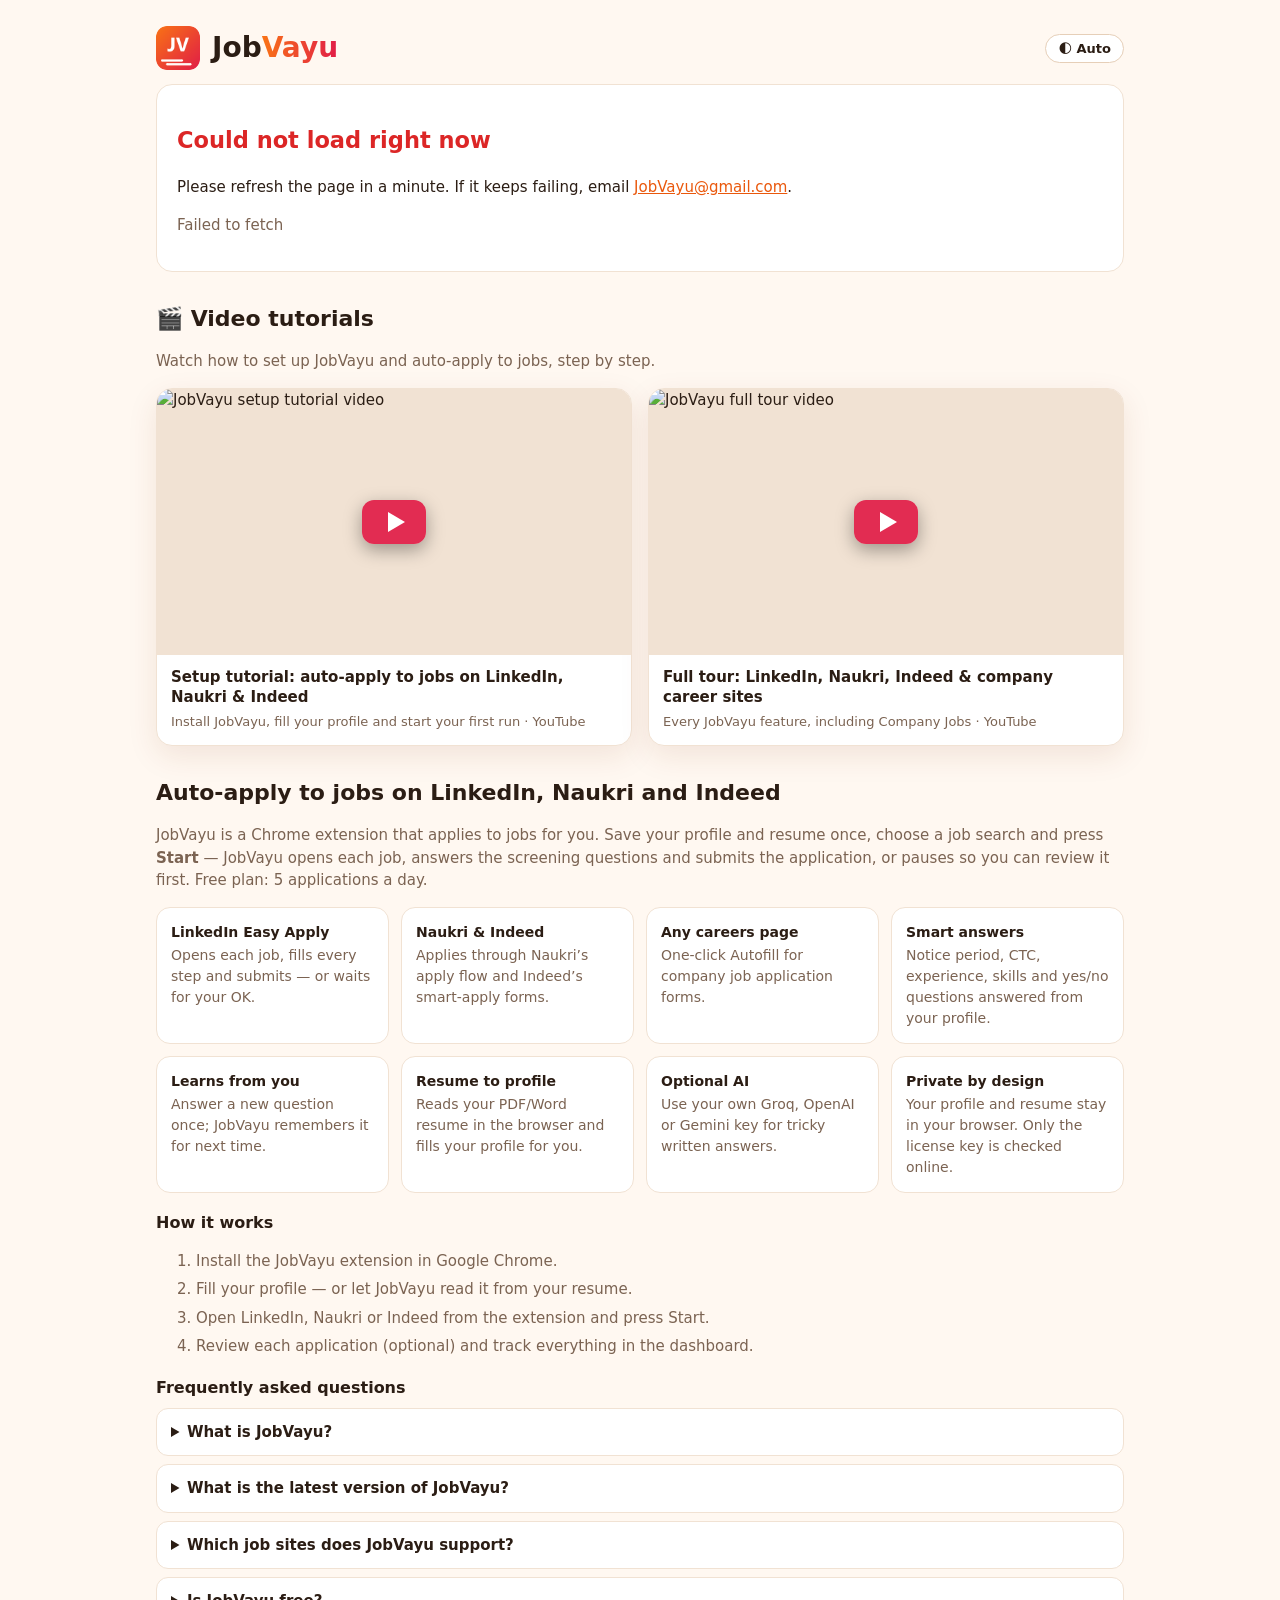
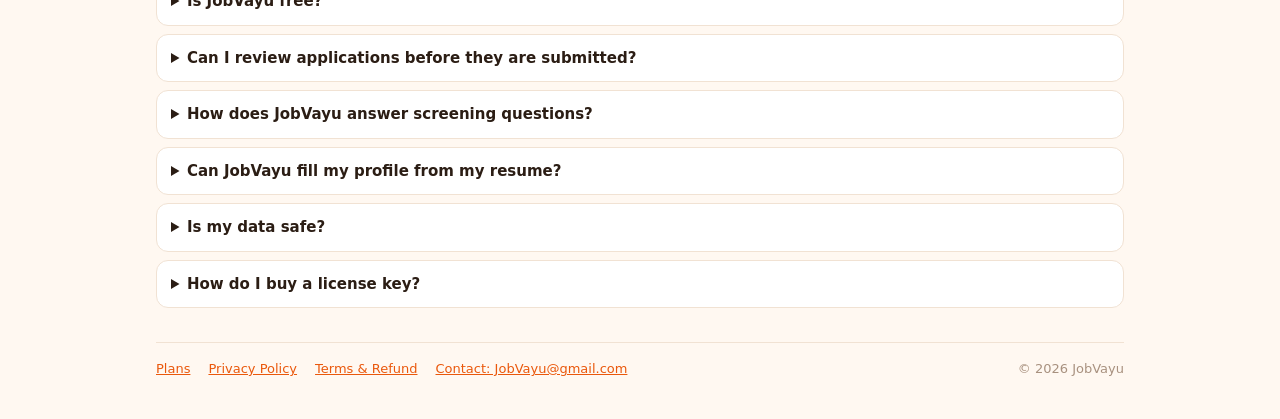
==== index.html @ 9dc6f890 "Pay box note: just 'Shown only when you ask' Co-Authored-By: Claude Opus 5.5 <noreply@anthropic.com>" ====
<!DOCTYPE html>
<html lang="en-IN">
<head>
<meta charset="utf-8">
<meta name="viewport" content="width=device-width,initial-scale=1">
<title>JobVayu — Auto Apply to Jobs on LinkedIn, Naukri &amp; Indeed | Chrome Extension</title>
<meta name="description" content="JobVayu is a Chrome extension that auto-applies to jobs on LinkedIn Easy Apply, Naukri, Indeed and any careers page using your profile and resume. Smart answers, review before submit. Free 5 applications/day; plans from ₹49.">
<meta name="keywords" content="JobVayu, auto apply jobs, job auto apply extension, LinkedIn Easy Apply automation, Naukri auto apply, Indeed auto apply, job application autofill, AI job apply, Chrome extension for job search, apply to jobs automatically India">
<meta name="author" content="JobVayu">
<meta name="application-name" content="JobVayu">
<meta name="robots" content="index,follow,max-image-preview:large,max-snippet:-1">
<link rel="canonical" href="https://jobvayu.cfer.in/">
<!-- address-bar / home-screen icons -->
<link rel="icon" href="favicon.ico" sizes="any">
<link rel="icon" type="image/png" sizes="32x32" href="favicon-32.png">
<link rel="icon" type="image/png" sizes="16x16" href="favicon-16.png">
<link rel="icon" type="image/png" sizes="192x192" href="icon-192.png">
<link rel="apple-touch-icon" sizes="180x180" href="apple-touch-icon.png">
<link rel="manifest" href="site.webmanifest">
<meta name="theme-color" content="#ea580c">
<!-- link previews: WhatsApp, Facebook, LinkedIn, Telegram, Slack -->
<meta property="og:type" content="website">
<meta property="og:site_name" content="JobVayu">
<meta property="og:locale" content="en_IN">
<meta property="og:url" content="https://jobvayu.cfer.in/">
<meta property="og:title" content="JobVayu — Auto Apply to Jobs on LinkedIn, Naukri &amp; Indeed">
<meta property="og:description" content="Chrome extension that fills and submits job applications from your profile. Review before submit. Free 5/day, plans from ₹49.">
<meta property="og:image" content="https://jobvayu.cfer.in/og-image.jpg">
<meta property="og:image:type" content="image/jpeg">
<meta property="og:image:width" content="1200">
<meta property="og:image:height" content="630">
<meta property="og:image:alt" content="JobVayu logo — auto-apply to jobs on LinkedIn, Naukri, Indeed and any careers page">
<!-- X / Twitter -->
<meta name="twitter:card" content="summary_large_image">
<meta name="twitter:title" content="JobVayu — Auto Apply to Jobs on LinkedIn, Naukri &amp; Indeed">
<meta name="twitter:description" content="Chrome extension that fills and submits job applications from your profile. Review before submit. Free 5/day, plans from ₹49.">
<meta name="twitter:image" content="https://jobvayu.cfer.in/og-image.jpg">
<!-- plain-text summary for AI assistants -->
<link rel="alternate" type="text/plain" href="llms.txt" title="JobVayu summary for AI tools">
<script type="application/ld+json">
[
 {
  "@context": "https://schema.org",
  "@type": "SoftwareApplication",
  "name": "JobVayu",
  "alternateName": "JobVayu Auto Job Apply",
  "applicationCategory": "BusinessApplication",
  "applicationSubCategory": "Job application automation",
  "operatingSystem": "Windows, macOS, Linux, ChromeOS (Google Chrome)",
  "browserRequirements": "Requires Google Chrome",
  "url": "https://jobvayu.cfer.in/",
  "image": "https://jobvayu.cfer.in/og-image.jpg",
  "description": "JobVayu is a Chrome extension that auto-applies to jobs on LinkedIn Easy Apply, Naukri, Indeed and any careers page using your profile and resume. Smart answers, review before submit. Free 5 applications/day; plans from ₹49.",
  "featureList": [
   "Auto apply on LinkedIn Easy Apply",
   "Auto apply on Naukri",
   "Auto apply on Indeed",
   "Autofill any careers page",
   "Review before submit",
   "Smart answers to screening questions",
   "Optional AI answers (Groq, OpenAI, Gemini)",
   "Fill profile from resume (PDF/DOCX)",
   "Application tracker with CSV export"
  ],
  "offers": [
   {
    "@type": "Offer",
    "name": "Free",
    "price": "0",
    "priceCurrency": "INR",
    "description": "5 applications per day"
   },
   {
    "@type": "Offer",
    "name": "1 Day",
    "price": "49",
    "priceCurrency": "INR",
    "description": "1 day, up to 100 applications/day"
   },
   {
    "@type": "Offer",
    "name": "Monthly",
    "price": "299",
    "priceCurrency": "INR",
    "description": "30 days, up to 150 applications/day"
   },
   {
    "@type": "Offer",
    "name": "Quarterly",
    "price": "799",
    "priceCurrency": "INR",
    "description": "90 days, up to 300 applications/day, 2 devices"
   },
   {
    "@type": "Offer",
    "name": "Yearly",
    "price": "2499",
    "priceCurrency": "INR",
    "description": "365 days, up to 300 applications/day, 3 devices"
   }
  ],
  "publisher": {
   "@type": "Organization",
   "name": "JobVayu",
   "email": "JobVayu@gmail.com",
   "url": "https://jobvayu.cfer.in/",
   "logo": "https://jobvayu.cfer.in/icon-512.png"
  }
 },
 {
  "@context": "https://schema.org",
  "@type": "FAQPage",
  "mainEntity": [
   {
    "@type": "Question",
    "name": "What is JobVayu?",
    "acceptedAnswer": {
     "@type": "Answer",
     "text": "JobVayu is a Chrome extension that fills and submits job applications for you on LinkedIn Easy Apply, Naukri and Indeed, and auto-fills forms on any company careers page, using the profile and resume you save once."
    }
   },
   {
    "@type": "Question",
    "name": "Which job sites does JobVayu support?",
    "acceptedAnswer": {
     "@type": "Answer",
     "text": "LinkedIn (Easy Apply), Naukri and Indeed are fully supported for auto-apply. The Autofill button also fills application forms on most other careers pages."
    }
   },
   {
    "@type": "Question",
    "name": "Is JobVayu free?",
    "acceptedAnswer": {
     "@type": "Answer",
     "text": "Yes. The Free plan allows 5 applications per day. Paid plans: 1 Day ₹49 (100/day), Monthly ₹299 (150/day), Quarterly ₹799 (300/day, 2 devices) and Yearly ₹2499 (300/day, 3 devices)."
    }
   },
   {
    "@type": "Question",
    "name": "Can I review applications before they are submitted?",
    "acceptedAnswer": {
     "@type": "Answer",
     "text": "Yes. With “Review before submit” switched on, JobVayu pauses on every application so you can submit or skip it yourself."
    }
   },
   {
    "@type": "Question",
    "name": "How does JobVayu answer screening questions?",
    "acceptedAnswer": {
     "@type": "Answer",
     "text": "It uses your profile (experience, notice period, CTC, location, skills), a personal answer bank that learns from you, and optionally an AI model (Groq, OpenAI or Gemini) with your own API key."
    }
   },
   {
    "@type": "Question",
    "name": "Can JobVayu fill my profile from my resume?",
    "acceptedAnswer": {
     "@type": "Answer",
     "text": "Yes. Upload your PDF or Word resume and JobVayu reads it inside your browser and suggests your name, contact details, experience, current job, skills and education for you to confirm."
    }
   },
   {
    "@type": "Question",
    "name": "Is my data safe?",
    "acceptedAnswer": {
     "@type": "Answer",
     "text": "Your profile, resume and answers are stored only in your own browser. JobVayu does not upload your resume to its servers; only the license key is checked online."
    }
   },
   {
    "@type": "Question",
    "name": "How do I buy a license key?",
    "acceptedAnswer": {
     "@type": "Answer",
     "text": "Choose a plan on this page, pay by UPI and submit the UTR/transaction ID. After the payment is verified you receive your license key and installation steps by email. Digital purchases are non-refundable."
    }
   }
  ]
 },
 {
  "@context": "https://schema.org",
  "@type": "WebSite",
  "name": "JobVayu",
  "url": "https://jobvayu.cfer.in/",
  "inLanguage": "en-IN",
  "publisher": {
   "@type": "Organization",
   "name": "JobVayu"
  }
 }
]
</script>
<script>
  /* order pages show license keys: keep them out of search. The product summary shows on the home page only. */
  (function () { var q = new URLSearchParams(location.search);
    if (q.get('order')) { var r = document.querySelector('meta[name=robots]'); if (r) r.content = 'noindex,nofollow'; }
    if (q.get('order') || q.get('page')) document.documentElement.classList.add('sub'); })();
</script>
<script>
  /* theme: 'auto' | 'light' | 'dark' — applied before paint so there is no flash */
  (function () { var t; try { t = localStorage.getItem('jvTheme'); } catch (e) {}
    if (t === 'light' || t === 'dark') document.documentElement.setAttribute('data-theme', t); })();
</script>
<style>
  /* JobVayu "saffron sunrise" theme (matches the extension) */
  :root { --bg:#fff8f1; --card:#ffffff; --line:#f1e2d3; --line2:#e6cfb8; --tx:#2b1d14; --mut:#7b6352; --dim:#a8917f;
          --brand:#ea580c; --accent:#e11d48; --grad:linear-gradient(90deg,#f97316,#e11d48); --shadow:0 10px 30px rgba(124,45,18,.10);
          --input:#ffffff; --key:#fff7ed; --warn-bg:#fffbeb; --warn-line:#fcd34d; --warn-tx:#78350f; --ok:#15803d; --bad:#dc2626; color-scheme:light; }
  /* Dark theme ("saffron night") — picked with the header switch, or automatic when the computer is in dark mode */
  :root[data-theme="dark"] { --bg:#15100c; --card:#1c1510; --line:#33261c; --line2:#4a3727; --tx:#f6ebe1; --mut:#c4ab96; --dim:#8f7765;
          --brand:#fb923c; --accent:#fb7185; --shadow:0 10px 30px rgba(0,0,0,.45);
          --input:#120d0a; --key:#2a1a10; --warn-bg:#2b2210; --warn-line:#6b5216; --warn-tx:#fcd34d; --ok:#4ade80; --bad:#f87171; color-scheme:dark; }
  @media (prefers-color-scheme: dark) { :root:not([data-theme="light"]) { --bg:#15100c; --card:#1c1510; --line:#33261c; --line2:#4a3727; --tx:#f6ebe1; --mut:#c4ab96; --dim:#8f7765;
          --brand:#fb923c; --accent:#fb7185; --shadow:0 10px 30px rgba(0,0,0,.45);
          --input:#120d0a; --key:#2a1a10; --warn-bg:#2b2210; --warn-line:#6b5216; --warn-tx:#fcd34d; --ok:#4ade80; --bad:#f87171; color-scheme:dark; } }
  .thm { margin-left:auto; border:1px solid var(--line2); background:var(--card); color:var(--tx); border-radius:999px; padding:6px 12px; font:600 13px 'Segoe UI',system-ui,sans-serif; cursor:pointer; }
  .thm:hover { border-color:var(--brand); color:var(--brand); }
  * { box-sizing: border-box; }
  body { margin:0; background:var(--bg); color:var(--tx); font:15px/1.5 'Segoe UI',system-ui,-apple-system,Roboto,sans-serif; }
  a { color:var(--brand); }
  .w { max-width:1000px; margin:0 auto; padding:26px 16px 40px; }
  header { display:flex; align-items:center; gap:12px; margin-bottom:6px; }
  header img { width:44px; height:44px; border-radius:11px; }
  h1 { font-size:28px; margin:0; }
  .g { background:var(--grad); -webkit-background-clip:text; background-clip:text; color:transparent; }
  .m { color:var(--mut); }
  .cards { display:grid; grid-template-columns:repeat(auto-fit,minmax(210px,1fr)); gap:14px; margin:22px 0; }
  .c { background:var(--card); border:1px solid var(--line); border-radius:16px; padding:18px; cursor:pointer; box-shadow:var(--shadow); }
  .c.on { border-color:var(--brand); box-shadow:0 0 0 2px var(--brand), var(--shadow); }
  .p { font-size:30px; font-weight:800; }
  ul { padding-left:18px; color:var(--mut); margin:8px 0 0; }
  .box { background:var(--card); border:1px solid var(--line); border-radius:16px; padding:20px; margin-top:14px; }
  .warn { border-color:var(--warn-line); background:var(--warn-bg); color:var(--warn-tx); }
  .pay { display:flex; gap:22px; flex-wrap:wrap; align-items:center; }
  .qr { width:220px; height:auto; background:#fff; border-radius:12px; padding:8px; border:1px solid var(--line); }
  .qrlock { position:relative; width:220px; height:220px; border-radius:12px; overflow:hidden; border:1px solid var(--line); background:#fff; flex:none; }
  .qrfake { position:absolute; inset:-10px; filter:blur(7px); opacity:.6;
    background: radial-gradient(circle at 18% 18%, #111 0 13%, transparent 14%), radial-gradient(circle at 82% 18%, #111 0 13%, transparent 14%), radial-gradient(circle at 18% 82%, #111 0 13%, transparent 14%),
      repeating-conic-gradient(#222 0 25%, #fff 0 50%) 0 0/24px 24px; }
  .qrlock .btn { position:absolute; left:50%; top:50%; transform:translate(-50%,-50%); white-space:nowrap; padding:10px 12px; font-size:14px; }
  .upiid { font:700 20px Consolas,monospace; margin:6px 0; word-break:break-all; }
  .upiid.locked { color:var(--dim); letter-spacing:1px; filter:blur(1.5px); user-select:none; }
  .cpy { margin-left:8px; font:600 12px 'Segoe UI',system-ui,sans-serif; padding:4px 10px; border-radius:8px; border:1px solid var(--line2); background:var(--card); color:var(--tx); cursor:pointer; vertical-align:middle; filter:none; }
  .paynote { font-size:12.5px; color:var(--dim); margin:6px 0 0; }
  #upi[hidden] { display:none; }
  input, select { width:100%; padding:11px; border-radius:10px; border:1px solid var(--line2); background:var(--input); color:var(--tx); font:inherit; margin:4px 0 10px; }
  input:focus, select:focus { outline:none; border-color:var(--brand); box-shadow:0 0 0 3px rgba(234,88,12,.15); }
  .grid2 { display:grid; grid-template-columns:1fr 1fr; gap:0 12px; }
  @media (max-width:600px) { .grid2 { grid-template-columns:1fr; } }
  .btn { display:inline-block; border:0; padding:12px 20px; border-radius:11px; color:#fff; text-decoration:none; font:inherit; font-weight:800; background:var(--grad); cursor:pointer; box-shadow:0 6px 16px rgba(225,29,72,.25); }
  .btn[disabled] { opacity:.6; cursor:wait; }
  .key { font:700 24px Consolas,monospace; background:var(--key); color:var(--tx); border:1px dashed var(--brand); border-radius:12px; padding:14px 18px; display:inline-block; letter-spacing:1px; word-break:break-all; }
  .ok { color:var(--ok); } .err { color:var(--bad); }
  .agree { display:flex; gap:10px; align-items:flex-start; margin:4px 0 14px; color:var(--mut); font-size:14px; cursor:pointer; }
  .agree input { width:18px; height:18px; margin:2px 0 0; flex:none; accent-color:var(--brand); }
  footer { margin-top:34px; padding-top:16px; border-top:1px solid var(--line); display:flex; flex-wrap:wrap; gap:18px; font-size:13px; color:var(--dim); }
  footer span { margin-left:auto; }
  ol li { margin-bottom:6px; }
  .loading { color:var(--mut); padding:40px 0; }
  .about { margin-top:30px; } .sub .about { display:none; }
  .about h2 { font-size:22px; margin:0 0 6px; } .about h3 { font-size:16px; margin:18px 0 4px; }
  .feat { display:grid; grid-template-columns:repeat(auto-fit,minmax(230px,1fr)); gap:12px; margin:14px 0 6px; padding:0; list-style:none; color:inherit; }
  .feat li { background:var(--card); border:1px solid var(--line); border-radius:14px; padding:14px; color:var(--mut); font-size:14px; margin:0; }
  .feat li b { display:block; color:var(--tx); margin-bottom:2px; }
  .faq details { background:var(--card); border:1px solid var(--line); border-radius:12px; padding:12px 14px; margin:8px 0; }
  .faq summary { cursor:pointer; font-weight:700; color:var(--tx); }
  .faq details p { color:var(--mut); margin:8px 0 0; font-size:14px; }
  .vids { display:grid; grid-template-columns:repeat(auto-fit,minmax(280px,1fr)); gap:16px; margin:14px 0 6px; }
  .vid { display:block; background:var(--card); border:1px solid var(--line); border-radius:16px; overflow:hidden; text-decoration:none; color:inherit; box-shadow:var(--shadow); transition:transform .15s, border-color .15s; }
  .vid:hover, .vid:focus-visible { transform:translateY(-2px); border-color:var(--brand); outline:none; }
  .vid .th { position:relative; aspect-ratio:16/9; background:var(--line); }
  .vid .th img { display:block; width:100%; height:100%; object-fit:cover; }
  .vid .play { position:absolute; inset:0; margin:auto; width:64px; height:44px; border-radius:12px; background:rgba(225,29,72,.92); display:flex; align-items:center; justify-content:center; box-shadow:0 6px 18px rgba(0,0,0,.35); }
  .vid .play::after { content:""; border-style:solid; border-width:10px 0 10px 17px; border-color:transparent transparent transparent #fff; margin-left:4px; }
  .vid:hover .play { background:#e11d48; }
  .vid .tx { padding:12px 14px 14px; }
  .vid .tx b { display:block; color:var(--tx); font-size:15px; line-height:1.35; }
  .vid .tx span { display:block; color:var(--mut); font-size:13px; margin-top:4px; }
  @media (prefers-reduced-motion: reduce) { .vid { transition:none; } .vid:hover { transform:none; } }
</style>
</head>
<body>
<div class="w">
  <header><img src="icon-128.png" alt="JobVayu logo" width="44" height="44"><h1>Job<span class="g">Vayu</span></h1><button class="thm" id="thm" type="button" title="Switch light / dark">🌓 Auto</button></header>
  <div id="buy" aria-hidden="true"></div>
  <main id="app"><p class="loading">Loading…</p></main>
  <section class="about" id="tutorials" aria-labelledby="tut-h">
    <h2 id="tut-h">🎬 Video tutorials</h2>
    <p class="m">Watch how to set up JobVayu and auto-apply to jobs, step by step.</p>
    <div class="vids">
      <a class="vid" href="https://youtu.be/3soFBQoLBN4" target="_blank" rel="noopener">
        <div class="th"><img src="https://i.ytimg.com/vi/3soFBQoLBN4/maxresdefault.jpg" alt="JobVayu setup tutorial video" width="1280" height="720" loading="lazy" onerror="this.onerror=null;this.src='https://i.ytimg.com/vi/3soFBQoLBN4/hqdefault.jpg'"><span class="play" aria-hidden="true"></span></div>
        <div class="tx"><b>Setup tutorial: auto-apply to jobs on LinkedIn, Naukri &amp; Indeed</b><span>Install JobVayu, fill your profile and start your first run · YouTube</span></div>
      </a>
      <a class="vid" href="https://youtu.be/yLO38GfVU28" target="_blank" rel="noopener">
        <div class="th"><img src="https://i.ytimg.com/vi/yLO38GfVU28/maxresdefault.jpg" alt="JobVayu full tour video" width="1280" height="720" loading="lazy" onerror="this.onerror=null;this.src='https://i.ytimg.com/vi/yLO38GfVU28/hqdefault.jpg'"><span class="play" aria-hidden="true"></span></div>
        <div class="tx"><b>Full tour: LinkedIn, Naukri, Indeed &amp; company career sites</b><span>Every JobVayu feature, including Company Jobs · YouTube</span></div>
      </a>
    </div>
  </section>
  <section class="about" id="about" aria-labelledby="about-h">
    <h2 id="about-h">Auto-apply to jobs on LinkedIn, Naukri and Indeed</h2>
    <p class="m">JobVayu is a Chrome extension that applies to jobs for you. Save your profile and resume once, choose a job search and press <b>Start</b> — JobVayu opens each job, answers the screening questions and submits the application, or pauses so you can review it first. Free plan: 5 applications a day.</p>
    <ul class="feat">
      <li><b>LinkedIn Easy Apply</b>Opens each job, fills every step and submits — or waits for your OK.</li>
      <li><b>Naukri &amp; Indeed</b>Applies through Naukri’s apply flow and Indeed’s smart-apply forms.</li>
      <li><b>Any careers page</b>One-click Autofill for company job application forms.</li>
      <li><b>Smart answers</b>Notice period, CTC, experience, skills and yes/no questions answered from your profile.</li>
      <li><b>Learns from you</b>Answer a new question once; JobVayu remembers it for next time.</li>
      <li><b>Resume to profile</b>Reads your PDF/Word resume in the browser and fills your profile for you.</li>
      <li><b>Optional AI</b>Use your own Groq, OpenAI or Gemini key for tricky written answers.</li>
      <li><b>Private by design</b>Your profile and resume stay in your browser. Only the license key is checked online.</li>
    </ul>
    <h3>How it works</h3>
    <ol class="m"><li>Install the JobVayu extension in Google Chrome.</li><li>Fill your profile — or let JobVayu read it from your resume.</li><li>Open LinkedIn, Naukri or Indeed from the extension and press Start.</li><li>Review each application (optional) and track everything in the dashboard.</li></ol>
    <div class="faq">
      <h3>Frequently asked questions</h3>
      <details><summary>What is JobVayu?</summary><p>JobVayu is a Chrome extension that fills and submits job applications for you on LinkedIn Easy Apply, Naukri and Indeed, and auto-fills forms on any company careers page, using the profile and resume you save once.</p></details>
      <details id="faqVer"><summary>What is the latest version of JobVayu?</summary><p>The latest version is <b id="latestVer">…</b></p></details>
      <details><summary>Which job sites does JobVayu support?</summary><p>LinkedIn (Easy Apply), Naukri and Indeed are fully supported for auto-apply. The Autofill button also fills application forms on most other careers pages.</p></details>
      <details><summary>Is JobVayu free?</summary><p>Yes. The Free plan allows 5 applications per day. Paid plans: 1 Day ₹49 (100/day), Monthly ₹299 (150/day), Quarterly ₹799 (300/day, 2 devices) and Yearly ₹2499 (300/day, 3 devices).</p></details>
      <details><summary>Can I review applications before they are submitted?</summary><p>Yes. With “Review before submit” switched on, JobVayu pauses on every application so you can submit or skip it yourself.</p></details>
      <details><summary>How does JobVayu answer screening questions?</summary><p>It uses your profile (experience, notice period, CTC, location, skills), a personal answer bank that learns from you, and optionally an AI model (Groq, OpenAI or Gemini) with your own API key.</p></details>
      <details><summary>Can JobVayu fill my profile from my resume?</summary><p>Yes. Upload your PDF or Word resume and JobVayu reads it inside your browser and suggests your name, contact details, experience, current job, skills and education for you to confirm.</p></details>
      <details><summary>Is my data safe?</summary><p>Your profile, resume and answers are stored only in your own browser. JobVayu does not upload your resume to its servers; only the license key is checked online.</p></details>
      <details><summary>How do I buy a license key?</summary><p>Choose a plan on this page, pay by UPI and submit the UTR/transaction ID. After the payment is verified you receive your license key and installation steps by email. Digital purchases are non-refundable.</p></details>
    </div>
  </section>
  <footer>
    <a href="./">Plans</a><a href="?page=privacy">Privacy Policy</a><a href="?page=terms">Terms &amp; Refund</a>
    <a href="mailto:JobVayu@gmail.com">Contact: JobVayu@gmail.com</a><span>© <span id="yr"></span> JobVayu</span>
  </footer>
</div>

<script>
/* JobVayu website. All data comes from the license server (Google Apps Script) in the background,
 * so visitors never open a script.google.com page (avoids Google's multi-account "unable to open the file" bug). */
const LIVE_API = 'https://script.google.com/macros/s/AKfycbz0fB73mKcsiauUlKhnZiRSPY-MBeXCAKc0fylL8daTnZ7jRwQ03zPBnPfR5a_6c7bm5Q/exec';
// Local testing only: ?testapi=http://127.0.0.1:PORT/exec (ignored unless it points at this computer)
const TEST_API = new URLSearchParams(location.search).get('testapi');
const API = TEST_API && /^http:\/\/127\.0\.0\.1:\d+\//.test(TEST_API) ? TEST_API : LIVE_API;
const keep = () => (API === LIVE_API ? '' : '&testapi=' + encodeURIComponent(API));   // keep the test switch on own links
const SUPPORT = 'JobVayu@gmail.com';
const app = document.getElementById('app');
document.getElementById('yr').textContent = new Date().getFullYear();
const esc = (s) => String(s == null ? '' : s).replace(/[&<>"']/g, (c) => ({ '&': '&amp;', '<': '&lt;', '>': '&gt;', '"': '&quot;', "'": '&#39;' }[c]));
const q = new URLSearchParams(location.search);

// credentials:'omit' → Google cookies are never sent, so signed-in users can't hit the multi-account bug.
const apiGet = (params) => fetch(API + '?' + new URLSearchParams(params), { credentials: 'omit' }).then((r) => r.json());
const apiPost = (body) => fetch(API, { method: 'POST', credentials: 'omit', headers: { 'Content-Type': 'text/plain;charset=utf-8' }, body: JSON.stringify(body) }).then((r) => r.json());

function fail(e) { app.innerHTML = '<div class="box"><h2 class="err">Could not load right now</h2><p>Please refresh the page in a minute. If it keeps failing, email <a href="mailto:' + SUPPORT + '">' + SUPPORT + '</a>.</p><p class="m">' + esc(e && e.message || e) + '</p></div>'; }

function installSteps(cfg) {
  const dl = esc(cfg.download);
  const s = cfg.installMode === 'store'
    ? ['Open <a href="' + dl + '" target="_blank">the Chrome Web Store page</a> and click <b>Add to Chrome → Add extension</b>.', 'Click the puzzle icon 🧩 in Chrome and <b>pin JobVayu</b>.']
    : ['<b>Download</b>: <a href="' + dl + '" target="_blank"><b>Download JobVayu (Google Drive)</b></a>, then click the download ⬇ button.',
       'Right-click the zip → <b>Extract All</b>. Keep the <b>JobVayu</b> folder in a safe place (for example Documents).',
       'In Chrome open <b>chrome://extensions</b> and turn on <b>Developer mode</b> (top right).',
       'Click <b>Load unpacked</b> and select the extracted <b>JobVayu</b> folder (it contains <i>manifest.json</i>).',
       'Click the puzzle icon 🧩 and <b>pin JobVayu</b>.'];
  s.push('Click the <b>JobVayu</b> icon, paste your key and press <b>✓</b> — it shows <b>ACTIVE</b>.',
         'Open the <b>Dashboard</b>, fill <b>Profile</b> and <b>Skills &amp; Resume</b>, then start auto-apply on LinkedIn, Naukri or Indeed.');
  return '<ol>' + s.map((x) => '<li>' + x + '</li>').join('') + '</ol>' +
    (cfg.installMode === 'store' ? '' : '<p class="m">Tip: if Chrome shows "Disable developer mode extensions", click <b>Cancel</b>.</p>') +
    (cfg.tutorial ? '<p>🎬 <a href="' + esc(cfg.tutorial) + '" target="_blank"><b>Watch the step-by-step video tutorial</b></a></p>' : '');
}

/* ---------------- pricing + order form ---------------- */
function renderBuy(cfg) {
  const def = cfg.plans.find((p) => p.id === 'quarterly') || cfg.plans[0];
  const card = (p) => '<div class="c' + (p.id === def.id ? ' on' : '') + '" data-id="' + p.id + '"><div class="m">' + esc(p.label) + (p.id === 'quarterly' ? ' · Most popular' : '') + '</div>' +
    '<div class="p">₹' + p.price + '</div><div class="m">' + p.days + (p.days === 1 ? ' day' : ' days') + '</div><ul>' +
    '<li>Up to ' + p.dailyLimit + ' applications/day</li><li>LinkedIn, Naukri, Indeed + any careers page</li><li>Smart answers + review before submit</li><li>' + p.maxDevices + ' device(s)</li></ul></div>';
  app.innerHTML =
    '<h2 style="margin:6px 0 4px">🔑 Get your JobVayu license key</h2><p class="m">Auto-apply to jobs on LinkedIn, Naukri and Indeed from your profile. Free plan: 5 applications/day, no key needed. For more: pick a plan, pay by UPI and send the transaction ID — your key is emailed to you (usually within a few hours). Then paste it in JobVayu → License.</p>' +
    '<div class="cards">' + cfg.plans.map(card).join('') + '</div>' +
    '<div class="box warn"><b style="color:var(--warn-tx)">⚠️ No refunds.</b> JobVayu is a digital product and your license key is delivered online, so <b>all payments are final and non-refundable</b>. Please try the Free plan (5 applications/day) first. <a href="?page=terms">Terms &amp; Refund Policy</a></div>' +
    // Payment details are NOT in the page: they are fetched (?api=pay) only when the visitor presses "Show payment details",
    // so search engines, scrapers and bots never see the UPI ID or the QR code. The blurred QR is a fake pattern.
    '<div class="box" id="paybox"><h3 style="margin-top:0">1. Pay <span id="amt"></span> by UPI</h3><div class="pay">' +
      '<div class="qrlock" id="qrlock"><div class="qrfake" aria-hidden="true"></div><button class="btn" id="reveal" type="button">🔒 Show payment details</button></div>' +
      '<div><div class="m">Scan with GPay / PhonePe / Paytm / any UPI app, or pay to:</div><div class="upiid locked" id="upiId">•••••••••••••@•••••••••</div>' +
      '<div class="m">Name: <span id="payee">•••••••••••</span></div><p><a class="btn" id="upi" href="#" hidden>Pay with UPI app (mobile)</a></p>' +
      '<p class="paynote" id="paynote">🔒 Shown only when you ask.</p></div></div></div>' +
    '<div class="box"><h3 style="margin-top:0">2. Send your payment details</h3><p class="m">After paying, copy the <b>UPI transaction ID / UTR</b> (12 digits) from your payment app.</p>' +
      '<form id="f"><div class="grid2"><div>Plan<select id="plan">' + cfg.plans.map((p) => '<option value="' + p.id + '">' + esc(p.label) + ' — ₹' + p.price + '</option>').join('') + '</select></div>' +
      '<div>UPI transaction ID / UTR<input id="utr" required placeholder="e.g. 412345678901" inputmode="numeric"></div>' +
      '<div>Your name<input id="name" required></div><div>Email (key is sent here)<input id="email" type="email" required></div>' +
      '<div>Mobile (optional)<input id="phone" inputmode="tel"></div></div>' +
      '<label class="agree"><input type="checkbox" id="agree" required><span>I agree to the <a href="?page=terms">Terms &amp; Refund Policy</a> and understand that <b>payments are non-refundable</b> because JobVayu is a digital product.</span></label>' +
      '<button class="btn" id="sb" type="submit">Submit payment details</button> <span id="msg"></span></form></div>' +
    '<p class="m">We confirm payments manually, usually within a few hours. Your key is emailed and shown on your order page.</p>';

  const sel = document.getElementById('plan');
  const sync = () => {
    const p = cfg.plans.find((x) => x.id === sel.value);
    document.querySelectorAll('.c').forEach((c) => c.classList.toggle('on', c.dataset.id === p.id));
    document.getElementById('amt').textContent = '₹' + p.price;
    if (pay) document.getElementById('upi').href = 'upi://pay?pa=' + encodeURIComponent(pay.upiId) + '&pn=' + encodeURIComponent(pay.payee) + '&cu=INR&am=' + p.price + '&tn=' + encodeURIComponent(pay.product || cfg.product);
  };
  let pay = null;
  document.getElementById('reveal').addEventListener('click', async () => {
    const b = document.getElementById('reveal'), note = document.getElementById('paynote');
    b.disabled = true; b.textContent = 'Loading…';
    let r = null;
    try { r = await apiGet({ api: 'pay' }); } catch (e) { r = null; }
    if (!(r && r.ok && r.upiId) && cfg.upiId) r = { ok: true, upiId: cfg.upiId, payee: cfg.payee, qr: cfg.qr, product: cfg.product };   // older license server
    if (!(r && r.ok && r.upiId)) {
      b.disabled = false; b.textContent = '🔒 Show payment details';
      note.className = 'paynote err'; note.textContent = (r && r.error) || 'Could not load the payment details — please try again.';
      return;
    }
    pay = r;
    const lock = document.getElementById('qrlock');
    if (pay.qr) {
      const img = document.createElement('img');
      img.className = 'qr'; img.alt = 'UPI QR code'; img.width = 220;
      img.onerror = () => { const m = document.createElement('p'); m.className = 'paynote'; m.textContent = 'The QR code did not load — pay to the UPI ID instead.'; img.replaceWith(m); };
      img.src = pay.qr;
      lock.replaceWith(img);
    } else lock.remove();
    const id = document.getElementById('upiId');
    id.classList.remove('locked'); id.textContent = pay.upiId;
    const cp = document.createElement('button'); cp.type = 'button'; cp.className = 'cpy'; cp.textContent = '📋 Copy';
    cp.addEventListener('click', () => { navigator.clipboard.writeText(pay.upiId).then(() => { cp.textContent = '✓ Copied'; setTimeout(() => { cp.textContent = '📋 Copy'; }, 1500); }).catch(() => {}); });
    id.appendChild(cp);
    document.getElementById('payee').textContent = pay.payee || '';
    document.getElementById('upi').hidden = false;
    note.className = 'paynote'; note.textContent = 'After paying, send the transaction ID below.';
    sync();
  });
  sel.value = def.id; sync();
  sel.addEventListener('change', sync);
  document.querySelectorAll('.c').forEach((c) => c.addEventListener('click', () => { sel.value = c.dataset.id; sync(); document.querySelector('.pay').scrollIntoView({ behavior: 'smooth' }); }));
  document.getElementById('f').addEventListener('submit', async (e) => {
    e.preventDefault();
    const b = document.getElementById('sb'), m = document.getElementById('msg');
    b.disabled = true; m.className = 'm'; m.textContent = 'Submitting…';
    try {
      const r = await apiPost({ action: 'order', plan: sel.value, utr: document.getElementById('utr').value, name: document.getElementById('name').value,
                                email: document.getElementById('email').value, phone: document.getElementById('phone').value, agree: document.getElementById('agree').checked });
      if (!r.ok) throw new Error(r.error || 'Could not submit');
      location.href = '?order=' + encodeURIComponent(r.orderId) + keep();
    } catch (err) { b.disabled = false; m.className = 'err'; m.textContent = err.message; }
  });
}

/* ---------------- order status / key ---------------- */
async function renderOrder(id) {
  const [o, cfg] = await Promise.all([apiGet({ api: 'order', id }), apiGet({ api: 'config' })]);
  if (!o.found) { app.innerHTML = '<div class="box"><h2>Order not found</h2><p class="m">Check the link in your email, or contact <a href="mailto:' + SUPPORT + '">' + SUPPORT + '</a>.</p></div>'; return; }
  const head = '<h2 style="margin:8px 0 2px">Order ' + esc(o.orderId) + '</h2><p class="m">' + (o.trial ? '1-month free trial' : esc(o.plan) + ' plan · ₹' + esc(o.amount)) + ' · UTR ' + esc(o.utr) + '</p>';
  if (o.status === 'approved' && o.key) {
    app.innerHTML = head + '<h2 class="ok">✅ ' + (o.trial ? 'Your 1-month free trial is approved' : 'Payment confirmed') + ' — here is your license key</h2>' +
      '<p><span class="key" id="k">' + esc(o.key) + '</span> <button class="btn" id="cp" style="padding:9px 14px">Copy</button></p>' +
      '<p><a class="btn" href="' + esc(cfg.download) + '" target="_blank">⬇ Download JobVayu</a></p>' +
      '<div class="box"><h3 style="margin-top:0">Install in a few simple steps</h3>' + installSteps(cfg) + '</div>' +
      '<p class="m">The key was also emailed to ' + esc(o.email) + '.</p>';
    document.getElementById('cp').onclick = function () { navigator.clipboard.writeText(o.key); this.textContent = 'Copied ✓'; };
  } else if (o.status === 'rejected') {
    app.innerHTML = head + '<h2 class="err">⚠️ We could not confirm this payment</h2><p>' + esc(o.reason || '') + '</p><p class="m">Reply to our email or write to <a href="mailto:' + SUPPORT + '">' + SUPPORT + '</a> with a payment screenshot.</p>';
  } else {
    app.innerHTML = head + '<h2>⏳ Waiting for payment confirmation</h2><p class="m">We check UPI payments manually, usually within a few hours. Refresh this page later — your key will appear here and in your email (' + esc(o.email) + ').</p>' +
      '<p><a class="btn" href="?order=' + encodeURIComponent(o.orderId) + keep() + '">Refresh status</a></p>';
  }
}

/* ---------------- privacy / terms ---------------- */
const PRIVACY = '<h2>Privacy Policy</h2><p class="m">Effective 13 November 2026 · Contact: ' + SUPPORT + '</p><div class="box">' +
  '<h3 style="margin-top:0">What JobVayu stores</h3><p>Your profile, skills, resume file, saved answers, settings and application history are stored <b>only in your own browser</b> (Chrome extension storage). We do not upload them to our servers.</p>' +
  '<h3>What is sent, and to whom</h3><ul><li><b>License check:</b> your license key, a random device ID created at install, and the extension version go to our license server (Google Apps Script) to confirm your plan. With your key we keep the name, email, phone and UPI transaction ID you gave when buying.</li>' +
  '<li><b>Job sites:</b> when you start auto-apply or autofill, JobVayu enters your answers into application forms on the job site you are using; that site receives your application as if you typed it.</li>' +
  '<li><b>Optional AI:</b> only if you add your own API key, the question and your profile/resume text go to the AI provider you chose (Groq, OpenAI or Google Gemini).</li>' +
  '<li><b>Feedback:</b> Send feedback opens your email or Gmail with a message to us; nothing is sent until you press Send.</li></ul>' +
  '<h3>What we never do</h3><ul><li>We do not sell or share your data.</li><li>We do not track your browsing.</li><li>We do not use your data for advertising or credit decisions.</li></ul>' +
  '<h3>Your choices</h3><p>Edit or delete your data any time in the JobVayu dashboard (Backup → Reset everything) or by removing the extension. To delete your license and order record, email ' + SUPPORT + '.</p>' +
  '<h3>Changes</h3><p>We will update this page and its date if the policy changes.</p></div>';
const TERMS = '<h2>Terms &amp; Refund Policy</h2><p class="m">Effective 13 November 2026 · Contact: ' + SUPPORT + '</p><div class="box">' +
  '<h3 style="margin-top:0">The service</h3><p>JobVayu is a Chrome extension that helps you fill and submit job applications from your saved profile. A license key unlocks a higher daily limit for the plan period you buy. Keys are personal and work on the number of browsers listed for your plan.</p>' +
  '<h3>Your responsibilities</h3><ul><li>Check the answers JobVayu fills in. Keep "Review before submit" on until you trust them.</li><li>Job sites (for example LinkedIn, Naukri, Indeed) have their own terms, which may limit automation. You use JobVayu on your accounts at your own responsibility; use Safe speed.</li><li>Do not share, resell or publish your key. We may revoke keys that are misused.</li></ul>' +
  '<h3>Payments</h3><p>Payments are made by UPI. Your key is issued after we confirm your UPI transaction ID, usually within a few hours. Prices include applicable taxes unless stated otherwise.</p>' +
  '<h3>No refunds</h3><p>JobVayu is a <b>digital product</b> and the license key is delivered online, so <b>all payments are final and non-refundable</b>, including partly used or unused plan periods. Please try the Free plan (5 applications a day) before you buy. If you face a technical problem, email ' + SUPPORT + ' with your order number and we will help you get JobVayu working.</p>' +
  '<h3>No guarantee of jobs</h3><p>JobVayu helps you apply faster; it does not guarantee interviews or job offers. The service is provided "as is".</p>' +
  '<h3>Changes</h3><p>We may update these terms; the date above will change when we do.</p></div>';

/* ---------------- router ---------------- */
(async function () {
  try {
    if (q.get('page') === 'privacy') { app.innerHTML = PRIVACY; document.title = 'Privacy Policy — JobVayu'; return; }
    if (q.get('page') === 'terms') { app.innerHTML = TERMS; document.title = 'Terms & Refund — JobVayu'; return; }
    if (q.get('order')) { document.title = 'Your order — JobVayu'; await renderOrder(q.get('order').trim().toUpperCase()); return; }
    renderBuy(await apiGet({ api: 'config' }));
  } catch (e) { fail(e); }
})();
</script>
<script>
  (function () {
    var b = document.getElementById('thm'); if (!b) return;
    var order = ['auto', 'dark', 'light'], label = { auto: '🌓 Auto', dark: '🌙 Dark', light: '☀️ Light' };
    var cur; try { cur = localStorage.getItem('jvTheme') || 'auto'; } catch (e) { cur = 'auto'; }
    b.textContent = label[cur] || label.auto;
    b.onclick = function () {
      cur = order[(order.indexOf(cur) + 1) % order.length];
      if (cur === 'auto') document.documentElement.removeAttribute('data-theme'); else document.documentElement.setAttribute('data-theme', cur);
      try { localStorage.setItem('jvTheme', cur); } catch (e) {}
      b.textContent = label[cur];
    };
  })();
</script>
<script>
  /* FAQ "What is the latest version?" — the version NAME only, read from version.json "latest" (the same file the extension
   * checks). Nothing is written in the page: publishing a new version.json changes this answer automatically. */
  (function () {
    var el = document.getElementById('latestVer');
    fetch('version.json?t=' + Date.now(), { cache: 'no-store' }).then(function (r) { return r.ok ? r.json() : null; }).then(function (v) {
      var ver = v && String(v.latest || '');
      el.textContent = /^\d+(\.\d+)*$/.test(ver) ? 'JobVayu v' + ver : 'not available right now — please try again later';
    }).catch(function () { el.textContent = 'not available right now — please try again later'; });
  })();
</script>
</body>
</html>
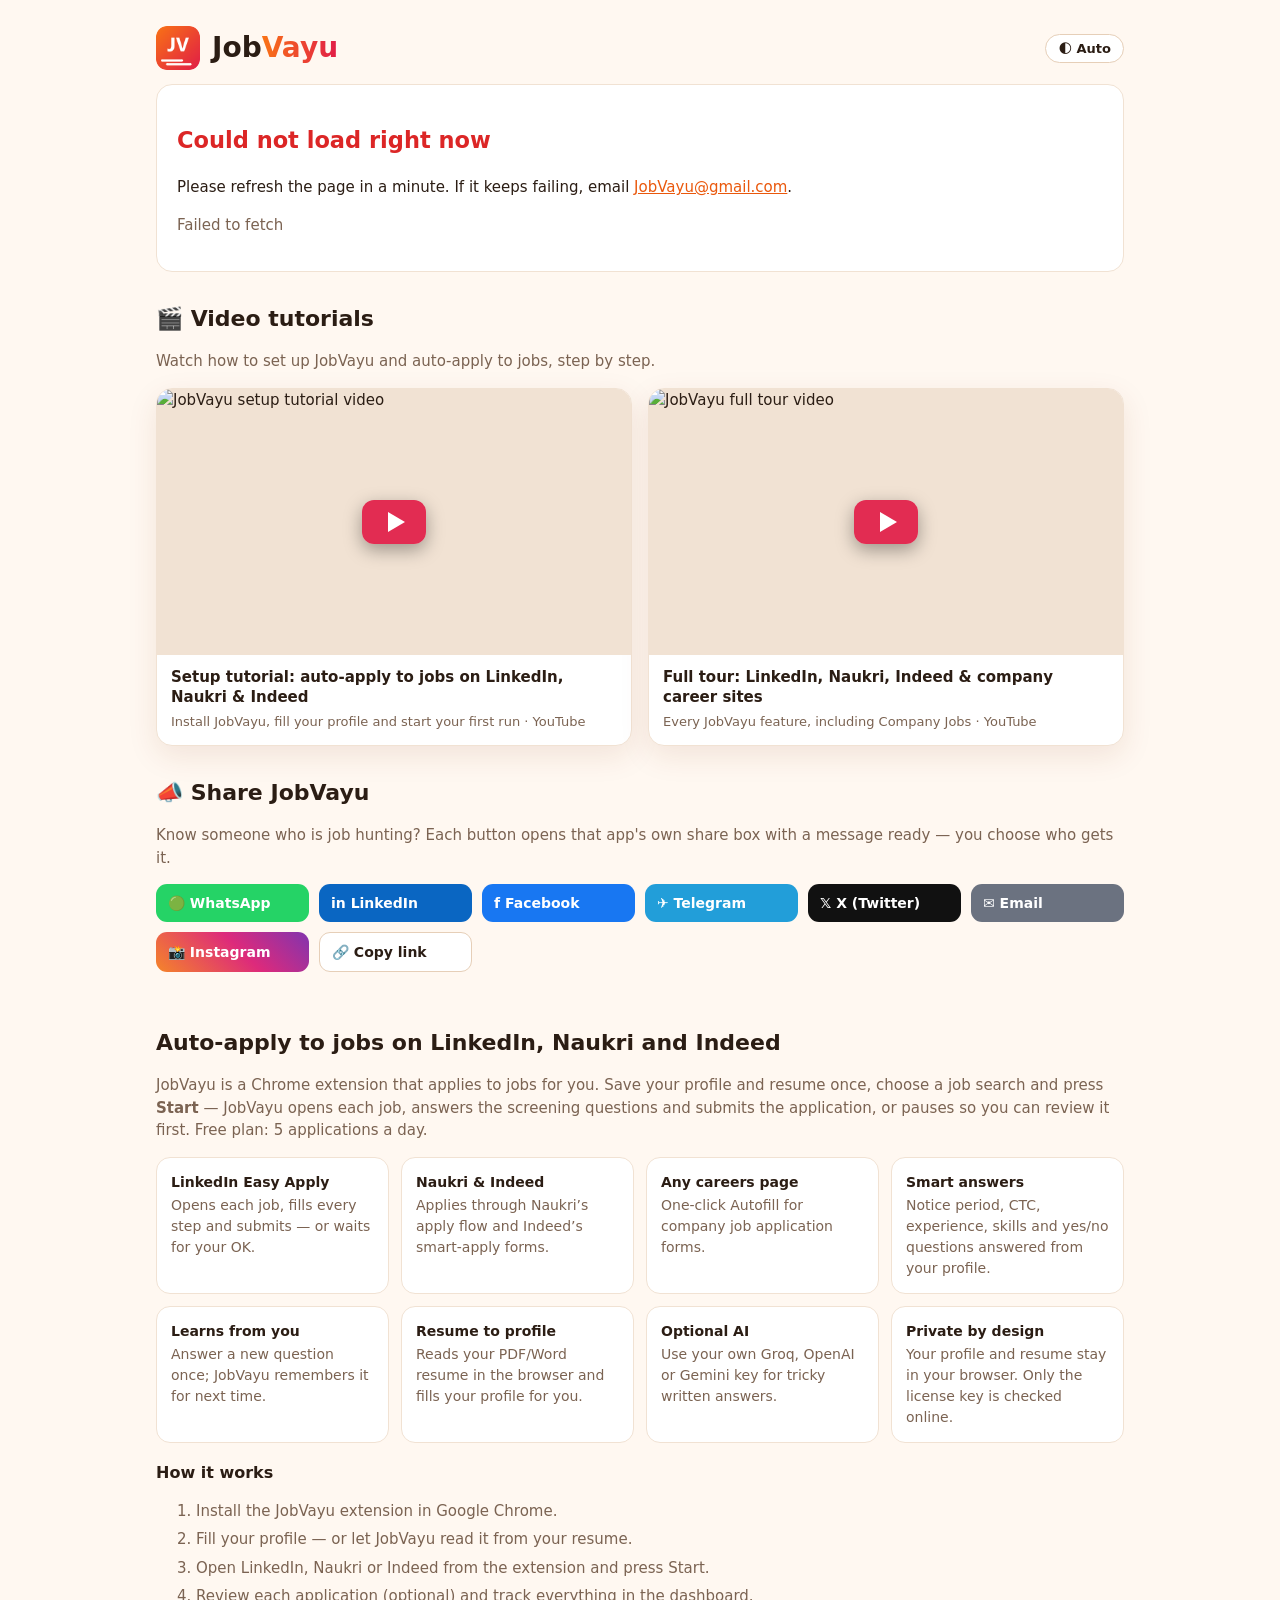
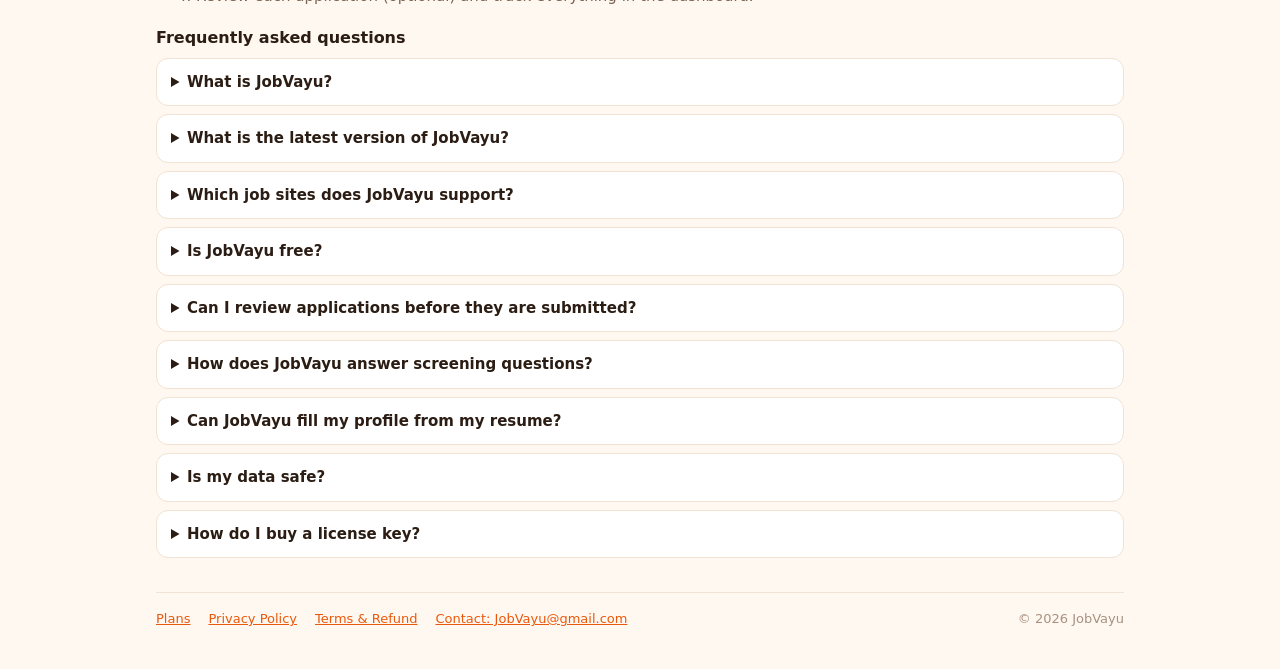
==== commit b63b0266: "Home: 📣 Share JobVayu row (WhatsApp, LinkedIn, Facebook, Telegram, X, Email, Instagram copy, Copy li" ====
--- a/index.html
+++ b/index.html
@@ -266,6 +266,14 @@
   .faq summary { cursor:pointer; font-weight:700; color:var(--tx); }
   .faq details p { color:var(--mut); margin:8px 0 0; font-size:14px; }
   .vids { display:grid; grid-template-columns:repeat(auto-fit,minmax(280px,1fr)); gap:16px; margin:14px 0 6px; }
+  .shares { display:grid; grid-template-columns:repeat(auto-fill,minmax(150px,1fr)); gap:10px; margin:14px 0 6px; }
+  .sh-btn { display:block; border:0; border-radius:11px; padding:11px 12px; font:700 14px 'Segoe UI',system-ui,sans-serif; color:#fff; cursor:pointer; text-align:left; text-decoration:none; transition:transform .1s, filter .1s; }
+  .sh-btn:hover { transform:translateY(-1px); filter:brightness(1.06); }
+  .sh-btn[hidden] { display:none; }
+  .sh-wa { background:#25d366; } .sh-li { background:#0a66c2; } .sh-fb { background:#1877f2; } .sh-tg { background:#229ed9; } .sh-x { background:#111; } .sh-em { background:#6b7280; }
+  .sh-ig { background:linear-gradient(45deg,#f58529,#dd2a7b 55%,#8134af); } .sh-cp { background:var(--card); color:var(--tx); border:1px solid var(--line2); } .sh-nat { background:var(--grad); }
+  .sh-note { min-height:18px; font-size:13px; font-weight:600; color:var(--ok); }
+  @media (prefers-reduced-motion: reduce) { .sh-btn { transition:none; } .sh-btn:hover { transform:none; } }
   .vid { display:block; background:var(--card); border:1px solid var(--line); border-radius:16px; overflow:hidden; text-decoration:none; color:inherit; box-shadow:var(--shadow); transition:transform .15s, border-color .15s; }
   .vid:hover, .vid:focus-visible { transform:translateY(-2px); border-color:var(--brand); outline:none; }
   .vid .th { position:relative; aspect-ratio:16/9; background:var(--line); }
@@ -297,6 +305,22 @@
         <div class="tx"><b>Full tour: LinkedIn, Naukri, Indeed &amp; company career sites</b><span>Every JobVayu feature, including Company Jobs · YouTube</span></div>
       </a>
     </div>
+  </section>
+  <section class="about" id="share" aria-labelledby="share-h">
+    <h2 id="share-h">📣 Share JobVayu</h2>
+    <p class="m">Know someone who is job hunting? Each button opens that app's own share box with a message ready — you choose who gets it.</p>
+    <div class="shares">
+      <a class="sh-btn sh-wa" data-sh="wa" href="https://wa.me/?text=I%27m%20using%20JobVayu%20to%20auto-apply%20to%20jobs%20on%20LinkedIn%2C%20Naukri%20and%20Indeed%20%E2%80%94%20it%20fills%20the%20application%20forms%20for%20you%2C%20and%20you%20check%20each%20one%20before%20it%20is%20sent.%20Free%20to%20try%20%285%20applications%20a%20day%29%3A%20https%3A%2F%2Fjobvayu.cfer.in%2F" target="_blank" rel="noopener">🟢 WhatsApp</a>
+      <a class="sh-btn sh-li" data-sh="li" href="https://www.linkedin.com/sharing/share-offsite/?url=https%3A%2F%2Fjobvayu.cfer.in%2F" target="_blank" rel="noopener">in LinkedIn</a>
+      <a class="sh-btn sh-fb" data-sh="fb" href="https://www.facebook.com/sharer/sharer.php?u=https%3A%2F%2Fjobvayu.cfer.in%2F" target="_blank" rel="noopener">f Facebook</a>
+      <a class="sh-btn sh-tg" data-sh="tg" href="https://t.me/share/url?url=https%3A%2F%2Fjobvayu.cfer.in%2F&amp;text=I%27m%20using%20JobVayu%20to%20auto-apply%20to%20jobs%20on%20LinkedIn%2C%20Naukri%20and%20Indeed%20%E2%80%94%20it%20fills%20the%20application%20forms%20for%20you%2C%20and%20you%20check%20each%20one%20before%20it%20is%20sent.%20Free%20to%20try%20%285%20applications%20a%20day%29" target="_blank" rel="noopener">✈️ Telegram</a>
+      <a class="sh-btn sh-x" data-sh="x" href="https://twitter.com/intent/tweet?text=I%27m%20using%20JobVayu%20to%20auto-apply%20to%20jobs%20on%20LinkedIn%2C%20Naukri%20and%20Indeed%20%E2%80%94%20it%20fills%20the%20application%20forms%20for%20you%2C%20and%20you%20check%20each%20one%20before%20it%20is%20sent.%20Free%20to%20try%20%285%20applications%20a%20day%29&amp;url=https%3A%2F%2Fjobvayu.cfer.in%2F" target="_blank" rel="noopener">𝕏 X (Twitter)</a>
+      <a class="sh-btn sh-em" data-sh="em" href="mailto:?subject=JobVayu%20%E2%80%94%20auto-apply%20to%20jobs%20on%20LinkedIn%2C%20Naukri%20and%20Indeed&amp;body=I%27m%20using%20JobVayu%20to%20auto-apply%20to%20jobs%20on%20LinkedIn%2C%20Naukri%20and%20Indeed%20%E2%80%94%20it%20fills%20the%20application%20forms%20for%20you%2C%20and%20you%20check%20each%20one%20before%20it%20is%20sent.%20Free%20to%20try%20%285%20applications%20a%20day%29%3A%20https%3A%2F%2Fjobvayu.cfer.in%2F" target="_blank" rel="noopener">✉️ Email</a>
+      <button class="sh-btn sh-ig" type="button" data-sh="instagram">📸 Instagram</button>
+      <button class="sh-btn sh-cp" type="button" data-sh="copy">🔗 Copy link</button>
+      <button class="sh-btn sh-nat" type="button" data-sh="native" hidden>📤 More apps…</button>
+    </div>
+    <div class="sh-note" id="shNote" role="status" aria-live="polite"></div>
   </section>
   <section class="about" id="about" aria-labelledby="about-h">
     <h2 id="about-h">Auto-apply to jobs on LinkedIn, Naukri and Indeed</h2>
@@ -341,6 +365,23 @@
 const API = TEST_API && /^http:\/\/127\.0\.0\.1:\d+\//.test(TEST_API) ? TEST_API : LIVE_API;
 const keep = () => (API === LIVE_API ? '' : '&testapi=' + encodeURIComponent(API));   // keep the test switch on own links
 const SUPPORT = 'JobVayu@gmail.com';
+/* 📣 Share row: plain links for WhatsApp / LinkedIn / Facebook / Telegram / X / Email; Instagram has no web share link,
+ * so it copies the message; "More apps…" appears where the browser has its own share sheet (phones). */
+(function () {
+  const SHARE_URL = 'https://jobvayu.cfer.in/', SHARE_MSG = "I'm using JobVayu to auto-apply to jobs on LinkedIn, Naukri and Indeed — it fills the application forms for you, and you check each one before it is sent. Free to try (5 applications a day): https://jobvayu.cfer.in/";
+  const note = (t) => { const n = document.getElementById('shNote'); if (!n) return; n.textContent = t; clearTimeout(note.t); note.t = setTimeout(() => { n.textContent = ''; }, 4000); };
+  const copy = (t) => (navigator.clipboard ? navigator.clipboard.writeText(t) : Promise.reject()).then(() => true).catch(() => {
+    const a = document.createElement('textarea'); a.value = t; document.body.appendChild(a); a.select(); const ok = document.execCommand('copy'); a.remove(); return ok; });
+  const nat = document.querySelector('[data-sh="native"]');
+  if (nat && navigator.share) nat.hidden = false;
+  document.querySelectorAll('#share [data-sh]').forEach((b) => b.addEventListener('click', async (e) => {
+    const k = b.dataset.sh;
+    if (k === 'copy') { e.preventDefault(); if (await copy(SHARE_URL)) note('✓ Link copied — paste it anywhere.'); }
+    else if (k === 'instagram') { e.preventDefault(); if (await copy(SHARE_MSG)) note('✓ Message copied — paste it in an Instagram story, post or DM.'); window.open('https://www.instagram.com/', '_blank', 'noopener'); }
+    else if (k === 'native') { e.preventDefault(); try { await navigator.share({ title: 'JobVayu', text: SHARE_MSG, url: SHARE_URL }); } catch (err) { /* closed */ } }
+    else if (k === 'li' || k === 'fb') { copy(SHARE_MSG).then((ok) => ok && note('✓ Message copied too — paste it into the post if you like.')); }
+  }));
+})();
 const app = document.getElementById('app');
 document.getElementById('yr').textContent = new Date().getFullYear();
 const esc = (s) => String(s == null ? '' : s).replace(/[&<>"']/g, (c) => ({ '&': '&amp;', '<': '&lt;', '>': '&gt;', '"': '&quot;', "'": '&#39;' }[c]));
@@ -415,11 +456,21 @@
     }
     pay = r;
     const lock = document.getElementById('qrlock');
-    if (pay.qr) {
+    if (pay.qrData || pay.qr) {
       const img = document.createElement('img');
       img.className = 'qr'; img.alt = 'UPI QR code'; img.width = 220;
-      img.onerror = () => { const m = document.createElement('p'); m.className = 'paynote'; m.textContent = 'The QR code did not load — pay to the UPI ID instead.'; img.replaceWith(m); };
-      img.src = pay.qr;
+      // The license server sends the QR picture itself (qrData) — no Google Drive needed. Older servers send only a Drive
+      // address, which Drive sometimes refuses for a moment: retry, then try Drive's other image address, then fall back to text.
+      const q = pay.qr || '';
+      const did = (q.match(/[?&]id=([\w-]+)/) || [])[1];
+      const tries = q ? [q + (q.includes('?') ? '&' : '?') + 'r=' + Date.now()].concat(did ? ['https://drive.google.com/uc?export=view&id=' + did] : []) : [];
+      if (pay.qrData && q) tries.unshift(q);
+      img.onerror = () => {
+        const next = tries.shift();
+        if (next) { setTimeout(() => { img.src = next; }, 1200); return; }
+        const m = document.createElement('p'); m.className = 'paynote'; m.textContent = 'The QR code did not load — pay to the UPI ID instead.'; img.replaceWith(m);
+      };
+      img.src = pay.qrData || q;
       lock.replaceWith(img);
     } else lock.remove();
     const id = document.getElementById('upiId');
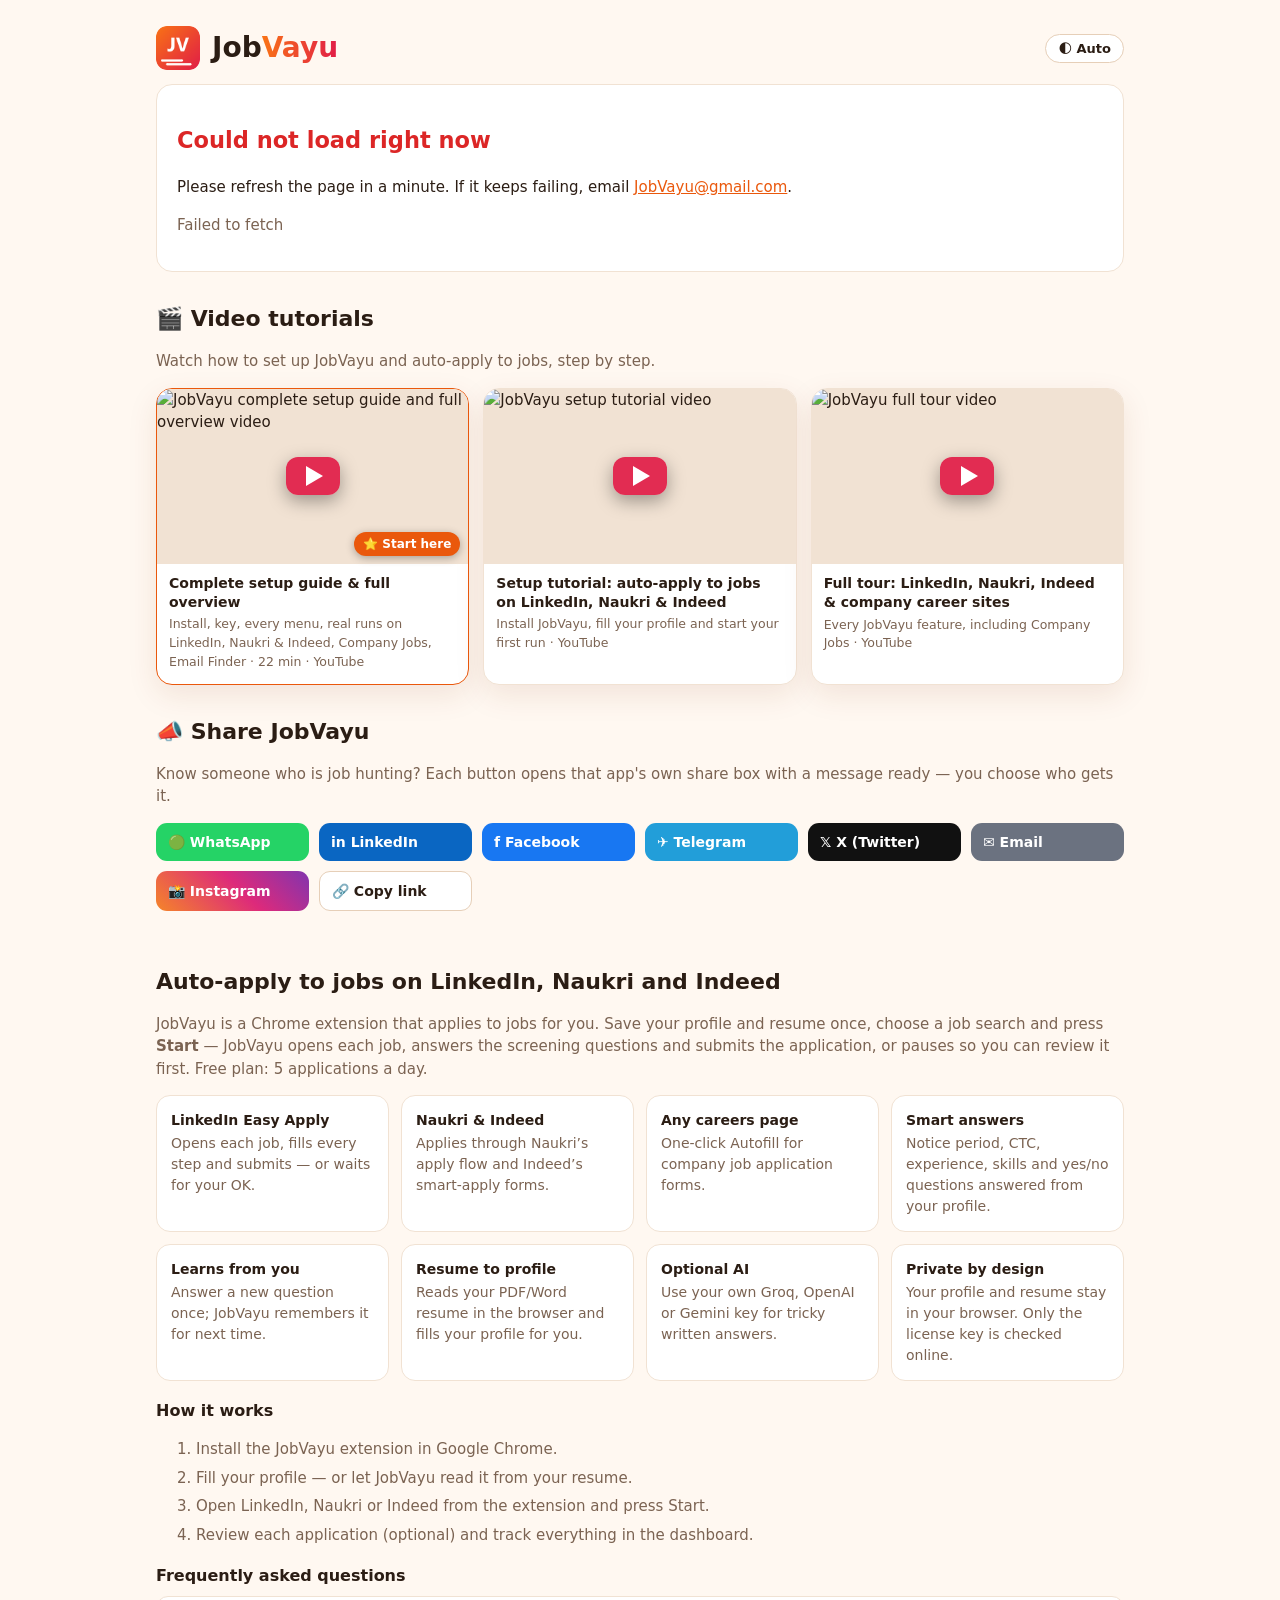
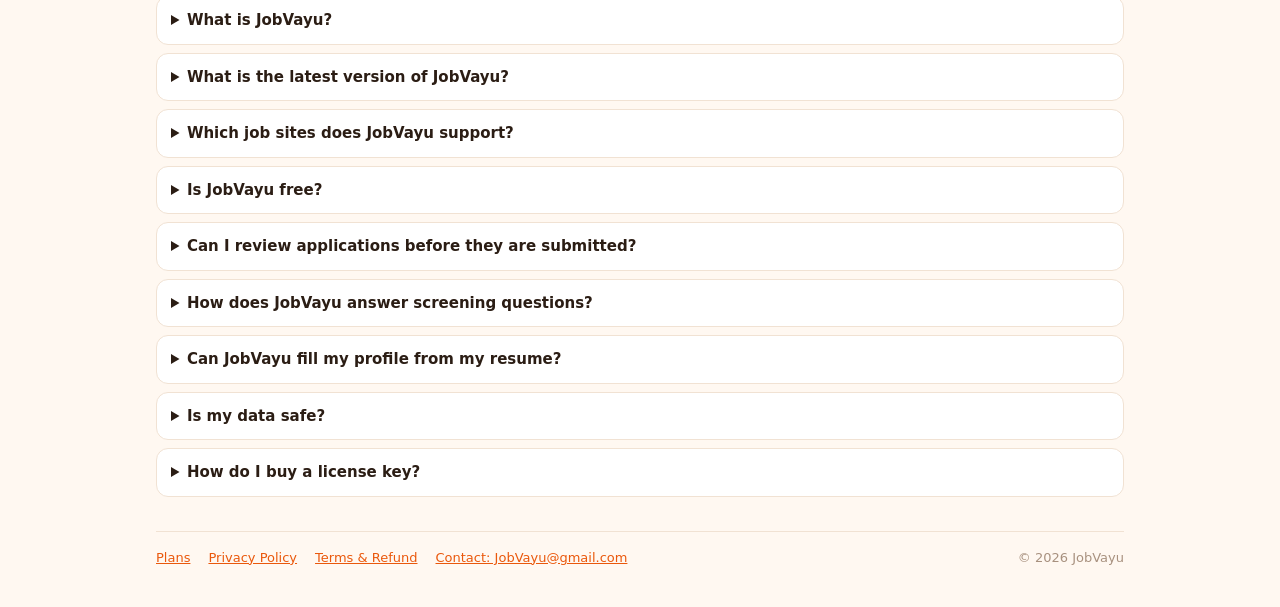
==== commit 5502b5b8: "Video tutorials: add the complete setup guide first (Start here), three tiles in one row Co-Authored" ====
--- a/index.html
+++ b/index.html
@@ -265,7 +265,9 @@
   .faq details { background:var(--card); border:1px solid var(--line); border-radius:12px; padding:12px 14px; margin:8px 0; }
   .faq summary { cursor:pointer; font-weight:700; color:var(--tx); }
   .faq details p { color:var(--mut); margin:8px 0 0; font-size:14px; }
-  .vids { display:grid; grid-template-columns:repeat(auto-fit,minmax(280px,1fr)); gap:16px; margin:14px 0 6px; }
+  .vids { display:grid; grid-template-columns:repeat(3,minmax(0,1fr)); gap:14px; margin:14px 0 6px; }
+  @media (max-width:820px) { .vids { grid-template-columns:repeat(2,minmax(0,1fr)); } }
+  @media (max-width:540px) { .vids { grid-template-columns:1fr; } }
   .shares { display:grid; grid-template-columns:repeat(auto-fill,minmax(150px,1fr)); gap:10px; margin:14px 0 6px; }
   .sh-btn { display:block; border:0; border-radius:11px; padding:11px 12px; font:700 14px 'Segoe UI',system-ui,sans-serif; color:#fff; cursor:pointer; text-align:left; text-decoration:none; transition:transform .1s, filter .1s; }
   .sh-btn:hover { transform:translateY(-1px); filter:brightness(1.06); }
@@ -278,12 +280,14 @@
   .vid:hover, .vid:focus-visible { transform:translateY(-2px); border-color:var(--brand); outline:none; }
   .vid .th { position:relative; aspect-ratio:16/9; background:var(--line); }
   .vid .th img { display:block; width:100%; height:100%; object-fit:cover; }
-  .vid .play { position:absolute; inset:0; margin:auto; width:64px; height:44px; border-radius:12px; background:rgba(225,29,72,.92); display:flex; align-items:center; justify-content:center; box-shadow:0 6px 18px rgba(0,0,0,.35); }
+  .vid .play { position:absolute; inset:0; margin:auto; width:54px; height:38px; border-radius:12px; background:rgba(225,29,72,.92); display:flex; align-items:center; justify-content:center; box-shadow:0 6px 18px rgba(0,0,0,.35); }
   .vid .play::after { content:""; border-style:solid; border-width:10px 0 10px 17px; border-color:transparent transparent transparent #fff; margin-left:4px; }
   .vid:hover .play { background:#e11d48; }
-  .vid .tx { padding:12px 14px 14px; }
-  .vid .tx b { display:block; color:var(--tx); font-size:15px; line-height:1.35; }
-  .vid .tx span { display:block; color:var(--mut); font-size:13px; margin-top:4px; }
+  .vid .tx { padding:10px 12px 12px; }
+  .vid .tx b { display:block; color:var(--tx); font-size:14px; line-height:1.35; }
+  .vid .tx span { display:block; color:var(--mut); font-size:12.5px; margin-top:4px; }
+  .vid .badge { position:absolute; right:8px; bottom:8px; background:var(--brand); color:#fff; font-size:12px; font-weight:700; padding:3px 9px; border-radius:999px; box-shadow:0 2px 8px rgba(0,0,0,.3); }
+  .vid.main { border-color:var(--brand); }
   @media (prefers-reduced-motion: reduce) { .vid { transition:none; } .vid:hover { transform:none; } }
 </style>
 </head>
@@ -296,6 +300,10 @@
     <h2 id="tut-h">🎬 Video tutorials</h2>
     <p class="m">Watch how to set up JobVayu and auto-apply to jobs, step by step.</p>
     <div class="vids">
+      <a class="vid main" href="https://youtu.be/4YF2IO8_QBY" target="_blank" rel="noopener">
+        <div class="th"><img src="https://i.ytimg.com/vi/4YF2IO8_QBY/maxresdefault.jpg" alt="JobVayu complete setup guide and full overview video" width="1280" height="720" loading="lazy" onerror="this.onerror=null;this.src='https://i.ytimg.com/vi/4YF2IO8_QBY/hqdefault.jpg'"><span class="badge">⭐ Start here</span><span class="play" aria-hidden="true"></span></div>
+        <div class="tx"><b>Complete setup guide &amp; full overview</b><span>Install, key, every menu, real runs on LinkedIn, Naukri &amp; Indeed, Company Jobs, Email Finder · 22 min · YouTube</span></div>
+      </a>
       <a class="vid" href="https://youtu.be/3soFBQoLBN4" target="_blank" rel="noopener">
         <div class="th"><img src="https://i.ytimg.com/vi/3soFBQoLBN4/maxresdefault.jpg" alt="JobVayu setup tutorial video" width="1280" height="720" loading="lazy" onerror="this.onerror=null;this.src='https://i.ytimg.com/vi/3soFBQoLBN4/hqdefault.jpg'"><span class="play" aria-hidden="true"></span></div>
         <div class="tx"><b>Setup tutorial: auto-apply to jobs on LinkedIn, Naukri &amp; Indeed</b><span>Install JobVayu, fill your profile and start your first run · YouTube</span></div>
@@ -393,11 +401,18 @@
 
 function fail(e) { app.innerHTML = '<div class="box"><h2 class="err">Could not load right now</h2><p>Please refresh the page in a minute. If it keeps failing, email <a href="mailto:' + SUPPORT + '">' + SUPPORT + '</a>.</p><p class="m">' + esc(e && e.message || e) + '</p></div>'; }
 
+/* Direct download of the Drive zip: starts the download at once. The Drive preview page says "can't preview"
+ * on phones and hides its ⬇ button, so it is only the second option. */
+const directDl = (u) => { const m = String(u || '').match(/drive\.google\.com\/file\/d\/([\w-]+)/); return m ? 'https://drive.usercontent.google.com/download?id=' + m[1] + '&export=download&confirm=t' : u; };
+function dlButtons(cfg) {
+  if (cfg.installMode === 'store') return '<p><a class="btn" id="dlBtn" href="' + esc(cfg.download) + '" target="_blank">⬇ Add JobVayu to Chrome</a></p>';
+  return '<p><a class="btn" id="dlBtn" href="' + esc(directDl(cfg.download)) + '">⬇ Download JobVayu</a> <span class="m">or <a id="dlDrive" href="' + esc(cfg.download) + '" target="_blank">open it in Google Drive</a></span></p>';
+}
 function installSteps(cfg) {
   const dl = esc(cfg.download);
   const s = cfg.installMode === 'store'
     ? ['Open <a href="' + dl + '" target="_blank">the Chrome Web Store page</a> and click <b>Add to Chrome → Add extension</b>.', 'Click the puzzle icon 🧩 in Chrome and <b>pin JobVayu</b>.']
-    : ['<b>Download</b>: <a href="' + dl + '" target="_blank"><b>Download JobVayu (Google Drive)</b></a>, then click the download ⬇ button.',
+    : ['<b>Download</b>: <a href="' + esc(directDl(cfg.download)) + '"><b>Download JobVayu</b></a> (the zip downloads straight away). If it does not, <a href="' + dl + '" target="_blank">open it in Google Drive</a> and click the download ⬇ button.',
        'Right-click the zip → <b>Extract All</b>. Keep the <b>JobVayu</b> folder in a safe place (for example Documents).',
        'In Chrome open <b>chrome://extensions</b> and turn on <b>Developer mode</b> (top right).',
        'Click <b>Load unpacked</b> and select the extracted <b>JobVayu</b> folder (it contains <i>manifest.json</i>).',
@@ -507,7 +522,7 @@
   if (o.status === 'approved' && o.key) {
     app.innerHTML = head + '<h2 class="ok">✅ ' + (o.trial ? 'Your 1-month free trial is approved' : 'Payment confirmed') + ' — here is your license key</h2>' +
       '<p><span class="key" id="k">' + esc(o.key) + '</span> <button class="btn" id="cp" style="padding:9px 14px">Copy</button></p>' +
-      '<p><a class="btn" href="' + esc(cfg.download) + '" target="_blank">⬇ Download JobVayu</a></p>' +
+      dlButtons(cfg) +
       '<div class="box"><h3 style="margin-top:0">Install in a few simple steps</h3>' + installSteps(cfg) + '</div>' +
       '<p class="m">The key was also emailed to ' + esc(o.email) + '.</p>';
     document.getElementById('cp').onclick = function () { navigator.clipboard.writeText(o.key); this.textContent = 'Copied ✓'; };
@@ -515,7 +530,9 @@
     app.innerHTML = head + '<h2 class="err">⚠️ We could not confirm this payment</h2><p>' + esc(o.reason || '') + '</p><p class="m">Reply to our email or write to <a href="mailto:' + SUPPORT + '">' + SUPPORT + '</a> with a payment screenshot.</p>';
   } else {
     app.innerHTML = head + '<h2>⏳ Waiting for payment confirmation</h2><p class="m">We check UPI payments manually, usually within a few hours. Refresh this page later — your key will appear here and in your email (' + esc(o.email) + ').</p>' +
-      '<p><a class="btn" href="?order=' + encodeURIComponent(o.orderId) + keep() + '">Refresh status</a></p>';
+      '<p><a class="btn" href="?order=' + encodeURIComponent(o.orderId) + keep() + '">Refresh status</a></p>' +
+      '<div class="box" id="installNow"><h3 style="margin-top:0">Install JobVayu now</h3><p class="m">You can install it while you wait and use the Free plan (5 applications a day). When your key arrives, paste it in JobVayu → License.</p>' +
+      dlButtons(cfg) + installSteps(cfg) + '</div>';
   }
 }
 
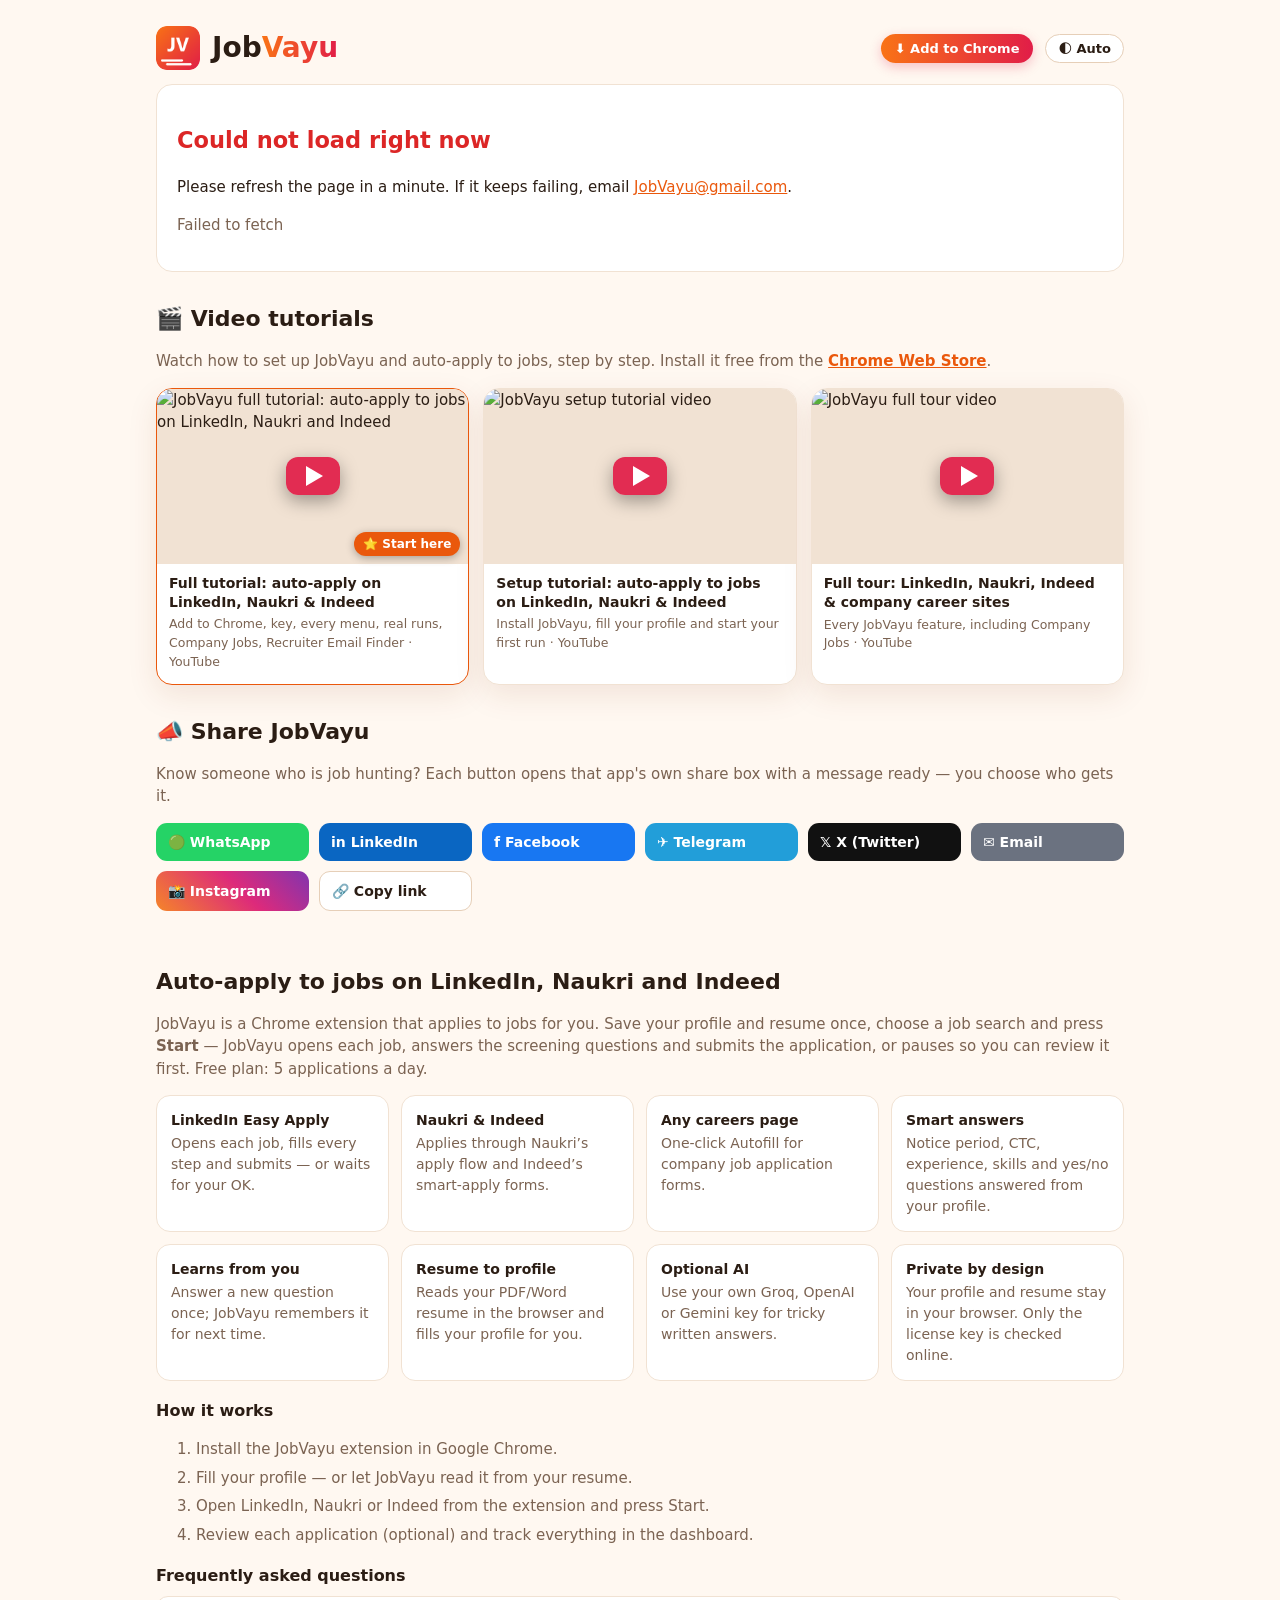
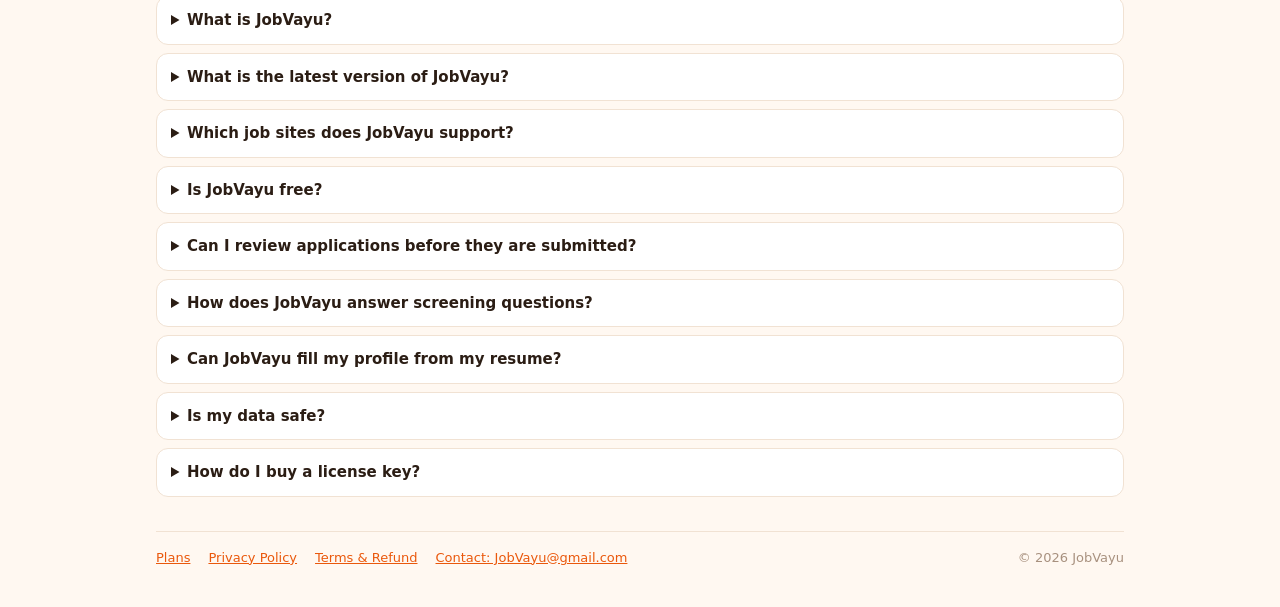
==== commit 879ceb30: "Site: new full tutorial as Start here (1tU0MOoqfDM), Add to Chrome button + Chrome Web Store link Co" ====
--- a/index.html
+++ b/index.html
@@ -1,593 +1,596 @@
-<!DOCTYPE html>
-<html lang="en-IN">
-<head>
-<meta charset="utf-8">
-<meta name="viewport" content="width=device-width,initial-scale=1">
-<title>JobVayu — Auto Apply to Jobs on LinkedIn, Naukri &amp; Indeed | Chrome Extension</title>
-<meta name="description" content="JobVayu is a Chrome extension that auto-applies to jobs on LinkedIn Easy Apply, Naukri, Indeed and any careers page using your profile and resume. Smart answers, review before submit. Free 5 applications/day; plans from ₹49.">
-<meta name="keywords" content="JobVayu, auto apply jobs, job auto apply extension, LinkedIn Easy Apply automation, Naukri auto apply, Indeed auto apply, job application autofill, AI job apply, Chrome extension for job search, apply to jobs automatically India">
-<meta name="author" content="JobVayu">
-<meta name="application-name" content="JobVayu">
-<meta name="robots" content="index,follow,max-image-preview:large,max-snippet:-1">
-<link rel="canonical" href="https://jobvayu.cfer.in/">
-<!-- address-bar / home-screen icons -->
-<link rel="icon" href="favicon.ico" sizes="any">
-<link rel="icon" type="image/png" sizes="32x32" href="favicon-32.png">
-<link rel="icon" type="image/png" sizes="16x16" href="favicon-16.png">
-<link rel="icon" type="image/png" sizes="192x192" href="icon-192.png">
-<link rel="apple-touch-icon" sizes="180x180" href="apple-touch-icon.png">
-<link rel="manifest" href="site.webmanifest">
-<meta name="theme-color" content="#ea580c">
-<!-- link previews: WhatsApp, Facebook, LinkedIn, Telegram, Slack -->
-<meta property="og:type" content="website">
-<meta property="og:site_name" content="JobVayu">
-<meta property="og:locale" content="en_IN">
-<meta property="og:url" content="https://jobvayu.cfer.in/">
-<meta property="og:title" content="JobVayu — Auto Apply to Jobs on LinkedIn, Naukri &amp; Indeed">
-<meta property="og:description" content="Chrome extension that fills and submits job applications from your profile. Review before submit. Free 5/day, plans from ₹49.">
-<meta property="og:image" content="https://jobvayu.cfer.in/og-image.jpg">
-<meta property="og:image:type" content="image/jpeg">
-<meta property="og:image:width" content="1200">
-<meta property="og:image:height" content="630">
-<meta property="og:image:alt" content="JobVayu logo — auto-apply to jobs on LinkedIn, Naukri, Indeed and any careers page">
-<!-- X / Twitter -->
-<meta name="twitter:card" content="summary_large_image">
-<meta name="twitter:title" content="JobVayu — Auto Apply to Jobs on LinkedIn, Naukri &amp; Indeed">
-<meta name="twitter:description" content="Chrome extension that fills and submits job applications from your profile. Review before submit. Free 5/day, plans from ₹49.">
-<meta name="twitter:image" content="https://jobvayu.cfer.in/og-image.jpg">
-<!-- plain-text summary for AI assistants -->
-<link rel="alternate" type="text/plain" href="llms.txt" title="JobVayu summary for AI tools">
-<script type="application/ld+json">
-[
- {
-  "@context": "https://schema.org",
-  "@type": "SoftwareApplication",
-  "name": "JobVayu",
-  "alternateName": "JobVayu Auto Job Apply",
-  "applicationCategory": "BusinessApplication",
-  "applicationSubCategory": "Job application automation",
-  "operatingSystem": "Windows, macOS, Linux, ChromeOS (Google Chrome)",
-  "browserRequirements": "Requires Google Chrome",
-  "url": "https://jobvayu.cfer.in/",
-  "image": "https://jobvayu.cfer.in/og-image.jpg",
-  "description": "JobVayu is a Chrome extension that auto-applies to jobs on LinkedIn Easy Apply, Naukri, Indeed and any careers page using your profile and resume. Smart answers, review before submit. Free 5 applications/day; plans from ₹49.",
-  "featureList": [
-   "Auto apply on LinkedIn Easy Apply",
-   "Auto apply on Naukri",
-   "Auto apply on Indeed",
-   "Autofill any careers page",
-   "Review before submit",
-   "Smart answers to screening questions",
-   "Optional AI answers (Groq, OpenAI, Gemini)",
-   "Fill profile from resume (PDF/DOCX)",
-   "Application tracker with CSV export"
-  ],
-  "offers": [
-   {
-    "@type": "Offer",
-    "name": "Free",
-    "price": "0",
-    "priceCurrency": "INR",
-    "description": "5 applications per day"
-   },
-   {
-    "@type": "Offer",
-    "name": "1 Day",
-    "price": "49",
-    "priceCurrency": "INR",
-    "description": "1 day, up to 100 applications/day"
-   },
-   {
-    "@type": "Offer",
-    "name": "Monthly",
-    "price": "299",
-    "priceCurrency": "INR",
-    "description": "30 days, up to 150 applications/day"
-   },
-   {
-    "@type": "Offer",
-    "name": "Quarterly",
-    "price": "799",
-    "priceCurrency": "INR",
-    "description": "90 days, up to 300 applications/day, 2 devices"
-   },
-   {
-    "@type": "Offer",
-    "name": "Yearly",
-    "price": "2499",
-    "priceCurrency": "INR",
-    "description": "365 days, up to 300 applications/day, 3 devices"
-   }
-  ],
-  "publisher": {
-   "@type": "Organization",
-   "name": "JobVayu",
-   "email": "JobVayu@gmail.com",
-   "url": "https://jobvayu.cfer.in/",
-   "logo": "https://jobvayu.cfer.in/icon-512.png"
-  }
- },
- {
-  "@context": "https://schema.org",
-  "@type": "FAQPage",
-  "mainEntity": [
-   {
-    "@type": "Question",
-    "name": "What is JobVayu?",
-    "acceptedAnswer": {
-     "@type": "Answer",
-     "text": "JobVayu is a Chrome extension that fills and submits job applications for you on LinkedIn Easy Apply, Naukri and Indeed, and auto-fills forms on any company careers page, using the profile and resume you save once."
-    }
-   },
-   {
-    "@type": "Question",
-    "name": "Which job sites does JobVayu support?",
-    "acceptedAnswer": {
-     "@type": "Answer",
-     "text": "LinkedIn (Easy Apply), Naukri and Indeed are fully supported for auto-apply. The Autofill button also fills application forms on most other careers pages."
-    }
-   },
-   {
-    "@type": "Question",
-    "name": "Is JobVayu free?",
-    "acceptedAnswer": {
-     "@type": "Answer",
-     "text": "Yes. The Free plan allows 5 applications per day. Paid plans: 1 Day ₹49 (100/day), Monthly ₹299 (150/day), Quarterly ₹799 (300/day, 2 devices) and Yearly ₹2499 (300/day, 3 devices)."
-    }
-   },
-   {
-    "@type": "Question",
-    "name": "Can I review applications before they are submitted?",
-    "acceptedAnswer": {
-     "@type": "Answer",
-     "text": "Yes. With “Review before submit” switched on, JobVayu pauses on every application so you can submit or skip it yourself."
-    }
-   },
-   {
-    "@type": "Question",
-    "name": "How does JobVayu answer screening questions?",
-    "acceptedAnswer": {
-     "@type": "Answer",
-     "text": "It uses your profile (experience, notice period, CTC, location, skills), a personal answer bank that learns from you, and optionally an AI model (Groq, OpenAI or Gemini) with your own API key."
-    }
-   },
-   {
-    "@type": "Question",
-    "name": "Can JobVayu fill my profile from my resume?",
-    "acceptedAnswer": {
-     "@type": "Answer",
-     "text": "Yes. Upload your PDF or Word resume and JobVayu reads it inside your browser and suggests your name, contact details, experience, current job, skills and education for you to confirm."
-    }
-   },
-   {
-    "@type": "Question",
-    "name": "Is my data safe?",
-    "acceptedAnswer": {
-     "@type": "Answer",
-     "text": "Your profile, resume and answers are stored only in your own browser. JobVayu does not upload your resume to its servers; only the license key is checked online."
-    }
-   },
-   {
-    "@type": "Question",
-    "name": "How do I buy a license key?",
-    "acceptedAnswer": {
-     "@type": "Answer",
-     "text": "Choose a plan on this page, pay by UPI and submit the UTR/transaction ID. After the payment is verified you receive your license key and installation steps by email. Digital purchases are non-refundable."
-    }
-   }
-  ]
- },
- {
-  "@context": "https://schema.org",
-  "@type": "WebSite",
-  "name": "JobVayu",
-  "url": "https://jobvayu.cfer.in/",
-  "inLanguage": "en-IN",
-  "publisher": {
-   "@type": "Organization",
-   "name": "JobVayu"
-  }
- }
-]
-</script>
-<script>
-  /* order pages show license keys: keep them out of search. The product summary shows on the home page only. */
-  (function () { var q = new URLSearchParams(location.search);
-    if (q.get('order')) { var r = document.querySelector('meta[name=robots]'); if (r) r.content = 'noindex,nofollow'; }
-    if (q.get('order') || q.get('page')) document.documentElement.classList.add('sub'); })();
-</script>
-<script>
-  /* theme: 'auto' | 'light' | 'dark' — applied before paint so there is no flash */
-  (function () { var t; try { t = localStorage.getItem('jvTheme'); } catch (e) {}
-    if (t === 'light' || t === 'dark') document.documentElement.setAttribute('data-theme', t); })();
-</script>
-<style>
-  /* JobVayu "saffron sunrise" theme (matches the extension) */
-  :root { --bg:#fff8f1; --card:#ffffff; --line:#f1e2d3; --line2:#e6cfb8; --tx:#2b1d14; --mut:#7b6352; --dim:#a8917f;
-          --brand:#ea580c; --accent:#e11d48; --grad:linear-gradient(90deg,#f97316,#e11d48); --shadow:0 10px 30px rgba(124,45,18,.10);
-          --input:#ffffff; --key:#fff7ed; --warn-bg:#fffbeb; --warn-line:#fcd34d; --warn-tx:#78350f; --ok:#15803d; --bad:#dc2626; color-scheme:light; }
-  /* Dark theme ("saffron night") — picked with the header switch, or automatic when the computer is in dark mode */
-  :root[data-theme="dark"] { --bg:#15100c; --card:#1c1510; --line:#33261c; --line2:#4a3727; --tx:#f6ebe1; --mut:#c4ab96; --dim:#8f7765;
-          --brand:#fb923c; --accent:#fb7185; --shadow:0 10px 30px rgba(0,0,0,.45);
-          --input:#120d0a; --key:#2a1a10; --warn-bg:#2b2210; --warn-line:#6b5216; --warn-tx:#fcd34d; --ok:#4ade80; --bad:#f87171; color-scheme:dark; }
-  @media (prefers-color-scheme: dark) { :root:not([data-theme="light"]) { --bg:#15100c; --card:#1c1510; --line:#33261c; --line2:#4a3727; --tx:#f6ebe1; --mut:#c4ab96; --dim:#8f7765;
-          --brand:#fb923c; --accent:#fb7185; --shadow:0 10px 30px rgba(0,0,0,.45);
-          --input:#120d0a; --key:#2a1a10; --warn-bg:#2b2210; --warn-line:#6b5216; --warn-tx:#fcd34d; --ok:#4ade80; --bad:#f87171; color-scheme:dark; } }
-  .thm { margin-left:auto; border:1px solid var(--line2); background:var(--card); color:var(--tx); border-radius:999px; padding:6px 12px; font:600 13px 'Segoe UI',system-ui,sans-serif; cursor:pointer; }
-  .thm:hover { border-color:var(--brand); color:var(--brand); }
-  * { box-sizing: border-box; }
-  body { margin:0; background:var(--bg); color:var(--tx); font:15px/1.5 'Segoe UI',system-ui,-apple-system,Roboto,sans-serif; }
-  a { color:var(--brand); }
-  .w { max-width:1000px; margin:0 auto; padding:26px 16px 40px; }
-  header { display:flex; align-items:center; gap:12px; margin-bottom:6px; }
-  header img { width:44px; height:44px; border-radius:11px; }
-  h1 { font-size:28px; margin:0; }
-  .g { background:var(--grad); -webkit-background-clip:text; background-clip:text; color:transparent; }
-  .m { color:var(--mut); }
-  .cards { display:grid; grid-template-columns:repeat(auto-fit,minmax(210px,1fr)); gap:14px; margin:22px 0; }
-  .c { background:var(--card); border:1px solid var(--line); border-radius:16px; padding:18px; cursor:pointer; box-shadow:var(--shadow); }
-  .c.on { border-color:var(--brand); box-shadow:0 0 0 2px var(--brand), var(--shadow); }
-  .p { font-size:30px; font-weight:800; }
-  ul { padding-left:18px; color:var(--mut); margin:8px 0 0; }
-  .box { background:var(--card); border:1px solid var(--line); border-radius:16px; padding:20px; margin-top:14px; }
-  .warn { border-color:var(--warn-line); background:var(--warn-bg); color:var(--warn-tx); }
-  .pay { display:flex; gap:22px; flex-wrap:wrap; align-items:center; }
-  .qr { width:220px; height:auto; background:#fff; border-radius:12px; padding:8px; border:1px solid var(--line); }
-  .qrlock { position:relative; width:220px; height:220px; border-radius:12px; overflow:hidden; border:1px solid var(--line); background:#fff; flex:none; }
-  .qrfake { position:absolute; inset:-10px; filter:blur(7px); opacity:.6;
-    background: radial-gradient(circle at 18% 18%, #111 0 13%, transparent 14%), radial-gradient(circle at 82% 18%, #111 0 13%, transparent 14%), radial-gradient(circle at 18% 82%, #111 0 13%, transparent 14%),
-      repeating-conic-gradient(#222 0 25%, #fff 0 50%) 0 0/24px 24px; }
-  .qrlock .btn { position:absolute; left:50%; top:50%; transform:translate(-50%,-50%); white-space:nowrap; padding:10px 12px; font-size:14px; }
-  .upiid { font:700 20px Consolas,monospace; margin:6px 0; word-break:break-all; }
-  .upiid.locked { color:var(--dim); letter-spacing:1px; filter:blur(1.5px); user-select:none; }
-  .cpy { margin-left:8px; font:600 12px 'Segoe UI',system-ui,sans-serif; padding:4px 10px; border-radius:8px; border:1px solid var(--line2); background:var(--card); color:var(--tx); cursor:pointer; vertical-align:middle; filter:none; }
-  .paynote { font-size:12.5px; color:var(--dim); margin:6px 0 0; }
-  #upi[hidden] { display:none; }
-  input, select { width:100%; padding:11px; border-radius:10px; border:1px solid var(--line2); background:var(--input); color:var(--tx); font:inherit; margin:4px 0 10px; }
-  input:focus, select:focus { outline:none; border-color:var(--brand); box-shadow:0 0 0 3px rgba(234,88,12,.15); }
-  .grid2 { display:grid; grid-template-columns:1fr 1fr; gap:0 12px; }
-  @media (max-width:600px) { .grid2 { grid-template-columns:1fr; } }
-  .btn { display:inline-block; border:0; padding:12px 20px; border-radius:11px; color:#fff; text-decoration:none; font:inherit; font-weight:800; background:var(--grad); cursor:pointer; box-shadow:0 6px 16px rgba(225,29,72,.25); }
-  .btn[disabled] { opacity:.6; cursor:wait; }
-  .key { font:700 24px Consolas,monospace; background:var(--key); color:var(--tx); border:1px dashed var(--brand); border-radius:12px; padding:14px 18px; display:inline-block; letter-spacing:1px; word-break:break-all; }
-  .ok { color:var(--ok); } .err { color:var(--bad); }
-  .agree { display:flex; gap:10px; align-items:flex-start; margin:4px 0 14px; color:var(--mut); font-size:14px; cursor:pointer; }
-  .agree input { width:18px; height:18px; margin:2px 0 0; flex:none; accent-color:var(--brand); }
-  footer { margin-top:34px; padding-top:16px; border-top:1px solid var(--line); display:flex; flex-wrap:wrap; gap:18px; font-size:13px; color:var(--dim); }
-  footer span { margin-left:auto; }
-  ol li { margin-bottom:6px; }
-  .loading { color:var(--mut); padding:40px 0; }
-  .about { margin-top:30px; } .sub .about { display:none; }
-  .about h2 { font-size:22px; margin:0 0 6px; } .about h3 { font-size:16px; margin:18px 0 4px; }
-  .feat { display:grid; grid-template-columns:repeat(auto-fit,minmax(230px,1fr)); gap:12px; margin:14px 0 6px; padding:0; list-style:none; color:inherit; }
-  .feat li { background:var(--card); border:1px solid var(--line); border-radius:14px; padding:14px; color:var(--mut); font-size:14px; margin:0; }
-  .feat li b { display:block; color:var(--tx); margin-bottom:2px; }
-  .faq details { background:var(--card); border:1px solid var(--line); border-radius:12px; padding:12px 14px; margin:8px 0; }
-  .faq summary { cursor:pointer; font-weight:700; color:var(--tx); }
-  .faq details p { color:var(--mut); margin:8px 0 0; font-size:14px; }
-  .vids { display:grid; grid-template-columns:repeat(3,minmax(0,1fr)); gap:14px; margin:14px 0 6px; }
-  @media (max-width:820px) { .vids { grid-template-columns:repeat(2,minmax(0,1fr)); } }
-  @media (max-width:540px) { .vids { grid-template-columns:1fr; } }
-  .shares { display:grid; grid-template-columns:repeat(auto-fill,minmax(150px,1fr)); gap:10px; margin:14px 0 6px; }
-  .sh-btn { display:block; border:0; border-radius:11px; padding:11px 12px; font:700 14px 'Segoe UI',system-ui,sans-serif; color:#fff; cursor:pointer; text-align:left; text-decoration:none; transition:transform .1s, filter .1s; }
-  .sh-btn:hover { transform:translateY(-1px); filter:brightness(1.06); }
-  .sh-btn[hidden] { display:none; }
-  .sh-wa { background:#25d366; } .sh-li { background:#0a66c2; } .sh-fb { background:#1877f2; } .sh-tg { background:#229ed9; } .sh-x { background:#111; } .sh-em { background:#6b7280; }
-  .sh-ig { background:linear-gradient(45deg,#f58529,#dd2a7b 55%,#8134af); } .sh-cp { background:var(--card); color:var(--tx); border:1px solid var(--line2); } .sh-nat { background:var(--grad); }
-  .sh-note { min-height:18px; font-size:13px; font-weight:600; color:var(--ok); }
-  @media (prefers-reduced-motion: reduce) { .sh-btn { transition:none; } .sh-btn:hover { transform:none; } }
-  .vid { display:block; background:var(--card); border:1px solid var(--line); border-radius:16px; overflow:hidden; text-decoration:none; color:inherit; box-shadow:var(--shadow); transition:transform .15s, border-color .15s; }
-  .vid:hover, .vid:focus-visible { transform:translateY(-2px); border-color:var(--brand); outline:none; }
-  .vid .th { position:relative; aspect-ratio:16/9; background:var(--line); }
-  .vid .th img { display:block; width:100%; height:100%; object-fit:cover; }
-  .vid .play { position:absolute; inset:0; margin:auto; width:54px; height:38px; border-radius:12px; background:rgba(225,29,72,.92); display:flex; align-items:center; justify-content:center; box-shadow:0 6px 18px rgba(0,0,0,.35); }
-  .vid .play::after { content:""; border-style:solid; border-width:10px 0 10px 17px; border-color:transparent transparent transparent #fff; margin-left:4px; }
-  .vid:hover .play { background:#e11d48; }
-  .vid .tx { padding:10px 12px 12px; }
-  .vid .tx b { display:block; color:var(--tx); font-size:14px; line-height:1.35; }
-  .vid .tx span { display:block; color:var(--mut); font-size:12.5px; margin-top:4px; }
-  .vid .badge { position:absolute; right:8px; bottom:8px; background:var(--brand); color:#fff; font-size:12px; font-weight:700; padding:3px 9px; border-radius:999px; box-shadow:0 2px 8px rgba(0,0,0,.3); }
-  .vid.main { border-color:var(--brand); }
-  @media (prefers-reduced-motion: reduce) { .vid { transition:none; } .vid:hover { transform:none; } }
-</style>
-</head>
-<body>
-<div class="w">
-  <header><img src="icon-128.png" alt="JobVayu logo" width="44" height="44"><h1>Job<span class="g">Vayu</span></h1><button class="thm" id="thm" type="button" title="Switch light / dark">🌓 Auto</button></header>
-  <div id="buy" aria-hidden="true"></div>
-  <main id="app"><p class="loading">Loading…</p></main>
-  <section class="about" id="tutorials" aria-labelledby="tut-h">
-    <h2 id="tut-h">🎬 Video tutorials</h2>
-    <p class="m">Watch how to set up JobVayu and auto-apply to jobs, step by step.</p>
-    <div class="vids">
-      <a class="vid main" href="https://youtu.be/4YF2IO8_QBY" target="_blank" rel="noopener">
-        <div class="th"><img src="https://i.ytimg.com/vi/4YF2IO8_QBY/maxresdefault.jpg" alt="JobVayu complete setup guide and full overview video" width="1280" height="720" loading="lazy" onerror="this.onerror=null;this.src='https://i.ytimg.com/vi/4YF2IO8_QBY/hqdefault.jpg'"><span class="badge">⭐ Start here</span><span class="play" aria-hidden="true"></span></div>
-        <div class="tx"><b>Complete setup guide &amp; full overview</b><span>Install, key, every menu, real runs on LinkedIn, Naukri &amp; Indeed, Company Jobs, Email Finder · 22 min · YouTube</span></div>
-      </a>
-      <a class="vid" href="https://youtu.be/3soFBQoLBN4" target="_blank" rel="noopener">
-        <div class="th"><img src="https://i.ytimg.com/vi/3soFBQoLBN4/maxresdefault.jpg" alt="JobVayu setup tutorial video" width="1280" height="720" loading="lazy" onerror="this.onerror=null;this.src='https://i.ytimg.com/vi/3soFBQoLBN4/hqdefault.jpg'"><span class="play" aria-hidden="true"></span></div>
-        <div class="tx"><b>Setup tutorial: auto-apply to jobs on LinkedIn, Naukri &amp; Indeed</b><span>Install JobVayu, fill your profile and start your first run · YouTube</span></div>
-      </a>
-      <a class="vid" href="https://youtu.be/yLO38GfVU28" target="_blank" rel="noopener">
-        <div class="th"><img src="https://i.ytimg.com/vi/yLO38GfVU28/maxresdefault.jpg" alt="JobVayu full tour video" width="1280" height="720" loading="lazy" onerror="this.onerror=null;this.src='https://i.ytimg.com/vi/yLO38GfVU28/hqdefault.jpg'"><span class="play" aria-hidden="true"></span></div>
-        <div class="tx"><b>Full tour: LinkedIn, Naukri, Indeed &amp; company career sites</b><span>Every JobVayu feature, including Company Jobs · YouTube</span></div>
-      </a>
-    </div>
-  </section>
-  <section class="about" id="share" aria-labelledby="share-h">
-    <h2 id="share-h">📣 Share JobVayu</h2>
-    <p class="m">Know someone who is job hunting? Each button opens that app's own share box with a message ready — you choose who gets it.</p>
-    <div class="shares">
-      <a class="sh-btn sh-wa" data-sh="wa" href="https://wa.me/?text=I%27m%20using%20JobVayu%20to%20auto-apply%20to%20jobs%20on%20LinkedIn%2C%20Naukri%20and%20Indeed%20%E2%80%94%20it%20fills%20the%20application%20forms%20for%20you%2C%20and%20you%20check%20each%20one%20before%20it%20is%20sent.%20Free%20to%20try%20%285%20applications%20a%20day%29%3A%20https%3A%2F%2Fjobvayu.cfer.in%2F" target="_blank" rel="noopener">🟢 WhatsApp</a>
-      <a class="sh-btn sh-li" data-sh="li" href="https://www.linkedin.com/sharing/share-offsite/?url=https%3A%2F%2Fjobvayu.cfer.in%2F" target="_blank" rel="noopener">in LinkedIn</a>
-      <a class="sh-btn sh-fb" data-sh="fb" href="https://www.facebook.com/sharer/sharer.php?u=https%3A%2F%2Fjobvayu.cfer.in%2F" target="_blank" rel="noopener">f Facebook</a>
-      <a class="sh-btn sh-tg" data-sh="tg" href="https://t.me/share/url?url=https%3A%2F%2Fjobvayu.cfer.in%2F&amp;text=I%27m%20using%20JobVayu%20to%20auto-apply%20to%20jobs%20on%20LinkedIn%2C%20Naukri%20and%20Indeed%20%E2%80%94%20it%20fills%20the%20application%20forms%20for%20you%2C%20and%20you%20check%20each%20one%20before%20it%20is%20sent.%20Free%20to%20try%20%285%20applications%20a%20day%29" target="_blank" rel="noopener">✈️ Telegram</a>
-      <a class="sh-btn sh-x" data-sh="x" href="https://twitter.com/intent/tweet?text=I%27m%20using%20JobVayu%20to%20auto-apply%20to%20jobs%20on%20LinkedIn%2C%20Naukri%20and%20Indeed%20%E2%80%94%20it%20fills%20the%20application%20forms%20for%20you%2C%20and%20you%20check%20each%20one%20before%20it%20is%20sent.%20Free%20to%20try%20%285%20applications%20a%20day%29&amp;url=https%3A%2F%2Fjobvayu.cfer.in%2F" target="_blank" rel="noopener">𝕏 X (Twitter)</a>
-      <a class="sh-btn sh-em" data-sh="em" href="mailto:?subject=JobVayu%20%E2%80%94%20auto-apply%20to%20jobs%20on%20LinkedIn%2C%20Naukri%20and%20Indeed&amp;body=I%27m%20using%20JobVayu%20to%20auto-apply%20to%20jobs%20on%20LinkedIn%2C%20Naukri%20and%20Indeed%20%E2%80%94%20it%20fills%20the%20application%20forms%20for%20you%2C%20and%20you%20check%20each%20one%20before%20it%20is%20sent.%20Free%20to%20try%20%285%20applications%20a%20day%29%3A%20https%3A%2F%2Fjobvayu.cfer.in%2F" target="_blank" rel="noopener">✉️ Email</a>
-      <button class="sh-btn sh-ig" type="button" data-sh="instagram">📸 Instagram</button>
-      <button class="sh-btn sh-cp" type="button" data-sh="copy">🔗 Copy link</button>
-      <button class="sh-btn sh-nat" type="button" data-sh="native" hidden>📤 More apps…</button>
-    </div>
-    <div class="sh-note" id="shNote" role="status" aria-live="polite"></div>
-  </section>
-  <section class="about" id="about" aria-labelledby="about-h">
-    <h2 id="about-h">Auto-apply to jobs on LinkedIn, Naukri and Indeed</h2>
-    <p class="m">JobVayu is a Chrome extension that applies to jobs for you. Save your profile and resume once, choose a job search and press <b>Start</b> — JobVayu opens each job, answers the screening questions and submits the application, or pauses so you can review it first. Free plan: 5 applications a day.</p>
-    <ul class="feat">
-      <li><b>LinkedIn Easy Apply</b>Opens each job, fills every step and submits — or waits for your OK.</li>
-      <li><b>Naukri &amp; Indeed</b>Applies through Naukri’s apply flow and Indeed’s smart-apply forms.</li>
-      <li><b>Any careers page</b>One-click Autofill for company job application forms.</li>
-      <li><b>Smart answers</b>Notice period, CTC, experience, skills and yes/no questions answered from your profile.</li>
-      <li><b>Learns from you</b>Answer a new question once; JobVayu remembers it for next time.</li>
-      <li><b>Resume to profile</b>Reads your PDF/Word resume in the browser and fills your profile for you.</li>
-      <li><b>Optional AI</b>Use your own Groq, OpenAI or Gemini key for tricky written answers.</li>
-      <li><b>Private by design</b>Your profile and resume stay in your browser. Only the license key is checked online.</li>
-    </ul>
-    <h3>How it works</h3>
-    <ol class="m"><li>Install the JobVayu extension in Google Chrome.</li><li>Fill your profile — or let JobVayu read it from your resume.</li><li>Open LinkedIn, Naukri or Indeed from the extension and press Start.</li><li>Review each application (optional) and track everything in the dashboard.</li></ol>
-    <div class="faq">
-      <h3>Frequently asked questions</h3>
-      <details><summary>What is JobVayu?</summary><p>JobVayu is a Chrome extension that fills and submits job applications for you on LinkedIn Easy Apply, Naukri and Indeed, and auto-fills forms on any company careers page, using the profile and resume you save once.</p></details>
-      <details id="faqVer"><summary>What is the latest version of JobVayu?</summary><p>The latest version is <b id="latestVer">…</b></p></details>
-      <details><summary>Which job sites does JobVayu support?</summary><p>LinkedIn (Easy Apply), Naukri and Indeed are fully supported for auto-apply. The Autofill button also fills application forms on most other careers pages.</p></details>
-      <details><summary>Is JobVayu free?</summary><p>Yes. The Free plan allows 5 applications per day. Paid plans: 1 Day ₹49 (100/day), Monthly ₹299 (150/day), Quarterly ₹799 (300/day, 2 devices) and Yearly ₹2499 (300/day, 3 devices).</p></details>
-      <details><summary>Can I review applications before they are submitted?</summary><p>Yes. With “Review before submit” switched on, JobVayu pauses on every application so you can submit or skip it yourself.</p></details>
-      <details><summary>How does JobVayu answer screening questions?</summary><p>It uses your profile (experience, notice period, CTC, location, skills), a personal answer bank that learns from you, and optionally an AI model (Groq, OpenAI or Gemini) with your own API key.</p></details>
-      <details><summary>Can JobVayu fill my profile from my resume?</summary><p>Yes. Upload your PDF or Word resume and JobVayu reads it inside your browser and suggests your name, contact details, experience, current job, skills and education for you to confirm.</p></details>
-      <details><summary>Is my data safe?</summary><p>Your profile, resume and answers are stored only in your own browser. JobVayu does not upload your resume to its servers; only the license key is checked online.</p></details>
-      <details><summary>How do I buy a license key?</summary><p>Choose a plan on this page, pay by UPI and submit the UTR/transaction ID. After the payment is verified you receive your license key and installation steps by email. Digital purchases are non-refundable.</p></details>
-    </div>
-  </section>
-  <footer>
-    <a href="./">Plans</a><a href="?page=privacy">Privacy Policy</a><a href="?page=terms">Terms &amp; Refund</a>
-    <a href="mailto:JobVayu@gmail.com">Contact: JobVayu@gmail.com</a><span>© <span id="yr"></span> JobVayu</span>
-  </footer>
-</div>
-
-<script>
-/* JobVayu website. All data comes from the license server (Google Apps Script) in the background,
- * so visitors never open a script.google.com page (avoids Google's multi-account "unable to open the file" bug). */
-const LIVE_API = 'https://script.google.com/macros/s/AKfycbz0fB73mKcsiauUlKhnZiRSPY-MBeXCAKc0fylL8daTnZ7jRwQ03zPBnPfR5a_6c7bm5Q/exec';
-// Local testing only: ?testapi=http://127.0.0.1:PORT/exec (ignored unless it points at this computer)
-const TEST_API = new URLSearchParams(location.search).get('testapi');
-const API = TEST_API && /^http:\/\/127\.0\.0\.1:\d+\//.test(TEST_API) ? TEST_API : LIVE_API;
-const keep = () => (API === LIVE_API ? '' : '&testapi=' + encodeURIComponent(API));   // keep the test switch on own links
-const SUPPORT = 'JobVayu@gmail.com';
-/* 📣 Share row: plain links for WhatsApp / LinkedIn / Facebook / Telegram / X / Email; Instagram has no web share link,
- * so it copies the message; "More apps…" appears where the browser has its own share sheet (phones). */
-(function () {
-  const SHARE_URL = 'https://jobvayu.cfer.in/', SHARE_MSG = "I'm using JobVayu to auto-apply to jobs on LinkedIn, Naukri and Indeed — it fills the application forms for you, and you check each one before it is sent. Free to try (5 applications a day): https://jobvayu.cfer.in/";
-  const note = (t) => { const n = document.getElementById('shNote'); if (!n) return; n.textContent = t; clearTimeout(note.t); note.t = setTimeout(() => { n.textContent = ''; }, 4000); };
-  const copy = (t) => (navigator.clipboard ? navigator.clipboard.writeText(t) : Promise.reject()).then(() => true).catch(() => {
-    const a = document.createElement('textarea'); a.value = t; document.body.appendChild(a); a.select(); const ok = document.execCommand('copy'); a.remove(); return ok; });
-  const nat = document.querySelector('[data-sh="native"]');
-  if (nat && navigator.share) nat.hidden = false;
-  document.querySelectorAll('#share [data-sh]').forEach((b) => b.addEventListener('click', async (e) => {
-    const k = b.dataset.sh;
-    if (k === 'copy') { e.preventDefault(); if (await copy(SHARE_URL)) note('✓ Link copied — paste it anywhere.'); }
-    else if (k === 'instagram') { e.preventDefault(); if (await copy(SHARE_MSG)) note('✓ Message copied — paste it in an Instagram story, post or DM.'); window.open('https://www.instagram.com/', '_blank', 'noopener'); }
-    else if (k === 'native') { e.preventDefault(); try { await navigator.share({ title: 'JobVayu', text: SHARE_MSG, url: SHARE_URL }); } catch (err) { /* closed */ } }
-    else if (k === 'li' || k === 'fb') { copy(SHARE_MSG).then((ok) => ok && note('✓ Message copied too — paste it into the post if you like.')); }
-  }));
-})();
-const app = document.getElementById('app');
-document.getElementById('yr').textContent = new Date().getFullYear();
-const esc = (s) => String(s == null ? '' : s).replace(/[&<>"']/g, (c) => ({ '&': '&amp;', '<': '&lt;', '>': '&gt;', '"': '&quot;', "'": '&#39;' }[c]));
-const q = new URLSearchParams(location.search);
-
-// credentials:'omit' → Google cookies are never sent, so signed-in users can't hit the multi-account bug.
-const apiGet = (params) => fetch(API + '?' + new URLSearchParams(params), { credentials: 'omit' }).then((r) => r.json());
-const apiPost = (body) => fetch(API, { method: 'POST', credentials: 'omit', headers: { 'Content-Type': 'text/plain;charset=utf-8' }, body: JSON.stringify(body) }).then((r) => r.json());
-
-function fail(e) { app.innerHTML = '<div class="box"><h2 class="err">Could not load right now</h2><p>Please refresh the page in a minute. If it keeps failing, email <a href="mailto:' + SUPPORT + '">' + SUPPORT + '</a>.</p><p class="m">' + esc(e && e.message || e) + '</p></div>'; }
-
-/* Direct download of the Drive zip: starts the download at once. The Drive preview page says "can't preview"
- * on phones and hides its ⬇ button, so it is only the second option. */
-const directDl = (u) => { const m = String(u || '').match(/drive\.google\.com\/file\/d\/([\w-]+)/); return m ? 'https://drive.usercontent.google.com/download?id=' + m[1] + '&export=download&confirm=t' : u; };
-function dlButtons(cfg) {
-  if (cfg.installMode === 'store') return '<p><a class="btn" id="dlBtn" href="' + esc(cfg.download) + '" target="_blank">⬇ Add JobVayu to Chrome</a></p>';
-  return '<p><a class="btn" id="dlBtn" href="' + esc(directDl(cfg.download)) + '">⬇ Download JobVayu</a> <span class="m">or <a id="dlDrive" href="' + esc(cfg.download) + '" target="_blank">open it in Google Drive</a></span></p>';
-}
-function installSteps(cfg) {
-  const dl = esc(cfg.download);
-  const s = cfg.installMode === 'store'
-    ? ['Open <a href="' + dl + '" target="_blank">the Chrome Web Store page</a> and click <b>Add to Chrome → Add extension</b>.', 'Click the puzzle icon 🧩 in Chrome and <b>pin JobVayu</b>.']
-    : ['<b>Download</b>: <a href="' + esc(directDl(cfg.download)) + '"><b>Download JobVayu</b></a> (the zip downloads straight away). If it does not, <a href="' + dl + '" target="_blank">open it in Google Drive</a> and click the download ⬇ button.',
-       'Right-click the zip → <b>Extract All</b>. Keep the <b>JobVayu</b> folder in a safe place (for example Documents).',
-       'In Chrome open <b>chrome://extensions</b> and turn on <b>Developer mode</b> (top right).',
-       'Click <b>Load unpacked</b> and select the extracted <b>JobVayu</b> folder (it contains <i>manifest.json</i>).',
-       'Click the puzzle icon 🧩 and <b>pin JobVayu</b>.'];
-  s.push('Click the <b>JobVayu</b> icon, paste your key and press <b>✓</b> — it shows <b>ACTIVE</b>.',
-         'Open the <b>Dashboard</b>, fill <b>Profile</b> and <b>Skills &amp; Resume</b>, then start auto-apply on LinkedIn, Naukri or Indeed.');
-  return '<ol>' + s.map((x) => '<li>' + x + '</li>').join('') + '</ol>' +
-    (cfg.installMode === 'store' ? '' : '<p class="m">Tip: if Chrome shows "Disable developer mode extensions", click <b>Cancel</b>.</p>') +
-    (cfg.tutorial ? '<p>🎬 <a href="' + esc(cfg.tutorial) + '" target="_blank"><b>Watch the step-by-step video tutorial</b></a></p>' : '');
-}
-
-/* ---------------- pricing + order form ---------------- */
-function renderBuy(cfg) {
-  const def = cfg.plans.find((p) => p.id === 'quarterly') || cfg.plans[0];
-  const card = (p) => '<div class="c' + (p.id === def.id ? ' on' : '') + '" data-id="' + p.id + '"><div class="m">' + esc(p.label) + (p.id === 'quarterly' ? ' · Most popular' : '') + '</div>' +
-    '<div class="p">₹' + p.price + '</div><div class="m">' + p.days + (p.days === 1 ? ' day' : ' days') + '</div><ul>' +
-    '<li>Up to ' + p.dailyLimit + ' applications/day</li><li>LinkedIn, Naukri, Indeed + any careers page</li><li>Smart answers + review before submit</li><li>' + p.maxDevices + ' device(s)</li></ul></div>';
-  app.innerHTML =
-    '<h2 style="margin:6px 0 4px">🔑 Get your JobVayu license key</h2><p class="m">Auto-apply to jobs on LinkedIn, Naukri and Indeed from your profile. Free plan: 5 applications/day, no key needed. For more: pick a plan, pay by UPI and send the transaction ID — your key is emailed to you (usually within a few hours). Then paste it in JobVayu → License.</p>' +
-    '<div class="cards">' + cfg.plans.map(card).join('') + '</div>' +
-    '<div class="box warn"><b style="color:var(--warn-tx)">⚠️ No refunds.</b> JobVayu is a digital product and your license key is delivered online, so <b>all payments are final and non-refundable</b>. Please try the Free plan (5 applications/day) first. <a href="?page=terms">Terms &amp; Refund Policy</a></div>' +
-    // Payment details are NOT in the page: they are fetched (?api=pay) only when the visitor presses "Show payment details",
-    // so search engines, scrapers and bots never see the UPI ID or the QR code. The blurred QR is a fake pattern.
-    '<div class="box" id="paybox"><h3 style="margin-top:0">1. Pay <span id="amt"></span> by UPI</h3><div class="pay">' +
-      '<div class="qrlock" id="qrlock"><div class="qrfake" aria-hidden="true"></div><button class="btn" id="reveal" type="button">🔒 Show payment details</button></div>' +
-      '<div><div class="m">Scan with GPay / PhonePe / Paytm / any UPI app, or pay to:</div><div class="upiid locked" id="upiId">•••••••••••••@•••••••••</div>' +
-      '<div class="m">Name: <span id="payee">•••••••••••</span></div><p><a class="btn" id="upi" href="#" hidden>Pay with UPI app (mobile)</a></p>' +
-      '<p class="paynote" id="paynote">🔒 Shown only when you ask.</p></div></div></div>' +
-    '<div class="box"><h3 style="margin-top:0">2. Send your payment details</h3><p class="m">After paying, copy the <b>UPI transaction ID / UTR</b> (12 digits) from your payment app.</p>' +
-      '<form id="f"><div class="grid2"><div>Plan<select id="plan">' + cfg.plans.map((p) => '<option value="' + p.id + '">' + esc(p.label) + ' — ₹' + p.price + '</option>').join('') + '</select></div>' +
-      '<div>UPI transaction ID / UTR<input id="utr" required placeholder="e.g. 412345678901" inputmode="numeric"></div>' +
-      '<div>Your name<input id="name" required></div><div>Email (key is sent here)<input id="email" type="email" required></div>' +
-      '<div>Mobile (optional)<input id="phone" inputmode="tel"></div></div>' +
-      '<label class="agree"><input type="checkbox" id="agree" required><span>I agree to the <a href="?page=terms">Terms &amp; Refund Policy</a> and understand that <b>payments are non-refundable</b> because JobVayu is a digital product.</span></label>' +
-      '<button class="btn" id="sb" type="submit">Submit payment details</button> <span id="msg"></span></form></div>' +
-    '<p class="m">We confirm payments manually, usually within a few hours. Your key is emailed and shown on your order page.</p>';
-
-  const sel = document.getElementById('plan');
-  const sync = () => {
-    const p = cfg.plans.find((x) => x.id === sel.value);
-    document.querySelectorAll('.c').forEach((c) => c.classList.toggle('on', c.dataset.id === p.id));
-    document.getElementById('amt').textContent = '₹' + p.price;
-    if (pay) document.getElementById('upi').href = 'upi://pay?pa=' + encodeURIComponent(pay.upiId) + '&pn=' + encodeURIComponent(pay.payee) + '&cu=INR&am=' + p.price + '&tn=' + encodeURIComponent(pay.product || cfg.product);
-  };
-  let pay = null;
-  document.getElementById('reveal').addEventListener('click', async () => {
-    const b = document.getElementById('reveal'), note = document.getElementById('paynote');
-    b.disabled = true; b.textContent = 'Loading…';
-    let r = null;
-    try { r = await apiGet({ api: 'pay' }); } catch (e) { r = null; }
-    if (!(r && r.ok && r.upiId) && cfg.upiId) r = { ok: true, upiId: cfg.upiId, payee: cfg.payee, qr: cfg.qr, product: cfg.product };   // older license server
-    if (!(r && r.ok && r.upiId)) {
-      b.disabled = false; b.textContent = '🔒 Show payment details';
-      note.className = 'paynote err'; note.textContent = (r && r.error) || 'Could not load the payment details — please try again.';
-      return;
-    }
-    pay = r;
-    const lock = document.getElementById('qrlock');
-    if (pay.qrData || pay.qr) {
-      const img = document.createElement('img');
-      img.className = 'qr'; img.alt = 'UPI QR code'; img.width = 220;
-      // The license server sends the QR picture itself (qrData) — no Google Drive needed. Older servers send only a Drive
-      // address, which Drive sometimes refuses for a moment: retry, then try Drive's other image address, then fall back to text.
-      const q = pay.qr || '';
-      const did = (q.match(/[?&]id=([\w-]+)/) || [])[1];
-      const tries = q ? [q + (q.includes('?') ? '&' : '?') + 'r=' + Date.now()].concat(did ? ['https://drive.google.com/uc?export=view&id=' + did] : []) : [];
-      if (pay.qrData && q) tries.unshift(q);
-      img.onerror = () => {
-        const next = tries.shift();
-        if (next) { setTimeout(() => { img.src = next; }, 1200); return; }
-        const m = document.createElement('p'); m.className = 'paynote'; m.textContent = 'The QR code did not load — pay to the UPI ID instead.'; img.replaceWith(m);
-      };
-      img.src = pay.qrData || q;
-      lock.replaceWith(img);
-    } else lock.remove();
-    const id = document.getElementById('upiId');
-    id.classList.remove('locked'); id.textContent = pay.upiId;
-    const cp = document.createElement('button'); cp.type = 'button'; cp.className = 'cpy'; cp.textContent = '📋 Copy';
-    cp.addEventListener('click', () => { navigator.clipboard.writeText(pay.upiId).then(() => { cp.textContent = '✓ Copied'; setTimeout(() => { cp.textContent = '📋 Copy'; }, 1500); }).catch(() => {}); });
-    id.appendChild(cp);
-    document.getElementById('payee').textContent = pay.payee || '';
-    document.getElementById('upi').hidden = false;
-    note.className = 'paynote'; note.textContent = 'After paying, send the transaction ID below.';
-    sync();
-  });
-  sel.value = def.id; sync();
-  sel.addEventListener('change', sync);
-  document.querySelectorAll('.c').forEach((c) => c.addEventListener('click', () => { sel.value = c.dataset.id; sync(); document.querySelector('.pay').scrollIntoView({ behavior: 'smooth' }); }));
-  document.getElementById('f').addEventListener('submit', async (e) => {
-    e.preventDefault();
-    const b = document.getElementById('sb'), m = document.getElementById('msg');
-    b.disabled = true; m.className = 'm'; m.textContent = 'Submitting…';
-    try {
-      const r = await apiPost({ action: 'order', plan: sel.value, utr: document.getElementById('utr').value, name: document.getElementById('name').value,
-                                email: document.getElementById('email').value, phone: document.getElementById('phone').value, agree: document.getElementById('agree').checked });
-      if (!r.ok) throw new Error(r.error || 'Could not submit');
-      location.href = '?order=' + encodeURIComponent(r.orderId) + keep();
-    } catch (err) { b.disabled = false; m.className = 'err'; m.textContent = err.message; }
-  });
-}
-
-/* ---------------- order status / key ---------------- */
-async function renderOrder(id) {
-  const [o, cfg] = await Promise.all([apiGet({ api: 'order', id }), apiGet({ api: 'config' })]);
-  if (!o.found) { app.innerHTML = '<div class="box"><h2>Order not found</h2><p class="m">Check the link in your email, or contact <a href="mailto:' + SUPPORT + '">' + SUPPORT + '</a>.</p></div>'; return; }
-  const head = '<h2 style="margin:8px 0 2px">Order ' + esc(o.orderId) + '</h2><p class="m">' + (o.trial ? '1-month free trial' : esc(o.plan) + ' plan · ₹' + esc(o.amount)) + ' · UTR ' + esc(o.utr) + '</p>';
-  if (o.status === 'approved' && o.key) {
-    app.innerHTML = head + '<h2 class="ok">✅ ' + (o.trial ? 'Your 1-month free trial is approved' : 'Payment confirmed') + ' — here is your license key</h2>' +
-      '<p><span class="key" id="k">' + esc(o.key) + '</span> <button class="btn" id="cp" style="padding:9px 14px">Copy</button></p>' +
-      dlButtons(cfg) +
-      '<div class="box"><h3 style="margin-top:0">Install in a few simple steps</h3>' + installSteps(cfg) + '</div>' +
-      '<p class="m">The key was also emailed to ' + esc(o.email) + '.</p>';
-    document.getElementById('cp').onclick = function () { navigator.clipboard.writeText(o.key); this.textContent = 'Copied ✓'; };
-  } else if (o.status === 'rejected') {
-    app.innerHTML = head + '<h2 class="err">⚠️ We could not confirm this payment</h2><p>' + esc(o.reason || '') + '</p><p class="m">Reply to our email or write to <a href="mailto:' + SUPPORT + '">' + SUPPORT + '</a> with a payment screenshot.</p>';
-  } else {
-    app.innerHTML = head + '<h2>⏳ Waiting for payment confirmation</h2><p class="m">We check UPI payments manually, usually within a few hours. Refresh this page later — your key will appear here and in your email (' + esc(o.email) + ').</p>' +
-      '<p><a class="btn" href="?order=' + encodeURIComponent(o.orderId) + keep() + '">Refresh status</a></p>' +
-      '<div class="box" id="installNow"><h3 style="margin-top:0">Install JobVayu now</h3><p class="m">You can install it while you wait and use the Free plan (5 applications a day). When your key arrives, paste it in JobVayu → License.</p>' +
-      dlButtons(cfg) + installSteps(cfg) + '</div>';
-  }
-}
-
-/* ---------------- privacy / terms ---------------- */
-const PRIVACY = '<h2>Privacy Policy</h2><p class="m">Effective 13 November 2026 · Contact: ' + SUPPORT + '</p><div class="box">' +
-  '<h3 style="margin-top:0">What JobVayu stores</h3><p>Your profile, skills, resume file, saved answers, settings and application history are stored <b>only in your own browser</b> (Chrome extension storage). We do not upload them to our servers.</p>' +
-  '<h3>What is sent, and to whom</h3><ul><li><b>License check:</b> your license key, a random device ID created at install, and the extension version go to our license server (Google Apps Script) to confirm your plan. With your key we keep the name, email, phone and UPI transaction ID you gave when buying.</li>' +
-  '<li><b>Job sites:</b> when you start auto-apply or autofill, JobVayu enters your answers into application forms on the job site you are using; that site receives your application as if you typed it.</li>' +
-  '<li><b>Optional AI:</b> only if you add your own API key, the question and your profile/resume text go to the AI provider you chose (Groq, OpenAI or Google Gemini).</li>' +
-  '<li><b>Feedback:</b> Send feedback opens your email or Gmail with a message to us; nothing is sent until you press Send.</li></ul>' +
-  '<h3>What we never do</h3><ul><li>We do not sell or share your data.</li><li>We do not track your browsing.</li><li>We do not use your data for advertising or credit decisions.</li></ul>' +
-  '<h3>Your choices</h3><p>Edit or delete your data any time in the JobVayu dashboard (Backup → Reset everything) or by removing the extension. To delete your license and order record, email ' + SUPPORT + '.</p>' +
-  '<h3>Changes</h3><p>We will update this page and its date if the policy changes.</p></div>';
-const TERMS = '<h2>Terms &amp; Refund Policy</h2><p class="m">Effective 13 November 2026 · Contact: ' + SUPPORT + '</p><div class="box">' +
-  '<h3 style="margin-top:0">The service</h3><p>JobVayu is a Chrome extension that helps you fill and submit job applications from your saved profile. A license key unlocks a higher daily limit for the plan period you buy. Keys are personal and work on the number of browsers listed for your plan.</p>' +
-  '<h3>Your responsibilities</h3><ul><li>Check the answers JobVayu fills in. Keep "Review before submit" on until you trust them.</li><li>Job sites (for example LinkedIn, Naukri, Indeed) have their own terms, which may limit automation. You use JobVayu on your accounts at your own responsibility; use Safe speed.</li><li>Do not share, resell or publish your key. We may revoke keys that are misused.</li></ul>' +
-  '<h3>Payments</h3><p>Payments are made by UPI. Your key is issued after we confirm your UPI transaction ID, usually within a few hours. Prices include applicable taxes unless stated otherwise.</p>' +
-  '<h3>No refunds</h3><p>JobVayu is a <b>digital product</b> and the license key is delivered online, so <b>all payments are final and non-refundable</b>, including partly used or unused plan periods. Please try the Free plan (5 applications a day) before you buy. If you face a technical problem, email ' + SUPPORT + ' with your order number and we will help you get JobVayu working.</p>' +
-  '<h3>No guarantee of jobs</h3><p>JobVayu helps you apply faster; it does not guarantee interviews or job offers. The service is provided "as is".</p>' +
-  '<h3>Changes</h3><p>We may update these terms; the date above will change when we do.</p></div>';
-
-/* ---------------- router ---------------- */
-(async function () {
-  try {
-    if (q.get('page') === 'privacy') { app.innerHTML = PRIVACY; document.title = 'Privacy Policy — JobVayu'; return; }
-    if (q.get('page') === 'terms') { app.innerHTML = TERMS; document.title = 'Terms & Refund — JobVayu'; return; }
-    if (q.get('order')) { document.title = 'Your order — JobVayu'; await renderOrder(q.get('order').trim().toUpperCase()); return; }
-    renderBuy(await apiGet({ api: 'config' }));
-  } catch (e) { fail(e); }
-})();
-</script>
-<script>
-  (function () {
-    var b = document.getElementById('thm'); if (!b) return;
-    var order = ['auto', 'dark', 'light'], label = { auto: '🌓 Auto', dark: '🌙 Dark', light: '☀️ Light' };
-    var cur; try { cur = localStorage.getItem('jvTheme') || 'auto'; } catch (e) { cur = 'auto'; }
-    b.textContent = label[cur] || label.auto;
-    b.onclick = function () {
-      cur = order[(order.indexOf(cur) + 1) % order.length];
-      if (cur === 'auto') document.documentElement.removeAttribute('data-theme'); else document.documentElement.setAttribute('data-theme', cur);
-      try { localStorage.setItem('jvTheme', cur); } catch (e) {}
-      b.textContent = label[cur];
-    };
-  })();
-</script>
-<script>
-  /* FAQ "What is the latest version?" — the version NAME only, read from version.json "latest" (the same file the extension
-   * checks). Nothing is written in the page: publishing a new version.json changes this answer automatically. */
-  (function () {
-    var el = document.getElementById('latestVer');
-    fetch('version.json?t=' + Date.now(), { cache: 'no-store' }).then(function (r) { return r.ok ? r.json() : null; }).then(function (v) {
-      var ver = v && String(v.latest || '');
-      el.textContent = /^\d+(\.\d+)*$/.test(ver) ? 'JobVayu v' + ver : 'not available right now — please try again later';
-    }).catch(function () { el.textContent = 'not available right now — please try again later'; });
-  })();
-</script>
-</body>
-</html>
+<!DOCTYPE html>
+<html lang="en-IN">
+<head>
+<meta charset="utf-8">
+<meta name="viewport" content="width=device-width,initial-scale=1">
+<title>JobVayu — Auto Apply to Jobs on LinkedIn, Naukri &amp; Indeed | Chrome Extension</title>
+<meta name="description" content="JobVayu is a Chrome extension that auto-applies to jobs on LinkedIn Easy Apply, Naukri, Indeed and any careers page using your profile and resume. Smart answers, review before submit. Free 5 applications/day; plans from ₹49.">
+<meta name="keywords" content="JobVayu, auto apply jobs, job auto apply extension, LinkedIn Easy Apply automation, Naukri auto apply, Indeed auto apply, job application autofill, AI job apply, Chrome extension for job search, apply to jobs automatically India">
+<meta name="author" content="JobVayu">
+<meta name="application-name" content="JobVayu">
+<meta name="robots" content="index,follow,max-image-preview:large,max-snippet:-1">
+<link rel="canonical" href="https://jobvayu.cfer.in/">
+<!-- address-bar / home-screen icons -->
+<link rel="icon" href="favicon.ico" sizes="any">
+<link rel="icon" type="image/png" sizes="32x32" href="favicon-32.png">
+<link rel="icon" type="image/png" sizes="16x16" href="favicon-16.png">
+<link rel="icon" type="image/png" sizes="192x192" href="icon-192.png">
+<link rel="apple-touch-icon" sizes="180x180" href="apple-touch-icon.png">
+<link rel="manifest" href="site.webmanifest">
+<meta name="theme-color" content="#ea580c">
+<!-- link previews: WhatsApp, Facebook, LinkedIn, Telegram, Slack -->
+<meta property="og:type" content="website">
+<meta property="og:site_name" content="JobVayu">
+<meta property="og:locale" content="en_IN">
+<meta property="og:url" content="https://jobvayu.cfer.in/">
+<meta property="og:title" content="JobVayu — Auto Apply to Jobs on LinkedIn, Naukri &amp; Indeed">
+<meta property="og:description" content="Chrome extension that fills and submits job applications from your profile. Review before submit. Free 5/day, plans from ₹49.">
+<meta property="og:image" content="https://jobvayu.cfer.in/og-image.jpg">
+<meta property="og:image:type" content="image/jpeg">
+<meta property="og:image:width" content="1200">
+<meta property="og:image:height" content="630">
+<meta property="og:image:alt" content="JobVayu logo — auto-apply to jobs on LinkedIn, Naukri, Indeed and any careers page">
+<!-- X / Twitter -->
+<meta name="twitter:card" content="summary_large_image">
+<meta name="twitter:title" content="JobVayu — Auto Apply to Jobs on LinkedIn, Naukri &amp; Indeed">
+<meta name="twitter:description" content="Chrome extension that fills and submits job applications from your profile. Review before submit. Free 5/day, plans from ₹49.">
+<meta name="twitter:image" content="https://jobvayu.cfer.in/og-image.jpg">
+<!-- plain-text summary for AI assistants -->
+<link rel="alternate" type="text/plain" href="llms.txt" title="JobVayu summary for AI tools">
+<script type="application/ld+json">
+[
+ {
+  "@context": "https://schema.org",
+  "@type": "SoftwareApplication",
+  "name": "JobVayu",
+  "alternateName": "JobVayu Auto Job Apply",
+  "applicationCategory": "BusinessApplication",
+  "applicationSubCategory": "Job application automation",
+  "operatingSystem": "Windows, macOS, Linux, ChromeOS (Google Chrome)",
+  "browserRequirements": "Requires Google Chrome",
+  "url": "https://jobvayu.cfer.in/",
+  "image": "https://jobvayu.cfer.in/og-image.jpg",
+  "description": "JobVayu is a Chrome extension that auto-applies to jobs on LinkedIn Easy Apply, Naukri, Indeed and any careers page using your profile and resume. Smart answers, review before submit. Free 5 applications/day; plans from ₹49.",
+  "featureList": [
+   "Auto apply on LinkedIn Easy Apply",
+   "Auto apply on Naukri",
+   "Auto apply on Indeed",
+   "Autofill any careers page",
+   "Review before submit",
+   "Smart answers to screening questions",
+   "Optional AI answers (Groq, OpenAI, Gemini)",
+   "Fill profile from resume (PDF/DOCX)",
+   "Application tracker with CSV export"
+  ],
+  "offers": [
+   {
+    "@type": "Offer",
+    "name": "Free",
+    "price": "0",
+    "priceCurrency": "INR",
+    "description": "5 applications per day"
+   },
+   {
+    "@type": "Offer",
+    "name": "1 Day",
+    "price": "49",
+    "priceCurrency": "INR",
+    "description": "1 day, up to 100 applications/day"
+   },
+   {
+    "@type": "Offer",
+    "name": "Monthly",
+    "price": "299",
+    "priceCurrency": "INR",
+    "description": "30 days, up to 150 applications/day"
+   },
+   {
+    "@type": "Offer",
+    "name": "Quarterly",
+    "price": "799",
+    "priceCurrency": "INR",
+    "description": "90 days, up to 300 applications/day, 2 devices"
+   },
+   {
+    "@type": "Offer",
+    "name": "Yearly",
+    "price": "2499",
+    "priceCurrency": "INR",
+    "description": "365 days, up to 300 applications/day, 3 devices"
+   }
+  ],
+  "publisher": {
+   "@type": "Organization",
+   "name": "JobVayu",
+   "email": "JobVayu@gmail.com",
+   "url": "https://jobvayu.cfer.in/",
+   "logo": "https://jobvayu.cfer.in/icon-512.png"
+  }
+ },
+ {
+  "@context": "https://schema.org",
+  "@type": "FAQPage",
+  "mainEntity": [
+   {
+    "@type": "Question",
+    "name": "What is JobVayu?",
+    "acceptedAnswer": {
+     "@type": "Answer",
+     "text": "JobVayu is a Chrome extension that fills and submits job applications for you on LinkedIn Easy Apply, Naukri and Indeed, and auto-fills forms on any company careers page, using the profile and resume you save once."
+    }
+   },
+   {
+    "@type": "Question",
+    "name": "Which job sites does JobVayu support?",
+    "acceptedAnswer": {
+     "@type": "Answer",
+     "text": "LinkedIn (Easy Apply), Naukri and Indeed are fully supported for auto-apply. The Autofill button also fills application forms on most other careers pages."
+    }
+   },
+   {
+    "@type": "Question",
+    "name": "Is JobVayu free?",
+    "acceptedAnswer": {
+     "@type": "Answer",
+     "text": "Yes. The Free plan allows 5 applications per day. Paid plans: 1 Day ₹49 (100/day), Monthly ₹299 (150/day), Quarterly ₹799 (300/day, 2 devices) and Yearly ₹2499 (300/day, 3 devices)."
+    }
+   },
+   {
+    "@type": "Question",
+    "name": "Can I review applications before they are submitted?",
+    "acceptedAnswer": {
+     "@type": "Answer",
+     "text": "Yes. With “Review before submit” switched on, JobVayu pauses on every application so you can submit or skip it yourself."
+    }
+   },
+   {
+    "@type": "Question",
+    "name": "How does JobVayu answer screening questions?",
+    "acceptedAnswer": {
+     "@type": "Answer",
+     "text": "It uses your profile (experience, notice period, CTC, location, skills), a personal answer bank that learns from you, and optionally an AI model (Groq, OpenAI or Gemini) with your own API key."
+    }
+   },
+   {
+    "@type": "Question",
+    "name": "Can JobVayu fill my profile from my resume?",
+    "acceptedAnswer": {
+     "@type": "Answer",
+     "text": "Yes. Upload your PDF or Word resume and JobVayu reads it inside your browser and suggests your name, contact details, experience, current job, skills and education for you to confirm."
+    }
+   },
+   {
+    "@type": "Question",
+    "name": "Is my data safe?",
+    "acceptedAnswer": {
+     "@type": "Answer",
+     "text": "Your profile, resume and answers are stored only in your own browser. JobVayu does not upload your resume to its servers; only the license key is checked online."
+    }
+   },
+   {
+    "@type": "Question",
+    "name": "How do I buy a license key?",
+    "acceptedAnswer": {
+     "@type": "Answer",
+     "text": "Choose a plan on this page, pay by UPI and submit the UTR/transaction ID. After the payment is verified you receive your license key and installation steps by email. Digital purchases are non-refundable."
+    }
+   }
+  ]
+ },
+ {
+  "@context": "https://schema.org",
+  "@type": "WebSite",
+  "name": "JobVayu",
+  "url": "https://jobvayu.cfer.in/",
+  "inLanguage": "en-IN",
+  "publisher": {
+   "@type": "Organization",
+   "name": "JobVayu"
+  }
+ }
+]
+</script>
+<script>
+  /* order pages show license keys: keep them out of search. The product summary shows on the home page only. */
+  (function () { var q = new URLSearchParams(location.search);
+    if (q.get('order')) { var r = document.querySelector('meta[name=robots]'); if (r) r.content = 'noindex,nofollow'; }
+    if (q.get('order') || q.get('page')) document.documentElement.classList.add('sub'); })();
+</script>
+<script>
+  /* theme: 'auto' | 'light' | 'dark' — applied before paint so there is no flash */
+  (function () { var t; try { t = localStorage.getItem('jvTheme'); } catch (e) {}
+    if (t === 'light' || t === 'dark') document.documentElement.setAttribute('data-theme', t); })();
+</script>
+<style>
+  /* JobVayu "saffron sunrise" theme (matches the extension) */
+  :root { --bg:#fff8f1; --card:#ffffff; --line:#f1e2d3; --line2:#e6cfb8; --tx:#2b1d14; --mut:#7b6352; --dim:#a8917f;
+          --brand:#ea580c; --accent:#e11d48; --grad:linear-gradient(90deg,#f97316,#e11d48); --shadow:0 10px 30px rgba(124,45,18,.10);
+          --input:#ffffff; --key:#fff7ed; --warn-bg:#fffbeb; --warn-line:#fcd34d; --warn-tx:#78350f; --ok:#15803d; --bad:#dc2626; color-scheme:light; }
+  /* Dark theme ("saffron night") — picked with the header switch, or automatic when the computer is in dark mode */
+  :root[data-theme="dark"] { --bg:#15100c; --card:#1c1510; --line:#33261c; --line2:#4a3727; --tx:#f6ebe1; --mut:#c4ab96; --dim:#8f7765;
+          --brand:#fb923c; --accent:#fb7185; --shadow:0 10px 30px rgba(0,0,0,.45);
+          --input:#120d0a; --key:#2a1a10; --warn-bg:#2b2210; --warn-line:#6b5216; --warn-tx:#fcd34d; --ok:#4ade80; --bad:#f87171; color-scheme:dark; }
+  @media (prefers-color-scheme: dark) { :root:not([data-theme="light"]) { --bg:#15100c; --card:#1c1510; --line:#33261c; --line2:#4a3727; --tx:#f6ebe1; --mut:#c4ab96; --dim:#8f7765;
+          --brand:#fb923c; --accent:#fb7185; --shadow:0 10px 30px rgba(0,0,0,.45);
+          --input:#120d0a; --key:#2a1a10; --warn-bg:#2b2210; --warn-line:#6b5216; --warn-tx:#fcd34d; --ok:#4ade80; --bad:#f87171; color-scheme:dark; } }
+  .cws { margin-left:auto; background:var(--grad); color:#fff; box-shadow:0 4px 12px rgba(225,29,72,.25); text-decoration:none; border-radius:999px; padding:7px 14px; font:700 13px 'Segoe UI',system-ui,sans-serif; white-space:nowrap; }
+  .cws:hover { filter:brightness(1.08); }
+  @media (max-width:440px) { header { flex-wrap:wrap; } .thm { margin-left:auto; } .cws { order:3; margin-left:0; flex-basis:100%; text-align:center; padding:9px 14px; font-size:14px; } }
+  .thm { margin-left:0; border:1px solid var(--line2); background:var(--card); color:var(--tx); border-radius:999px; padding:6px 12px; font:600 13px 'Segoe UI',system-ui,sans-serif; cursor:pointer; }
+  .thm:hover { border-color:var(--brand); color:var(--brand); }
+  * { box-sizing: border-box; }
+  body { margin:0; background:var(--bg); color:var(--tx); font:15px/1.5 'Segoe UI',system-ui,-apple-system,Roboto,sans-serif; }
+  a { color:var(--brand); }
+  .w { max-width:1000px; margin:0 auto; padding:26px 16px 40px; }
+  header { display:flex; align-items:center; gap:12px; margin-bottom:6px; }
+  header img { width:44px; height:44px; border-radius:11px; }
+  h1 { font-size:28px; margin:0; }
+  .g { background:var(--grad); -webkit-background-clip:text; background-clip:text; color:transparent; }
+  .m { color:var(--mut); }
+  .cards { display:grid; grid-template-columns:repeat(auto-fit,minmax(210px,1fr)); gap:14px; margin:22px 0; }
+  .c { background:var(--card); border:1px solid var(--line); border-radius:16px; padding:18px; cursor:pointer; box-shadow:var(--shadow); }
+  .c.on { border-color:var(--brand); box-shadow:0 0 0 2px var(--brand), var(--shadow); }
+  .p { font-size:30px; font-weight:800; }
+  ul { padding-left:18px; color:var(--mut); margin:8px 0 0; }
+  .box { background:var(--card); border:1px solid var(--line); border-radius:16px; padding:20px; margin-top:14px; }
+  .warn { border-color:var(--warn-line); background:var(--warn-bg); color:var(--warn-tx); }
+  .pay { display:flex; gap:22px; flex-wrap:wrap; align-items:center; }
+  .qr { width:220px; height:auto; background:#fff; border-radius:12px; padding:8px; border:1px solid var(--line); }
+  .qrlock { position:relative; width:220px; height:220px; border-radius:12px; overflow:hidden; border:1px solid var(--line); background:#fff; flex:none; }
+  .qrfake { position:absolute; inset:-10px; filter:blur(7px); opacity:.6;
+    background: radial-gradient(circle at 18% 18%, #111 0 13%, transparent 14%), radial-gradient(circle at 82% 18%, #111 0 13%, transparent 14%), radial-gradient(circle at 18% 82%, #111 0 13%, transparent 14%),
+      repeating-conic-gradient(#222 0 25%, #fff 0 50%) 0 0/24px 24px; }
+  .qrlock .btn { position:absolute; left:50%; top:50%; transform:translate(-50%,-50%); white-space:nowrap; padding:10px 12px; font-size:14px; }
+  .upiid { font:700 20px Consolas,monospace; margin:6px 0; word-break:break-all; }
+  .upiid.locked { color:var(--dim); letter-spacing:1px; filter:blur(1.5px); user-select:none; }
+  .cpy { margin-left:8px; font:600 12px 'Segoe UI',system-ui,sans-serif; padding:4px 10px; border-radius:8px; border:1px solid var(--line2); background:var(--card); color:var(--tx); cursor:pointer; vertical-align:middle; filter:none; }
+  .paynote { font-size:12.5px; color:var(--dim); margin:6px 0 0; }
+  #upi[hidden] { display:none; }
+  input, select { width:100%; padding:11px; border-radius:10px; border:1px solid var(--line2); background:var(--input); color:var(--tx); font:inherit; margin:4px 0 10px; }
+  input:focus, select:focus { outline:none; border-color:var(--brand); box-shadow:0 0 0 3px rgba(234,88,12,.15); }
+  .grid2 { display:grid; grid-template-columns:1fr 1fr; gap:0 12px; }
+  @media (max-width:600px) { .grid2 { grid-template-columns:1fr; } }
+  .btn { display:inline-block; border:0; padding:12px 20px; border-radius:11px; color:#fff; text-decoration:none; font:inherit; font-weight:800; background:var(--grad); cursor:pointer; box-shadow:0 6px 16px rgba(225,29,72,.25); }
+  .btn[disabled] { opacity:.6; cursor:wait; }
+  .key { font:700 24px Consolas,monospace; background:var(--key); color:var(--tx); border:1px dashed var(--brand); border-radius:12px; padding:14px 18px; display:inline-block; letter-spacing:1px; word-break:break-all; }
+  .ok { color:var(--ok); } .err { color:var(--bad); }
+  .agree { display:flex; gap:10px; align-items:flex-start; margin:4px 0 14px; color:var(--mut); font-size:14px; cursor:pointer; }
+  .agree input { width:18px; height:18px; margin:2px 0 0; flex:none; accent-color:var(--brand); }
+  footer { margin-top:34px; padding-top:16px; border-top:1px solid var(--line); display:flex; flex-wrap:wrap; gap:18px; font-size:13px; color:var(--dim); }
+  footer span { margin-left:auto; }
+  ol li { margin-bottom:6px; }
+  .loading { color:var(--mut); padding:40px 0; }
+  .about { margin-top:30px; } .sub .about { display:none; }
+  .about h2 { font-size:22px; margin:0 0 6px; } .about h3 { font-size:16px; margin:18px 0 4px; }
+  .feat { display:grid; grid-template-columns:repeat(auto-fit,minmax(230px,1fr)); gap:12px; margin:14px 0 6px; padding:0; list-style:none; color:inherit; }
+  .feat li { background:var(--card); border:1px solid var(--line); border-radius:14px; padding:14px; color:var(--mut); font-size:14px; margin:0; }
+  .feat li b { display:block; color:var(--tx); margin-bottom:2px; }
+  .faq details { background:var(--card); border:1px solid var(--line); border-radius:12px; padding:12px 14px; margin:8px 0; }
+  .faq summary { cursor:pointer; font-weight:700; color:var(--tx); }
+  .faq details p { color:var(--mut); margin:8px 0 0; font-size:14px; }
+  .vids { display:grid; grid-template-columns:repeat(3,minmax(0,1fr)); gap:14px; margin:14px 0 6px; }
+  @media (max-width:820px) { .vids { grid-template-columns:repeat(2,minmax(0,1fr)); } }
+  @media (max-width:540px) { .vids { grid-template-columns:1fr; } }
+  .shares { display:grid; grid-template-columns:repeat(auto-fill,minmax(150px,1fr)); gap:10px; margin:14px 0 6px; }
+  .sh-btn { display:block; border:0; border-radius:11px; padding:11px 12px; font:700 14px 'Segoe UI',system-ui,sans-serif; color:#fff; cursor:pointer; text-align:left; text-decoration:none; transition:transform .1s, filter .1s; }
+  .sh-btn:hover { transform:translateY(-1px); filter:brightness(1.06); }
+  .sh-btn[hidden] { display:none; }
+  .sh-wa { background:#25d366; } .sh-li { background:#0a66c2; } .sh-fb { background:#1877f2; } .sh-tg { background:#229ed9; } .sh-x { background:#111; } .sh-em { background:#6b7280; }
+  .sh-ig { background:linear-gradient(45deg,#f58529,#dd2a7b 55%,#8134af); } .sh-cp { background:var(--card); color:var(--tx); border:1px solid var(--line2); } .sh-nat { background:var(--grad); }
+  .sh-note { min-height:18px; font-size:13px; font-weight:600; color:var(--ok); }
+  @media (prefers-reduced-motion: reduce) { .sh-btn { transition:none; } .sh-btn:hover { transform:none; } }
+  .vid { display:block; background:var(--card); border:1px solid var(--line); border-radius:16px; overflow:hidden; text-decoration:none; color:inherit; box-shadow:var(--shadow); transition:transform .15s, border-color .15s; }
+  .vid:hover, .vid:focus-visible { transform:translateY(-2px); border-color:var(--brand); outline:none; }
+  .vid .th { position:relative; aspect-ratio:16/9; background:var(--line); }
+  .vid .th img { display:block; width:100%; height:100%; object-fit:cover; }
+  .vid .play { position:absolute; inset:0; margin:auto; width:54px; height:38px; border-radius:12px; background:rgba(225,29,72,.92); display:flex; align-items:center; justify-content:center; box-shadow:0 6px 18px rgba(0,0,0,.35); }
+  .vid .play::after { content:""; border-style:solid; border-width:10px 0 10px 17px; border-color:transparent transparent transparent #fff; margin-left:4px; }
+  .vid:hover .play { background:#e11d48; }
+  .vid .tx { padding:10px 12px 12px; }
+  .vid .tx b { display:block; color:var(--tx); font-size:14px; line-height:1.35; }
+  .vid .tx span { display:block; color:var(--mut); font-size:12.5px; margin-top:4px; }
+  .vid .badge { position:absolute; right:8px; bottom:8px; background:var(--brand); color:#fff; font-size:12px; font-weight:700; padding:3px 9px; border-radius:999px; box-shadow:0 2px 8px rgba(0,0,0,.3); }
+  .vid.main { border-color:var(--brand); }
+  @media (prefers-reduced-motion: reduce) { .vid { transition:none; } .vid:hover { transform:none; } }
+</style>
+</head>
+<body>
+<div class="w">
+  <header><img src="icon-128.png" alt="JobVayu logo" width="44" height="44"><h1>Job<span class="g">Vayu</span></h1><a class="cws" id="cws" href="https://chromewebstore.google.com/detail/jobvayu-%E2%80%93-ai-auto-job-app/lndgpkegiegcacfmbcilnhiphkpoegnj" target="_blank" rel="noopener" title="Install JobVayu from the Chrome Web Store">⬇ Add to Chrome</a><button class="thm" id="thm" type="button" title="Switch light / dark">🌓 Auto</button></header>
+  <div id="buy" aria-hidden="true"></div>
+  <main id="app"><p class="loading">Loading…</p></main>
+  <section class="about" id="tutorials" aria-labelledby="tut-h">
+    <h2 id="tut-h">🎬 Video tutorials</h2>
+    <p class="m">Watch how to set up JobVayu and auto-apply to jobs, step by step. Install it free from the <a href="https://chromewebstore.google.com/detail/jobvayu-%E2%80%93-ai-auto-job-app/lndgpkegiegcacfmbcilnhiphkpoegnj" target="_blank" rel="noopener"><b>Chrome Web Store</b></a>.</p>
+    <div class="vids">
+      <a class="vid main" href="https://youtu.be/1tU0MOoqfDM" target="_blank" rel="noopener">
+        <div class="th"><img src="https://i.ytimg.com/vi/1tU0MOoqfDM/maxresdefault.jpg" alt="JobVayu full tutorial: auto-apply to jobs on LinkedIn, Naukri and Indeed" width="1280" height="720" loading="lazy" onerror="this.onerror=null;this.src='https://i.ytimg.com/vi/1tU0MOoqfDM/hqdefault.jpg'"><span class="badge">⭐ Start here</span><span class="play" aria-hidden="true"></span></div>
+        <div class="tx"><b>Full tutorial: auto-apply on LinkedIn, Naukri &amp; Indeed</b><span>Add to Chrome, key, every menu, real runs, Company Jobs, Recruiter Email Finder · YouTube</span></div>
+      </a>
+      <a class="vid" href="https://youtu.be/3soFBQoLBN4" target="_blank" rel="noopener">
+        <div class="th"><img src="https://i.ytimg.com/vi/3soFBQoLBN4/maxresdefault.jpg" alt="JobVayu setup tutorial video" width="1280" height="720" loading="lazy" onerror="this.onerror=null;this.src='https://i.ytimg.com/vi/3soFBQoLBN4/hqdefault.jpg'"><span class="play" aria-hidden="true"></span></div>
+        <div class="tx"><b>Setup tutorial: auto-apply to jobs on LinkedIn, Naukri &amp; Indeed</b><span>Install JobVayu, fill your profile and start your first run · YouTube</span></div>
+      </a>
+      <a class="vid" href="https://youtu.be/yLO38GfVU28" target="_blank" rel="noopener">
+        <div class="th"><img src="https://i.ytimg.com/vi/yLO38GfVU28/maxresdefault.jpg" alt="JobVayu full tour video" width="1280" height="720" loading="lazy" onerror="this.onerror=null;this.src='https://i.ytimg.com/vi/yLO38GfVU28/hqdefault.jpg'"><span class="play" aria-hidden="true"></span></div>
+        <div class="tx"><b>Full tour: LinkedIn, Naukri, Indeed &amp; company career sites</b><span>Every JobVayu feature, including Company Jobs · YouTube</span></div>
+      </a>
+    </div>
+  </section>
+  <section class="about" id="share" aria-labelledby="share-h">
+    <h2 id="share-h">📣 Share JobVayu</h2>
+    <p class="m">Know someone who is job hunting? Each button opens that app's own share box with a message ready — you choose who gets it.</p>
+    <div class="shares">
+      <a class="sh-btn sh-wa" data-sh="wa" href="https://wa.me/?text=I%27m%20using%20JobVayu%20to%20auto-apply%20to%20jobs%20on%20LinkedIn%2C%20Naukri%20and%20Indeed%20%E2%80%94%20it%20fills%20the%20application%20forms%20for%20you%2C%20and%20you%20check%20each%20one%20before%20it%20is%20sent.%20Free%20to%20try%20%285%20applications%20a%20day%29%3A%20https%3A%2F%2Fjobvayu.cfer.in%2F" target="_blank" rel="noopener">🟢 WhatsApp</a>
+      <a class="sh-btn sh-li" data-sh="li" href="https://www.linkedin.com/sharing/share-offsite/?url=https%3A%2F%2Fjobvayu.cfer.in%2F" target="_blank" rel="noopener">in LinkedIn</a>
+      <a class="sh-btn sh-fb" data-sh="fb" href="https://www.facebook.com/sharer/sharer.php?u=https%3A%2F%2Fjobvayu.cfer.in%2F" target="_blank" rel="noopener">f Facebook</a>
+      <a class="sh-btn sh-tg" data-sh="tg" href="https://t.me/share/url?url=https%3A%2F%2Fjobvayu.cfer.in%2F&amp;text=I%27m%20using%20JobVayu%20to%20auto-apply%20to%20jobs%20on%20LinkedIn%2C%20Naukri%20and%20Indeed%20%E2%80%94%20it%20fills%20the%20application%20forms%20for%20you%2C%20and%20you%20check%20each%20one%20before%20it%20is%20sent.%20Free%20to%20try%20%285%20applications%20a%20day%29" target="_blank" rel="noopener">✈️ Telegram</a>
+      <a class="sh-btn sh-x" data-sh="x" href="https://twitter.com/intent/tweet?text=I%27m%20using%20JobVayu%20to%20auto-apply%20to%20jobs%20on%20LinkedIn%2C%20Naukri%20and%20Indeed%20%E2%80%94%20it%20fills%20the%20application%20forms%20for%20you%2C%20and%20you%20check%20each%20one%20before%20it%20is%20sent.%20Free%20to%20try%20%285%20applications%20a%20day%29&amp;url=https%3A%2F%2Fjobvayu.cfer.in%2F" target="_blank" rel="noopener">𝕏 X (Twitter)</a>
+      <a class="sh-btn sh-em" data-sh="em" href="mailto:?subject=JobVayu%20%E2%80%94%20auto-apply%20to%20jobs%20on%20LinkedIn%2C%20Naukri%20and%20Indeed&amp;body=I%27m%20using%20JobVayu%20to%20auto-apply%20to%20jobs%20on%20LinkedIn%2C%20Naukri%20and%20Indeed%20%E2%80%94%20it%20fills%20the%20application%20forms%20for%20you%2C%20and%20you%20check%20each%20one%20before%20it%20is%20sent.%20Free%20to%20try%20%285%20applications%20a%20day%29%3A%20https%3A%2F%2Fjobvayu.cfer.in%2F" target="_blank" rel="noopener">✉️ Email</a>
+      <button class="sh-btn sh-ig" type="button" data-sh="instagram">📸 Instagram</button>
+      <button class="sh-btn sh-cp" type="button" data-sh="copy">🔗 Copy link</button>
+      <button class="sh-btn sh-nat" type="button" data-sh="native" hidden>📤 More apps…</button>
+    </div>
+    <div class="sh-note" id="shNote" role="status" aria-live="polite"></div>
+  </section>
+  <section class="about" id="about" aria-labelledby="about-h">
+    <h2 id="about-h">Auto-apply to jobs on LinkedIn, Naukri and Indeed</h2>
+    <p class="m">JobVayu is a Chrome extension that applies to jobs for you. Save your profile and resume once, choose a job search and press <b>Start</b> — JobVayu opens each job, answers the screening questions and submits the application, or pauses so you can review it first. Free plan: 5 applications a day.</p>
+    <ul class="feat">
+      <li><b>LinkedIn Easy Apply</b>Opens each job, fills every step and submits — or waits for your OK.</li>
+      <li><b>Naukri &amp; Indeed</b>Applies through Naukri’s apply flow and Indeed’s smart-apply forms.</li>
+      <li><b>Any careers page</b>One-click Autofill for company job application forms.</li>
+      <li><b>Smart answers</b>Notice period, CTC, experience, skills and yes/no questions answered from your profile.</li>
+      <li><b>Learns from you</b>Answer a new question once; JobVayu remembers it for next time.</li>
+      <li><b>Resume to profile</b>Reads your PDF/Word resume in the browser and fills your profile for you.</li>
+      <li><b>Optional AI</b>Use your own Groq, OpenAI or Gemini key for tricky written answers.</li>
+      <li><b>Private by design</b>Your profile and resume stay in your browser. Only the license key is checked online.</li>
+    </ul>
+    <h3>How it works</h3>
+    <ol class="m"><li>Install the JobVayu extension in Google Chrome.</li><li>Fill your profile — or let JobVayu read it from your resume.</li><li>Open LinkedIn, Naukri or Indeed from the extension and press Start.</li><li>Review each application (optional) and track everything in the dashboard.</li></ol>
+    <div class="faq">
+      <h3>Frequently asked questions</h3>
+      <details><summary>What is JobVayu?</summary><p>JobVayu is a Chrome extension that fills and submits job applications for you on LinkedIn Easy Apply, Naukri and Indeed, and auto-fills forms on any company careers page, using the profile and resume you save once.</p></details>
+      <details id="faqVer"><summary>What is the latest version of JobVayu?</summary><p>The latest version is <b id="latestVer">…</b></p></details>
+      <details><summary>Which job sites does JobVayu support?</summary><p>LinkedIn (Easy Apply), Naukri and Indeed are fully supported for auto-apply. The Autofill button also fills application forms on most other careers pages.</p></details>
+      <details><summary>Is JobVayu free?</summary><p>Yes. The Free plan allows 5 applications per day. Paid plans: 1 Day ₹49 (100/day), Monthly ₹299 (150/day), Quarterly ₹799 (300/day, 2 devices) and Yearly ₹2499 (300/day, 3 devices).</p></details>
+      <details><summary>Can I review applications before they are submitted?</summary><p>Yes. With “Review before submit” switched on, JobVayu pauses on every application so you can submit or skip it yourself.</p></details>
+      <details><summary>How does JobVayu answer screening questions?</summary><p>It uses your profile (experience, notice period, CTC, location, skills), a personal answer bank that learns from you, and optionally an AI model (Groq, OpenAI or Gemini) with your own API key.</p></details>
+      <details><summary>Can JobVayu fill my profile from my resume?</summary><p>Yes. Upload your PDF or Word resume and JobVayu reads it inside your browser and suggests your name, contact details, experience, current job, skills and education for you to confirm.</p></details>
+      <details><summary>Is my data safe?</summary><p>Your profile, resume and answers are stored only in your own browser. JobVayu does not upload your resume to its servers; only the license key is checked online.</p></details>
+      <details><summary>How do I buy a license key?</summary><p>Choose a plan on this page, pay by UPI and submit the UTR/transaction ID. After the payment is verified you receive your license key and installation steps by email. Digital purchases are non-refundable.</p></details>
+    </div>
+  </section>
+  <footer>
+    <a href="./">Plans</a><a href="?page=privacy">Privacy Policy</a><a href="?page=terms">Terms &amp; Refund</a>
+    <a href="mailto:JobVayu@gmail.com">Contact: JobVayu@gmail.com</a><span>© <span id="yr"></span> JobVayu</span>
+  </footer>
+</div>
+
+<script>
+/* JobVayu website. All data comes from the license server (Google Apps Script) in the background,
+ * so visitors never open a script.google.com page (avoids Google's multi-account "unable to open the file" bug). */
+const LIVE_API = 'https://script.google.com/macros/s/AKfycbz0fB73mKcsiauUlKhnZiRSPY-MBeXCAKc0fylL8daTnZ7jRwQ03zPBnPfR5a_6c7bm5Q/exec';
+// Local testing only: ?testapi=http://127.0.0.1:PORT/exec (ignored unless it points at this computer)
+const TEST_API = new URLSearchParams(location.search).get('testapi');
+const API = TEST_API && /^http:\/\/127\.0\.0\.1:\d+\//.test(TEST_API) ? TEST_API : LIVE_API;
+const keep = () => (API === LIVE_API ? '' : '&testapi=' + encodeURIComponent(API));   // keep the test switch on own links
+const SUPPORT = 'JobVayu@gmail.com';
+/* 📣 Share row: plain links for WhatsApp / LinkedIn / Facebook / Telegram / X / Email; Instagram has no web share link,
+ * so it copies the message; "More apps…" appears where the browser has its own share sheet (phones). */
+(function () {
+  const SHARE_URL = 'https://jobvayu.cfer.in/', SHARE_MSG = "I'm using JobVayu to auto-apply to jobs on LinkedIn, Naukri and Indeed — it fills the application forms for you, and you check each one before it is sent. Free to try (5 applications a day): https://jobvayu.cfer.in/";
+  const note = (t) => { const n = document.getElementById('shNote'); if (!n) return; n.textContent = t; clearTimeout(note.t); note.t = setTimeout(() => { n.textContent = ''; }, 4000); };
+  const copy = (t) => (navigator.clipboard ? navigator.clipboard.writeText(t) : Promise.reject()).then(() => true).catch(() => {
+    const a = document.createElement('textarea'); a.value = t; document.body.appendChild(a); a.select(); const ok = document.execCommand('copy'); a.remove(); return ok; });
+  const nat = document.querySelector('[data-sh="native"]');
+  if (nat && navigator.share) nat.hidden = false;
+  document.querySelectorAll('#share [data-sh]').forEach((b) => b.addEventListener('click', async (e) => {
+    const k = b.dataset.sh;
+    if (k === 'copy') { e.preventDefault(); if (await copy(SHARE_URL)) note('✓ Link copied — paste it anywhere.'); }
+    else if (k === 'instagram') { e.preventDefault(); if (await copy(SHARE_MSG)) note('✓ Message copied — paste it in an Instagram story, post or DM.'); window.open('https://www.instagram.com/', '_blank', 'noopener'); }
+    else if (k === 'native') { e.preventDefault(); try { await navigator.share({ title: 'JobVayu', text: SHARE_MSG, url: SHARE_URL }); } catch (err) { /* closed */ } }
+    else if (k === 'li' || k === 'fb') { copy(SHARE_MSG).then((ok) => ok && note('✓ Message copied too — paste it into the post if you like.')); }
+  }));
+})();
+const app = document.getElementById('app');
+document.getElementById('yr').textContent = new Date().getFullYear();
+const esc = (s) => String(s == null ? '' : s).replace(/[&<>"']/g, (c) => ({ '&': '&amp;', '<': '&lt;', '>': '&gt;', '"': '&quot;', "'": '&#39;' }[c]));
+const q = new URLSearchParams(location.search);
+
+// credentials:'omit' → Google cookies are never sent, so signed-in users can't hit the multi-account bug.
+const apiGet = (params) => fetch(API + '?' + new URLSearchParams(params), { credentials: 'omit' }).then((r) => r.json());
+const apiPost = (body) => fetch(API, { method: 'POST', credentials: 'omit', headers: { 'Content-Type': 'text/plain;charset=utf-8' }, body: JSON.stringify(body) }).then((r) => r.json());
+
+function fail(e) { app.innerHTML = '<div class="box"><h2 class="err">Could not load right now</h2><p>Please refresh the page in a minute. If it keeps failing, email <a href="mailto:' + SUPPORT + '">' + SUPPORT + '</a>.</p><p class="m">' + esc(e && e.message || e) + '</p></div>'; }
+
+/* Direct download of the Drive zip: starts the download at once. The Drive preview page says "can't preview"
+ * on phones and hides its ⬇ button, so it is only the second option. */
+const directDl = (u) => { const m = String(u || '').match(/drive\.google\.com\/file\/d\/([\w-]+)/); return m ? 'https://drive.usercontent.google.com/download?id=' + m[1] + '&export=download&confirm=t' : u; };
+function dlButtons(cfg) {
+  if (cfg.installMode === 'store') return '<p><a class="btn" id="dlBtn" href="' + esc(cfg.download) + '" target="_blank">⬇ Add JobVayu to Chrome</a></p>';
+  return '<p><a class="btn" id="dlBtn" href="' + esc(directDl(cfg.download)) + '">⬇ Download JobVayu</a> <span class="m">or <a id="dlDrive" href="' + esc(cfg.download) + '" target="_blank">open it in Google Drive</a></span></p>';
+}
+function installSteps(cfg) {
+  const dl = esc(cfg.download);
+  const s = cfg.installMode === 'store'
+    ? ['Open <a href="' + dl + '" target="_blank">the Chrome Web Store page</a> and click <b>Add to Chrome → Add extension</b>.', 'Click the puzzle icon 🧩 in Chrome and <b>pin JobVayu</b>.']
+    : ['<b>Download</b>: <a href="' + esc(directDl(cfg.download)) + '"><b>Download JobVayu</b></a> (the zip downloads straight away). If it does not, <a href="' + dl + '" target="_blank">open it in Google Drive</a> and click the download ⬇ button.',
+       'Right-click the zip → <b>Extract All</b>. Keep the <b>JobVayu</b> folder in a safe place (for example Documents).',
+       'In Chrome open <b>chrome://extensions</b> and turn on <b>Developer mode</b> (top right).',
+       'Click <b>Load unpacked</b> and select the extracted <b>JobVayu</b> folder (it contains <i>manifest.json</i>).',
+       'Click the puzzle icon 🧩 and <b>pin JobVayu</b>.'];
+  s.push('Click the <b>JobVayu</b> icon, paste your key and press <b>✓</b> — it shows <b>ACTIVE</b>.',
+         'Open the <b>Dashboard</b>, fill <b>Profile</b> and <b>Skills &amp; Resume</b>, then start auto-apply on LinkedIn, Naukri or Indeed.');
+  return '<ol>' + s.map((x) => '<li>' + x + '</li>').join('') + '</ol>' +
+    (cfg.installMode === 'store' ? '' : '<p class="m">Tip: if Chrome shows "Disable developer mode extensions", click <b>Cancel</b>.</p>') +
+    (cfg.tutorial ? '<p>🎬 <a href="' + esc(cfg.tutorial) + '" target="_blank"><b>Watch the step-by-step video tutorial</b></a></p>' : '');
+}
+
+/* ---------------- pricing + order form ---------------- */
+function renderBuy(cfg) {
+  const def = cfg.plans.find((p) => p.id === 'quarterly') || cfg.plans[0];
+  const card = (p) => '<div class="c' + (p.id === def.id ? ' on' : '') + '" data-id="' + p.id + '"><div class="m">' + esc(p.label) + (p.id === 'quarterly' ? ' · Most popular' : '') + '</div>' +
+    '<div class="p">₹' + p.price + '</div><div class="m">' + p.days + (p.days === 1 ? ' day' : ' days') + '</div><ul>' +
+    '<li>Up to ' + p.dailyLimit + ' applications/day</li><li>LinkedIn, Naukri, Indeed + any careers page</li><li>Smart answers + review before submit</li><li>' + p.maxDevices + ' device(s)</li></ul></div>';
+  app.innerHTML =
+    '<h2 style="margin:6px 0 4px">🔑 Get your JobVayu license key</h2><p class="m">Auto-apply to jobs on LinkedIn, Naukri and Indeed from your profile. Free plan: 5 applications/day, no key needed. For more: pick a plan, pay by UPI and send the transaction ID — your key is emailed to you (usually within a few hours). Then paste it in JobVayu → License.</p>' +
+    '<div class="cards">' + cfg.plans.map(card).join('') + '</div>' +
+    '<div class="box warn"><b style="color:var(--warn-tx)">⚠️ No refunds.</b> JobVayu is a digital product and your license key is delivered online, so <b>all payments are final and non-refundable</b>. Please try the Free plan (5 applications/day) first. <a href="?page=terms">Terms &amp; Refund Policy</a></div>' +
+    // Payment details are NOT in the page: they are fetched (?api=pay) only when the visitor presses "Show payment details",
+    // so search engines, scrapers and bots never see the UPI ID or the QR code. The blurred QR is a fake pattern.
+    '<div class="box" id="paybox"><h3 style="margin-top:0">1. Pay <span id="amt"></span> by UPI</h3><div class="pay">' +
+      '<div class="qrlock" id="qrlock"><div class="qrfake" aria-hidden="true"></div><button class="btn" id="reveal" type="button">🔒 Show payment details</button></div>' +
+      '<div><div class="m">Scan with GPay / PhonePe / Paytm / any UPI app, or pay to:</div><div class="upiid locked" id="upiId">•••••••••••••@•••••••••</div>' +
+      '<div class="m">Name: <span id="payee">•••••••••••</span></div><p><a class="btn" id="upi" href="#" hidden>Pay with UPI app (mobile)</a></p>' +
+      '<p class="paynote" id="paynote">🔒 Shown only when you ask.</p></div></div></div>' +
+    '<div class="box"><h3 style="margin-top:0">2. Send your payment details</h3><p class="m">After paying, copy the <b>UPI transaction ID / UTR</b> (12 digits) from your payment app.</p>' +
+      '<form id="f"><div class="grid2"><div>Plan<select id="plan">' + cfg.plans.map((p) => '<option value="' + p.id + '">' + esc(p.label) + ' — ₹' + p.price + '</option>').join('') + '</select></div>' +
+      '<div>UPI transaction ID / UTR<input id="utr" required placeholder="e.g. 412345678901" inputmode="numeric"></div>' +
+      '<div>Your name<input id="name" required></div><div>Email (key is sent here)<input id="email" type="email" required></div>' +
+      '<div>Mobile (optional)<input id="phone" inputmode="tel"></div></div>' +
+      '<label class="agree"><input type="checkbox" id="agree" required><span>I agree to the <a href="?page=terms">Terms &amp; Refund Policy</a> and understand that <b>payments are non-refundable</b> because JobVayu is a digital product.</span></label>' +
+      '<button class="btn" id="sb" type="submit">Submit payment details</button> <span id="msg"></span></form></div>' +
+    '<p class="m">We confirm payments manually, usually within a few hours. Your key is emailed and shown on your order page.</p>';
+
+  const sel = document.getElementById('plan');
+  const sync = () => {
+    const p = cfg.plans.find((x) => x.id === sel.value);
+    document.querySelectorAll('.c').forEach((c) => c.classList.toggle('on', c.dataset.id === p.id));
+    document.getElementById('amt').textContent = '₹' + p.price;
+    if (pay) document.getElementById('upi').href = 'upi://pay?pa=' + encodeURIComponent(pay.upiId) + '&pn=' + encodeURIComponent(pay.payee) + '&cu=INR&am=' + p.price + '&tn=' + encodeURIComponent(pay.product || cfg.product);
+  };
+  let pay = null;
+  document.getElementById('reveal').addEventListener('click', async () => {
+    const b = document.getElementById('reveal'), note = document.getElementById('paynote');
+    b.disabled = true; b.textContent = 'Loading…';
+    let r = null;
+    try { r = await apiGet({ api: 'pay' }); } catch (e) { r = null; }
+    if (!(r && r.ok && r.upiId) && cfg.upiId) r = { ok: true, upiId: cfg.upiId, payee: cfg.payee, qr: cfg.qr, product: cfg.product };   // older license server
+    if (!(r && r.ok && r.upiId)) {
+      b.disabled = false; b.textContent = '🔒 Show payment details';
+      note.className = 'paynote err'; note.textContent = (r && r.error) || 'Could not load the payment details — please try again.';
+      return;
+    }
+    pay = r;
+    const lock = document.getElementById('qrlock');
+    if (pay.qrData || pay.qr) {
+      const img = document.createElement('img');
+      img.className = 'qr'; img.alt = 'UPI QR code'; img.width = 220;
+      // The license server sends the QR picture itself (qrData) — no Google Drive needed. Older servers send only a Drive
+      // address, which Drive sometimes refuses for a moment: retry, then try Drive's other image address, then fall back to text.
+      const q = pay.qr || '';
+      const did = (q.match(/[?&]id=([\w-]+)/) || [])[1];
+      const tries = q ? [q + (q.includes('?') ? '&' : '?') + 'r=' + Date.now()].concat(did ? ['https://drive.google.com/uc?export=view&id=' + did] : []) : [];
+      if (pay.qrData && q) tries.unshift(q);
+      img.onerror = () => {
+        const next = tries.shift();
+        if (next) { setTimeout(() => { img.src = next; }, 1200); return; }
+        const m = document.createElement('p'); m.className = 'paynote'; m.textContent = 'The QR code did not load — pay to the UPI ID instead.'; img.replaceWith(m);
+      };
+      img.src = pay.qrData || q;
+      lock.replaceWith(img);
+    } else lock.remove();
+    const id = document.getElementById('upiId');
+    id.classList.remove('locked'); id.textContent = pay.upiId;
+    const cp = document.createElement('button'); cp.type = 'button'; cp.className = 'cpy'; cp.textContent = '📋 Copy';
+    cp.addEventListener('click', () => { navigator.clipboard.writeText(pay.upiId).then(() => { cp.textContent = '✓ Copied'; setTimeout(() => { cp.textContent = '📋 Copy'; }, 1500); }).catch(() => {}); });
+    id.appendChild(cp);
+    document.getElementById('payee').textContent = pay.payee || '';
+    document.getElementById('upi').hidden = false;
+    note.className = 'paynote'; note.textContent = 'After paying, send the transaction ID below.';
+    sync();
+  });
+  sel.value = def.id; sync();
+  sel.addEventListener('change', sync);
+  document.querySelectorAll('.c').forEach((c) => c.addEventListener('click', () => { sel.value = c.dataset.id; sync(); document.querySelector('.pay').scrollIntoView({ behavior: 'smooth' }); }));
+  document.getElementById('f').addEventListener('submit', async (e) => {
+    e.preventDefault();
+    const b = document.getElementById('sb'), m = document.getElementById('msg');
+    b.disabled = true; m.className = 'm'; m.textContent = 'Submitting…';
+    try {
+      const r = await apiPost({ action: 'order', plan: sel.value, utr: document.getElementById('utr').value, name: document.getElementById('name').value,
+                                email: document.getElementById('email').value, phone: document.getElementById('phone').value, agree: document.getElementById('agree').checked });
+      if (!r.ok) throw new Error(r.error || 'Could not submit');
+      location.href = '?order=' + encodeURIComponent(r.orderId) + keep();
+    } catch (err) { b.disabled = false; m.className = 'err'; m.textContent = err.message; }
+  });
+}
+
+/* ---------------- order status / key ---------------- */
+async function renderOrder(id) {
+  const [o, cfg] = await Promise.all([apiGet({ api: 'order', id }), apiGet({ api: 'config' })]);
+  if (!o.found) { app.innerHTML = '<div class="box"><h2>Order not found</h2><p class="m">Check the link in your email, or contact <a href="mailto:' + SUPPORT + '">' + SUPPORT + '</a>.</p></div>'; return; }
+  const head = '<h2 style="margin:8px 0 2px">Order ' + esc(o.orderId) + '</h2><p class="m">' + (o.trial ? '1-month free trial' : esc(o.plan) + ' plan · ₹' + esc(o.amount)) + ' · UTR ' + esc(o.utr) + '</p>';
+  if (o.status === 'approved' && o.key) {
+    app.innerHTML = head + '<h2 class="ok">✅ ' + (o.trial ? 'Your 1-month free trial is approved' : 'Payment confirmed') + ' — here is your license key</h2>' +
+      '<p><span class="key" id="k">' + esc(o.key) + '</span> <button class="btn" id="cp" style="padding:9px 14px">Copy</button></p>' +
+      dlButtons(cfg) +
+      '<div class="box"><h3 style="margin-top:0">Install in a few simple steps</h3>' + installSteps(cfg) + '</div>' +
+      '<p class="m">The key was also emailed to ' + esc(o.email) + '.</p>';
+    document.getElementById('cp').onclick = function () { navigator.clipboard.writeText(o.key); this.textContent = 'Copied ✓'; };
+  } else if (o.status === 'rejected') {
+    app.innerHTML = head + '<h2 class="err">⚠️ We could not confirm this payment</h2><p>' + esc(o.reason || '') + '</p><p class="m">Reply to our email or write to <a href="mailto:' + SUPPORT + '">' + SUPPORT + '</a> with a payment screenshot.</p>';
+  } else {
+    app.innerHTML = head + '<h2>⏳ Waiting for payment confirmation</h2><p class="m">We check UPI payments manually, usually within a few hours. Refresh this page later — your key will appear here and in your email (' + esc(o.email) + ').</p>' +
+      '<p><a class="btn" href="?order=' + encodeURIComponent(o.orderId) + keep() + '">Refresh status</a></p>' +
+      '<div class="box" id="installNow"><h3 style="margin-top:0">Install JobVayu now</h3><p class="m">You can install it while you wait and use the Free plan (5 applications a day). When your key arrives, paste it in JobVayu → License.</p>' +
+      dlButtons(cfg) + installSteps(cfg) + '</div>';
+  }
+}
+
+/* ---------------- privacy / terms ---------------- */
+const PRIVACY = '<h2>Privacy Policy</h2><p class="m">Effective 13 November 2026 · Contact: ' + SUPPORT + '</p><div class="box">' +
+  '<h3 style="margin-top:0">What JobVayu stores</h3><p>Your profile, skills, resume file, saved answers, settings and application history are stored <b>only in your own browser</b> (Chrome extension storage). We do not upload them to our servers.</p>' +
+  '<h3>What is sent, and to whom</h3><ul><li><b>License check:</b> your license key, a random device ID created at install, and the extension version go to our license server (Google Apps Script) to confirm your plan. With your key we keep the name, email, phone and UPI transaction ID you gave when buying.</li>' +
+  '<li><b>Job sites:</b> when you start auto-apply or autofill, JobVayu enters your answers into application forms on the job site you are using; that site receives your application as if you typed it.</li>' +
+  '<li><b>Optional AI:</b> only if you add your own API key, the question and your profile/resume text go to the AI provider you chose (Groq, OpenAI or Google Gemini).</li>' +
+  '<li><b>Feedback:</b> Send feedback opens your email or Gmail with a message to us; nothing is sent until you press Send.</li></ul>' +
+  '<h3>What we never do</h3><ul><li>We do not sell or share your data.</li><li>We do not track your browsing.</li><li>We do not use your data for advertising or credit decisions.</li></ul>' +
+  '<h3>Your choices</h3><p>Edit or delete your data any time in the JobVayu dashboard (Backup → Reset everything) or by removing the extension. To delete your license and order record, email ' + SUPPORT + '.</p>' +
+  '<h3>Changes</h3><p>We will update this page and its date if the policy changes.</p></div>';
+const TERMS = '<h2>Terms &amp; Refund Policy</h2><p class="m">Effective 13 November 2026 · Contact: ' + SUPPORT + '</p><div class="box">' +
+  '<h3 style="margin-top:0">The service</h3><p>JobVayu is a Chrome extension that helps you fill and submit job applications from your saved profile. A license key unlocks a higher daily limit for the plan period you buy. Keys are personal and work on the number of browsers listed for your plan.</p>' +
+  '<h3>Your responsibilities</h3><ul><li>Check the answers JobVayu fills in. Keep "Review before submit" on until you trust them.</li><li>Job sites (for example LinkedIn, Naukri, Indeed) have their own terms, which may limit automation. You use JobVayu on your accounts at your own responsibility; use Safe speed.</li><li>Do not share, resell or publish your key. We may revoke keys that are misused.</li></ul>' +
+  '<h3>Payments</h3><p>Payments are made by UPI. Your key is issued after we confirm your UPI transaction ID, usually within a few hours. Prices include applicable taxes unless stated otherwise.</p>' +
+  '<h3>No refunds</h3><p>JobVayu is a <b>digital product</b> and the license key is delivered online, so <b>all payments are final and non-refundable</b>, including partly used or unused plan periods. Please try the Free plan (5 applications a day) before you buy. If you face a technical problem, email ' + SUPPORT + ' with your order number and we will help you get JobVayu working.</p>' +
+  '<h3>No guarantee of jobs</h3><p>JobVayu helps you apply faster; it does not guarantee interviews or job offers. The service is provided "as is".</p>' +
+  '<h3>Changes</h3><p>We may update these terms; the date above will change when we do.</p></div>';
+
+/* ---------------- router ---------------- */
+(async function () {
+  try {
+    if (q.get('page') === 'privacy') { app.innerHTML = PRIVACY; document.title = 'Privacy Policy — JobVayu'; return; }
+    if (q.get('page') === 'terms') { app.innerHTML = TERMS; document.title = 'Terms & Refund — JobVayu'; return; }
+    if (q.get('order')) { document.title = 'Your order — JobVayu'; await renderOrder(q.get('order').trim().toUpperCase()); return; }
+    renderBuy(await apiGet({ api: 'config' }));
+  } catch (e) { fail(e); }
+})();
+</script>
+<script>
+  (function () {
+    var b = document.getElementById('thm'); if (!b) return;
+    var order = ['auto', 'dark', 'light'], label = { auto: '🌓 Auto', dark: '🌙 Dark', light: '☀️ Light' };
+    var cur; try { cur = localStorage.getItem('jvTheme') || 'auto'; } catch (e) { cur = 'auto'; }
+    b.textContent = label[cur] || label.auto;
+    b.onclick = function () {
+      cur = order[(order.indexOf(cur) + 1) % order.length];
+      if (cur === 'auto') document.documentElement.removeAttribute('data-theme'); else document.documentElement.setAttribute('data-theme', cur);
+      try { localStorage.setItem('jvTheme', cur); } catch (e) {}
+      b.textContent = label[cur];
+    };
+  })();
+</script>
+<script>
+  /* FAQ "What is the latest version?" — the version NAME only, read from version.json "latest" (the same file the extension
+   * checks). Nothing is written in the page: publishing a new version.json changes this answer automatically. */
+  (function () {
+    var el = document.getElementById('latestVer');
+    fetch('version.json?t=' + Date.now(), { cache: 'no-store' }).then(function (r) { return r.ok ? r.json() : null; }).then(function (v) {
+      var ver = v && String(v.latest || '');
+      el.textContent = /^\d+(\.\d+)*$/.test(ver) ? 'JobVayu v' + ver : 'not available right now — please try again later';
+    }).catch(function () { el.textContent = 'not available right now — please try again later'; });
+  })();
+</script>
+</body>
+</html>
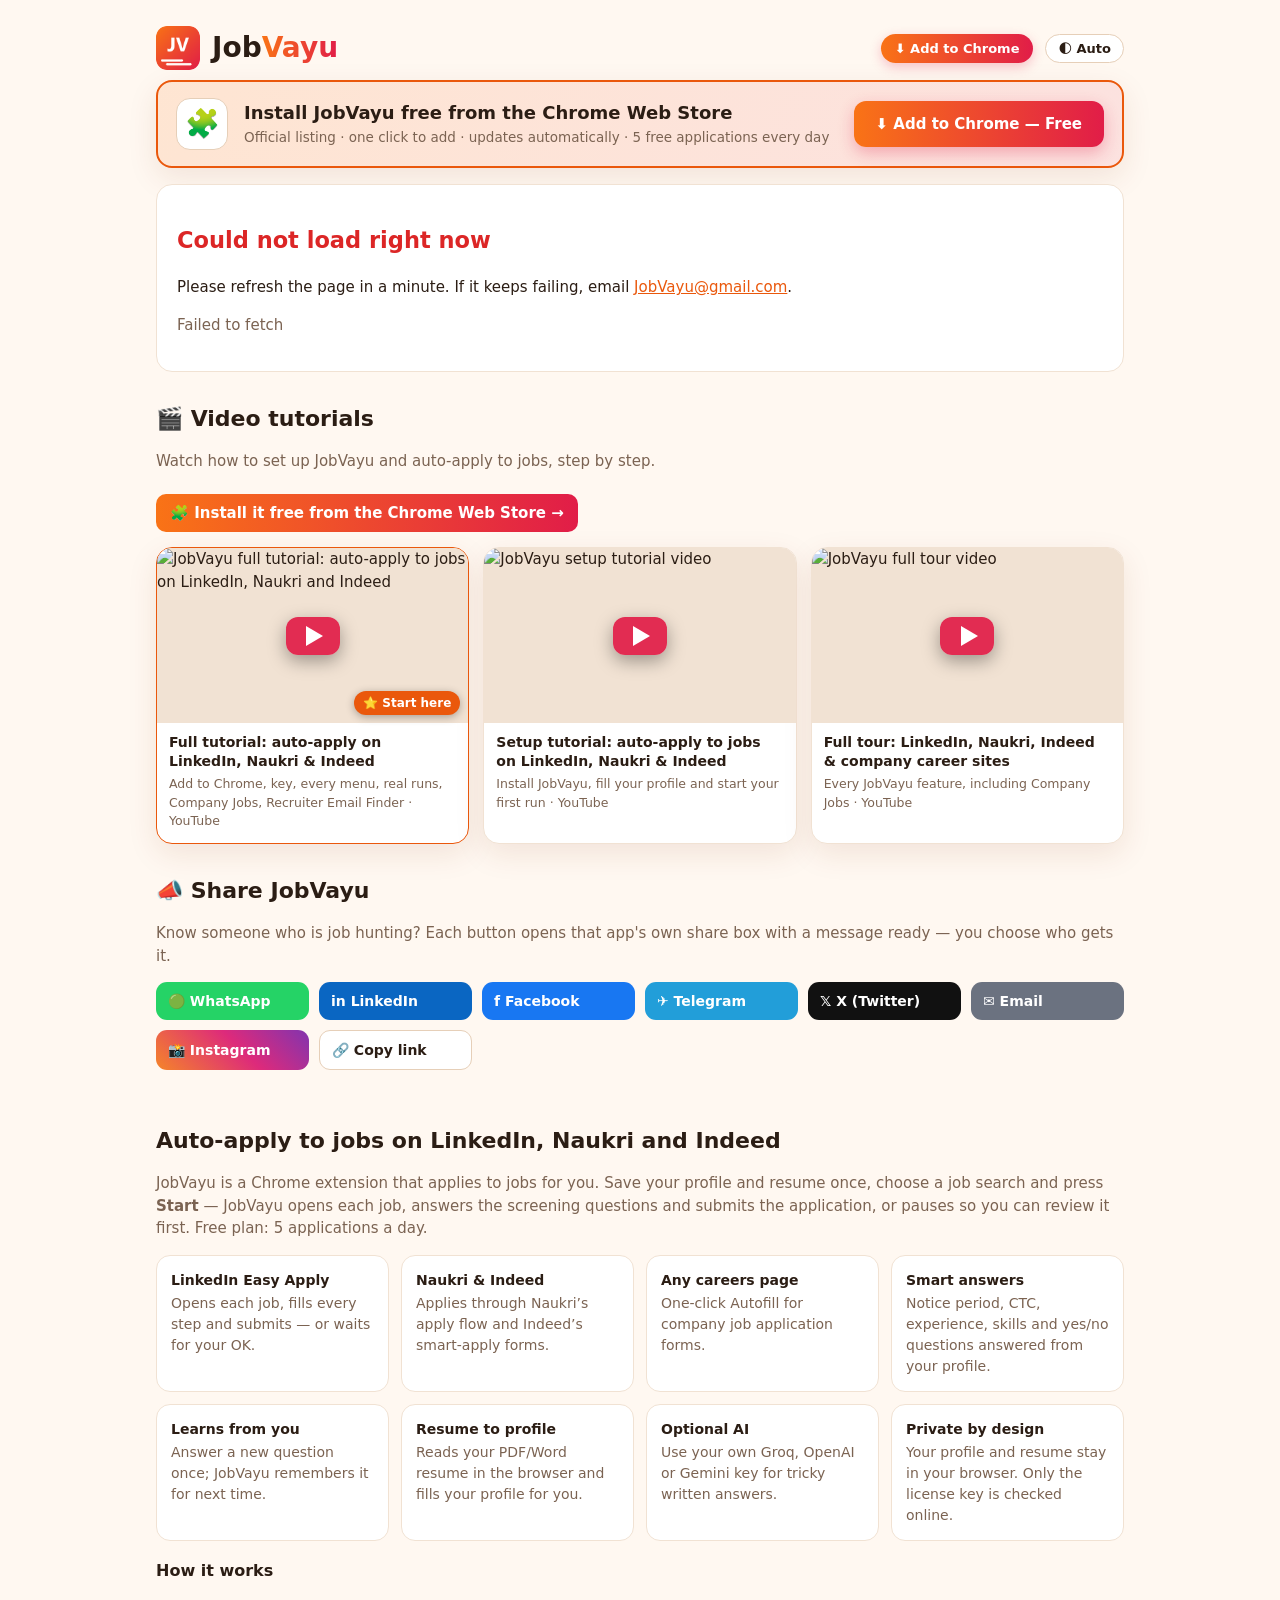
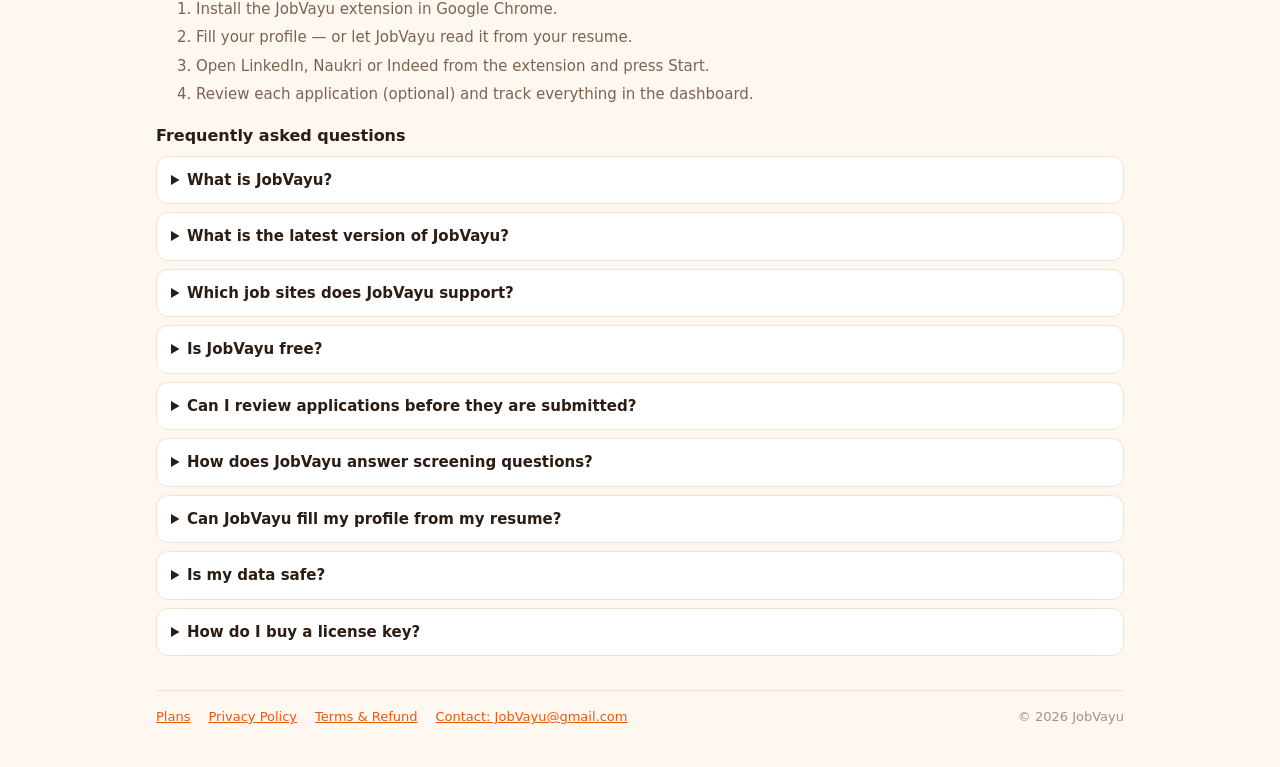
==== commit 536026c2: "Site: highlighted Chrome Web Store banner at the top + install button in Video tutorials Co-Authored" ====
--- a/index.html
+++ b/index.html
@@ -1,596 +1,611 @@
-<!DOCTYPE html>
-<html lang="en-IN">
-<head>
-<meta charset="utf-8">
-<meta name="viewport" content="width=device-width,initial-scale=1">
-<title>JobVayu — Auto Apply to Jobs on LinkedIn, Naukri &amp; Indeed | Chrome Extension</title>
-<meta name="description" content="JobVayu is a Chrome extension that auto-applies to jobs on LinkedIn Easy Apply, Naukri, Indeed and any careers page using your profile and resume. Smart answers, review before submit. Free 5 applications/day; plans from ₹49.">
-<meta name="keywords" content="JobVayu, auto apply jobs, job auto apply extension, LinkedIn Easy Apply automation, Naukri auto apply, Indeed auto apply, job application autofill, AI job apply, Chrome extension for job search, apply to jobs automatically India">
-<meta name="author" content="JobVayu">
-<meta name="application-name" content="JobVayu">
-<meta name="robots" content="index,follow,max-image-preview:large,max-snippet:-1">
-<link rel="canonical" href="https://jobvayu.cfer.in/">
-<!-- address-bar / home-screen icons -->
-<link rel="icon" href="favicon.ico" sizes="any">
-<link rel="icon" type="image/png" sizes="32x32" href="favicon-32.png">
-<link rel="icon" type="image/png" sizes="16x16" href="favicon-16.png">
-<link rel="icon" type="image/png" sizes="192x192" href="icon-192.png">
-<link rel="apple-touch-icon" sizes="180x180" href="apple-touch-icon.png">
-<link rel="manifest" href="site.webmanifest">
-<meta name="theme-color" content="#ea580c">
-<!-- link previews: WhatsApp, Facebook, LinkedIn, Telegram, Slack -->
-<meta property="og:type" content="website">
-<meta property="og:site_name" content="JobVayu">
-<meta property="og:locale" content="en_IN">
-<meta property="og:url" content="https://jobvayu.cfer.in/">
-<meta property="og:title" content="JobVayu — Auto Apply to Jobs on LinkedIn, Naukri &amp; Indeed">
-<meta property="og:description" content="Chrome extension that fills and submits job applications from your profile. Review before submit. Free 5/day, plans from ₹49.">
-<meta property="og:image" content="https://jobvayu.cfer.in/og-image.jpg">
-<meta property="og:image:type" content="image/jpeg">
-<meta property="og:image:width" content="1200">
-<meta property="og:image:height" content="630">
-<meta property="og:image:alt" content="JobVayu logo — auto-apply to jobs on LinkedIn, Naukri, Indeed and any careers page">
-<!-- X / Twitter -->
-<meta name="twitter:card" content="summary_large_image">
-<meta name="twitter:title" content="JobVayu — Auto Apply to Jobs on LinkedIn, Naukri &amp; Indeed">
-<meta name="twitter:description" content="Chrome extension that fills and submits job applications from your profile. Review before submit. Free 5/day, plans from ₹49.">
-<meta name="twitter:image" content="https://jobvayu.cfer.in/og-image.jpg">
-<!-- plain-text summary for AI assistants -->
-<link rel="alternate" type="text/plain" href="llms.txt" title="JobVayu summary for AI tools">
-<script type="application/ld+json">
-[
- {
-  "@context": "https://schema.org",
-  "@type": "SoftwareApplication",
-  "name": "JobVayu",
-  "alternateName": "JobVayu Auto Job Apply",
-  "applicationCategory": "BusinessApplication",
-  "applicationSubCategory": "Job application automation",
-  "operatingSystem": "Windows, macOS, Linux, ChromeOS (Google Chrome)",
-  "browserRequirements": "Requires Google Chrome",
-  "url": "https://jobvayu.cfer.in/",
-  "image": "https://jobvayu.cfer.in/og-image.jpg",
-  "description": "JobVayu is a Chrome extension that auto-applies to jobs on LinkedIn Easy Apply, Naukri, Indeed and any careers page using your profile and resume. Smart answers, review before submit. Free 5 applications/day; plans from ₹49.",
-  "featureList": [
-   "Auto apply on LinkedIn Easy Apply",
-   "Auto apply on Naukri",
-   "Auto apply on Indeed",
-   "Autofill any careers page",
-   "Review before submit",
-   "Smart answers to screening questions",
-   "Optional AI answers (Groq, OpenAI, Gemini)",
-   "Fill profile from resume (PDF/DOCX)",
-   "Application tracker with CSV export"
-  ],
-  "offers": [
-   {
-    "@type": "Offer",
-    "name": "Free",
-    "price": "0",
-    "priceCurrency": "INR",
-    "description": "5 applications per day"
-   },
-   {
-    "@type": "Offer",
-    "name": "1 Day",
-    "price": "49",
-    "priceCurrency": "INR",
-    "description": "1 day, up to 100 applications/day"
-   },
-   {
-    "@type": "Offer",
-    "name": "Monthly",
-    "price": "299",
-    "priceCurrency": "INR",
-    "description": "30 days, up to 150 applications/day"
-   },
-   {
-    "@type": "Offer",
-    "name": "Quarterly",
-    "price": "799",
-    "priceCurrency": "INR",
-    "description": "90 days, up to 300 applications/day, 2 devices"
-   },
-   {
-    "@type": "Offer",
-    "name": "Yearly",
-    "price": "2499",
-    "priceCurrency": "INR",
-    "description": "365 days, up to 300 applications/day, 3 devices"
-   }
-  ],
-  "publisher": {
-   "@type": "Organization",
-   "name": "JobVayu",
-   "email": "JobVayu@gmail.com",
-   "url": "https://jobvayu.cfer.in/",
-   "logo": "https://jobvayu.cfer.in/icon-512.png"
-  }
- },
- {
-  "@context": "https://schema.org",
-  "@type": "FAQPage",
-  "mainEntity": [
-   {
-    "@type": "Question",
-    "name": "What is JobVayu?",
-    "acceptedAnswer": {
-     "@type": "Answer",
-     "text": "JobVayu is a Chrome extension that fills and submits job applications for you on LinkedIn Easy Apply, Naukri and Indeed, and auto-fills forms on any company careers page, using the profile and resume you save once."
-    }
-   },
-   {
-    "@type": "Question",
-    "name": "Which job sites does JobVayu support?",
-    "acceptedAnswer": {
-     "@type": "Answer",
-     "text": "LinkedIn (Easy Apply), Naukri and Indeed are fully supported for auto-apply. The Autofill button also fills application forms on most other careers pages."
-    }
-   },
-   {
-    "@type": "Question",
-    "name": "Is JobVayu free?",
-    "acceptedAnswer": {
-     "@type": "Answer",
-     "text": "Yes. The Free plan allows 5 applications per day. Paid plans: 1 Day ₹49 (100/day), Monthly ₹299 (150/day), Quarterly ₹799 (300/day, 2 devices) and Yearly ₹2499 (300/day, 3 devices)."
-    }
-   },
-   {
-    "@type": "Question",
-    "name": "Can I review applications before they are submitted?",
-    "acceptedAnswer": {
-     "@type": "Answer",
-     "text": "Yes. With “Review before submit” switched on, JobVayu pauses on every application so you can submit or skip it yourself."
-    }
-   },
-   {
-    "@type": "Question",
-    "name": "How does JobVayu answer screening questions?",
-    "acceptedAnswer": {
-     "@type": "Answer",
-     "text": "It uses your profile (experience, notice period, CTC, location, skills), a personal answer bank that learns from you, and optionally an AI model (Groq, OpenAI or Gemini) with your own API key."
-    }
-   },
-   {
-    "@type": "Question",
-    "name": "Can JobVayu fill my profile from my resume?",
-    "acceptedAnswer": {
-     "@type": "Answer",
-     "text": "Yes. Upload your PDF or Word resume and JobVayu reads it inside your browser and suggests your name, contact details, experience, current job, skills and education for you to confirm."
-    }
-   },
-   {
-    "@type": "Question",
-    "name": "Is my data safe?",
-    "acceptedAnswer": {
-     "@type": "Answer",
-     "text": "Your profile, resume and answers are stored only in your own browser. JobVayu does not upload your resume to its servers; only the license key is checked online."
-    }
-   },
-   {
-    "@type": "Question",
-    "name": "How do I buy a license key?",
-    "acceptedAnswer": {
-     "@type": "Answer",
-     "text": "Choose a plan on this page, pay by UPI and submit the UTR/transaction ID. After the payment is verified you receive your license key and installation steps by email. Digital purchases are non-refundable."
-    }
-   }
-  ]
- },
- {
-  "@context": "https://schema.org",
-  "@type": "WebSite",
-  "name": "JobVayu",
-  "url": "https://jobvayu.cfer.in/",
-  "inLanguage": "en-IN",
-  "publisher": {
-   "@type": "Organization",
-   "name": "JobVayu"
-  }
- }
-]
-</script>
-<script>
-  /* order pages show license keys: keep them out of search. The product summary shows on the home page only. */
-  (function () { var q = new URLSearchParams(location.search);
-    if (q.get('order')) { var r = document.querySelector('meta[name=robots]'); if (r) r.content = 'noindex,nofollow'; }
-    if (q.get('order') || q.get('page')) document.documentElement.classList.add('sub'); })();
-</script>
-<script>
-  /* theme: 'auto' | 'light' | 'dark' — applied before paint so there is no flash */
-  (function () { var t; try { t = localStorage.getItem('jvTheme'); } catch (e) {}
-    if (t === 'light' || t === 'dark') document.documentElement.setAttribute('data-theme', t); })();
-</script>
-<style>
-  /* JobVayu "saffron sunrise" theme (matches the extension) */
-  :root { --bg:#fff8f1; --card:#ffffff; --line:#f1e2d3; --line2:#e6cfb8; --tx:#2b1d14; --mut:#7b6352; --dim:#a8917f;
-          --brand:#ea580c; --accent:#e11d48; --grad:linear-gradient(90deg,#f97316,#e11d48); --shadow:0 10px 30px rgba(124,45,18,.10);
-          --input:#ffffff; --key:#fff7ed; --warn-bg:#fffbeb; --warn-line:#fcd34d; --warn-tx:#78350f; --ok:#15803d; --bad:#dc2626; color-scheme:light; }
-  /* Dark theme ("saffron night") — picked with the header switch, or automatic when the computer is in dark mode */
-  :root[data-theme="dark"] { --bg:#15100c; --card:#1c1510; --line:#33261c; --line2:#4a3727; --tx:#f6ebe1; --mut:#c4ab96; --dim:#8f7765;
-          --brand:#fb923c; --accent:#fb7185; --shadow:0 10px 30px rgba(0,0,0,.45);
-          --input:#120d0a; --key:#2a1a10; --warn-bg:#2b2210; --warn-line:#6b5216; --warn-tx:#fcd34d; --ok:#4ade80; --bad:#f87171; color-scheme:dark; }
-  @media (prefers-color-scheme: dark) { :root:not([data-theme="light"]) { --bg:#15100c; --card:#1c1510; --line:#33261c; --line2:#4a3727; --tx:#f6ebe1; --mut:#c4ab96; --dim:#8f7765;
-          --brand:#fb923c; --accent:#fb7185; --shadow:0 10px 30px rgba(0,0,0,.45);
-          --input:#120d0a; --key:#2a1a10; --warn-bg:#2b2210; --warn-line:#6b5216; --warn-tx:#fcd34d; --ok:#4ade80; --bad:#f87171; color-scheme:dark; } }
-  .cws { margin-left:auto; background:var(--grad); color:#fff; box-shadow:0 4px 12px rgba(225,29,72,.25); text-decoration:none; border-radius:999px; padding:7px 14px; font:700 13px 'Segoe UI',system-ui,sans-serif; white-space:nowrap; }
-  .cws:hover { filter:brightness(1.08); }
-  @media (max-width:440px) { header { flex-wrap:wrap; } .thm { margin-left:auto; } .cws { order:3; margin-left:0; flex-basis:100%; text-align:center; padding:9px 14px; font-size:14px; } }
-  .thm { margin-left:0; border:1px solid var(--line2); background:var(--card); color:var(--tx); border-radius:999px; padding:6px 12px; font:600 13px 'Segoe UI',system-ui,sans-serif; cursor:pointer; }
-  .thm:hover { border-color:var(--brand); color:var(--brand); }
-  * { box-sizing: border-box; }
-  body { margin:0; background:var(--bg); color:var(--tx); font:15px/1.5 'Segoe UI',system-ui,-apple-system,Roboto,sans-serif; }
-  a { color:var(--brand); }
-  .w { max-width:1000px; margin:0 auto; padding:26px 16px 40px; }
-  header { display:flex; align-items:center; gap:12px; margin-bottom:6px; }
-  header img { width:44px; height:44px; border-radius:11px; }
-  h1 { font-size:28px; margin:0; }
-  .g { background:var(--grad); -webkit-background-clip:text; background-clip:text; color:transparent; }
-  .m { color:var(--mut); }
-  .cards { display:grid; grid-template-columns:repeat(auto-fit,minmax(210px,1fr)); gap:14px; margin:22px 0; }
-  .c { background:var(--card); border:1px solid var(--line); border-radius:16px; padding:18px; cursor:pointer; box-shadow:var(--shadow); }
-  .c.on { border-color:var(--brand); box-shadow:0 0 0 2px var(--brand), var(--shadow); }
-  .p { font-size:30px; font-weight:800; }
-  ul { padding-left:18px; color:var(--mut); margin:8px 0 0; }
-  .box { background:var(--card); border:1px solid var(--line); border-radius:16px; padding:20px; margin-top:14px; }
-  .warn { border-color:var(--warn-line); background:var(--warn-bg); color:var(--warn-tx); }
-  .pay { display:flex; gap:22px; flex-wrap:wrap; align-items:center; }
-  .qr { width:220px; height:auto; background:#fff; border-radius:12px; padding:8px; border:1px solid var(--line); }
-  .qrlock { position:relative; width:220px; height:220px; border-radius:12px; overflow:hidden; border:1px solid var(--line); background:#fff; flex:none; }
-  .qrfake { position:absolute; inset:-10px; filter:blur(7px); opacity:.6;
-    background: radial-gradient(circle at 18% 18%, #111 0 13%, transparent 14%), radial-gradient(circle at 82% 18%, #111 0 13%, transparent 14%), radial-gradient(circle at 18% 82%, #111 0 13%, transparent 14%),
-      repeating-conic-gradient(#222 0 25%, #fff 0 50%) 0 0/24px 24px; }
-  .qrlock .btn { position:absolute; left:50%; top:50%; transform:translate(-50%,-50%); white-space:nowrap; padding:10px 12px; font-size:14px; }
-  .upiid { font:700 20px Consolas,monospace; margin:6px 0; word-break:break-all; }
-  .upiid.locked { color:var(--dim); letter-spacing:1px; filter:blur(1.5px); user-select:none; }
-  .cpy { margin-left:8px; font:600 12px 'Segoe UI',system-ui,sans-serif; padding:4px 10px; border-radius:8px; border:1px solid var(--line2); background:var(--card); color:var(--tx); cursor:pointer; vertical-align:middle; filter:none; }
-  .paynote { font-size:12.5px; color:var(--dim); margin:6px 0 0; }
-  #upi[hidden] { display:none; }
-  input, select { width:100%; padding:11px; border-radius:10px; border:1px solid var(--line2); background:var(--input); color:var(--tx); font:inherit; margin:4px 0 10px; }
-  input:focus, select:focus { outline:none; border-color:var(--brand); box-shadow:0 0 0 3px rgba(234,88,12,.15); }
-  .grid2 { display:grid; grid-template-columns:1fr 1fr; gap:0 12px; }
-  @media (max-width:600px) { .grid2 { grid-template-columns:1fr; } }
-  .btn { display:inline-block; border:0; padding:12px 20px; border-radius:11px; color:#fff; text-decoration:none; font:inherit; font-weight:800; background:var(--grad); cursor:pointer; box-shadow:0 6px 16px rgba(225,29,72,.25); }
-  .btn[disabled] { opacity:.6; cursor:wait; }
-  .key { font:700 24px Consolas,monospace; background:var(--key); color:var(--tx); border:1px dashed var(--brand); border-radius:12px; padding:14px 18px; display:inline-block; letter-spacing:1px; word-break:break-all; }
-  .ok { color:var(--ok); } .err { color:var(--bad); }
-  .agree { display:flex; gap:10px; align-items:flex-start; margin:4px 0 14px; color:var(--mut); font-size:14px; cursor:pointer; }
-  .agree input { width:18px; height:18px; margin:2px 0 0; flex:none; accent-color:var(--brand); }
-  footer { margin-top:34px; padding-top:16px; border-top:1px solid var(--line); display:flex; flex-wrap:wrap; gap:18px; font-size:13px; color:var(--dim); }
-  footer span { margin-left:auto; }
-  ol li { margin-bottom:6px; }
-  .loading { color:var(--mut); padding:40px 0; }
-  .about { margin-top:30px; } .sub .about { display:none; }
-  .about h2 { font-size:22px; margin:0 0 6px; } .about h3 { font-size:16px; margin:18px 0 4px; }
-  .feat { display:grid; grid-template-columns:repeat(auto-fit,minmax(230px,1fr)); gap:12px; margin:14px 0 6px; padding:0; list-style:none; color:inherit; }
-  .feat li { background:var(--card); border:1px solid var(--line); border-radius:14px; padding:14px; color:var(--mut); font-size:14px; margin:0; }
-  .feat li b { display:block; color:var(--tx); margin-bottom:2px; }
-  .faq details { background:var(--card); border:1px solid var(--line); border-radius:12px; padding:12px 14px; margin:8px 0; }
-  .faq summary { cursor:pointer; font-weight:700; color:var(--tx); }
-  .faq details p { color:var(--mut); margin:8px 0 0; font-size:14px; }
-  .vids { display:grid; grid-template-columns:repeat(3,minmax(0,1fr)); gap:14px; margin:14px 0 6px; }
-  @media (max-width:820px) { .vids { grid-template-columns:repeat(2,minmax(0,1fr)); } }
-  @media (max-width:540px) { .vids { grid-template-columns:1fr; } }
-  .shares { display:grid; grid-template-columns:repeat(auto-fill,minmax(150px,1fr)); gap:10px; margin:14px 0 6px; }
-  .sh-btn { display:block; border:0; border-radius:11px; padding:11px 12px; font:700 14px 'Segoe UI',system-ui,sans-serif; color:#fff; cursor:pointer; text-align:left; text-decoration:none; transition:transform .1s, filter .1s; }
-  .sh-btn:hover { transform:translateY(-1px); filter:brightness(1.06); }
-  .sh-btn[hidden] { display:none; }
-  .sh-wa { background:#25d366; } .sh-li { background:#0a66c2; } .sh-fb { background:#1877f2; } .sh-tg { background:#229ed9; } .sh-x { background:#111; } .sh-em { background:#6b7280; }
-  .sh-ig { background:linear-gradient(45deg,#f58529,#dd2a7b 55%,#8134af); } .sh-cp { background:var(--card); color:var(--tx); border:1px solid var(--line2); } .sh-nat { background:var(--grad); }
-  .sh-note { min-height:18px; font-size:13px; font-weight:600; color:var(--ok); }
-  @media (prefers-reduced-motion: reduce) { .sh-btn { transition:none; } .sh-btn:hover { transform:none; } }
-  .vid { display:block; background:var(--card); border:1px solid var(--line); border-radius:16px; overflow:hidden; text-decoration:none; color:inherit; box-shadow:var(--shadow); transition:transform .15s, border-color .15s; }
-  .vid:hover, .vid:focus-visible { transform:translateY(-2px); border-color:var(--brand); outline:none; }
-  .vid .th { position:relative; aspect-ratio:16/9; background:var(--line); }
-  .vid .th img { display:block; width:100%; height:100%; object-fit:cover; }
-  .vid .play { position:absolute; inset:0; margin:auto; width:54px; height:38px; border-radius:12px; background:rgba(225,29,72,.92); display:flex; align-items:center; justify-content:center; box-shadow:0 6px 18px rgba(0,0,0,.35); }
-  .vid .play::after { content:""; border-style:solid; border-width:10px 0 10px 17px; border-color:transparent transparent transparent #fff; margin-left:4px; }
-  .vid:hover .play { background:#e11d48; }
-  .vid .tx { padding:10px 12px 12px; }
-  .vid .tx b { display:block; color:var(--tx); font-size:14px; line-height:1.35; }
-  .vid .tx span { display:block; color:var(--mut); font-size:12.5px; margin-top:4px; }
-  .vid .badge { position:absolute; right:8px; bottom:8px; background:var(--brand); color:#fff; font-size:12px; font-weight:700; padding:3px 9px; border-radius:999px; box-shadow:0 2px 8px rgba(0,0,0,.3); }
-  .vid.main { border-color:var(--brand); }
-  @media (prefers-reduced-motion: reduce) { .vid { transition:none; } .vid:hover { transform:none; } }
-</style>
-</head>
-<body>
-<div class="w">
-  <header><img src="icon-128.png" alt="JobVayu logo" width="44" height="44"><h1>Job<span class="g">Vayu</span></h1><a class="cws" id="cws" href="https://chromewebstore.google.com/detail/jobvayu-%E2%80%93-ai-auto-job-app/lndgpkegiegcacfmbcilnhiphkpoegnj" target="_blank" rel="noopener" title="Install JobVayu from the Chrome Web Store">⬇ Add to Chrome</a><button class="thm" id="thm" type="button" title="Switch light / dark">🌓 Auto</button></header>
-  <div id="buy" aria-hidden="true"></div>
-  <main id="app"><p class="loading">Loading…</p></main>
-  <section class="about" id="tutorials" aria-labelledby="tut-h">
-    <h2 id="tut-h">🎬 Video tutorials</h2>
-    <p class="m">Watch how to set up JobVayu and auto-apply to jobs, step by step. Install it free from the <a href="https://chromewebstore.google.com/detail/jobvayu-%E2%80%93-ai-auto-job-app/lndgpkegiegcacfmbcilnhiphkpoegnj" target="_blank" rel="noopener"><b>Chrome Web Store</b></a>.</p>
-    <div class="vids">
-      <a class="vid main" href="https://youtu.be/1tU0MOoqfDM" target="_blank" rel="noopener">
-        <div class="th"><img src="https://i.ytimg.com/vi/1tU0MOoqfDM/maxresdefault.jpg" alt="JobVayu full tutorial: auto-apply to jobs on LinkedIn, Naukri and Indeed" width="1280" height="720" loading="lazy" onerror="this.onerror=null;this.src='https://i.ytimg.com/vi/1tU0MOoqfDM/hqdefault.jpg'"><span class="badge">⭐ Start here</span><span class="play" aria-hidden="true"></span></div>
-        <div class="tx"><b>Full tutorial: auto-apply on LinkedIn, Naukri &amp; Indeed</b><span>Add to Chrome, key, every menu, real runs, Company Jobs, Recruiter Email Finder · YouTube</span></div>
-      </a>
-      <a class="vid" href="https://youtu.be/3soFBQoLBN4" target="_blank" rel="noopener">
-        <div class="th"><img src="https://i.ytimg.com/vi/3soFBQoLBN4/maxresdefault.jpg" alt="JobVayu setup tutorial video" width="1280" height="720" loading="lazy" onerror="this.onerror=null;this.src='https://i.ytimg.com/vi/3soFBQoLBN4/hqdefault.jpg'"><span class="play" aria-hidden="true"></span></div>
-        <div class="tx"><b>Setup tutorial: auto-apply to jobs on LinkedIn, Naukri &amp; Indeed</b><span>Install JobVayu, fill your profile and start your first run · YouTube</span></div>
-      </a>
-      <a class="vid" href="https://youtu.be/yLO38GfVU28" target="_blank" rel="noopener">
-        <div class="th"><img src="https://i.ytimg.com/vi/yLO38GfVU28/maxresdefault.jpg" alt="JobVayu full tour video" width="1280" height="720" loading="lazy" onerror="this.onerror=null;this.src='https://i.ytimg.com/vi/yLO38GfVU28/hqdefault.jpg'"><span class="play" aria-hidden="true"></span></div>
-        <div class="tx"><b>Full tour: LinkedIn, Naukri, Indeed &amp; company career sites</b><span>Every JobVayu feature, including Company Jobs · YouTube</span></div>
-      </a>
-    </div>
-  </section>
-  <section class="about" id="share" aria-labelledby="share-h">
-    <h2 id="share-h">📣 Share JobVayu</h2>
-    <p class="m">Know someone who is job hunting? Each button opens that app's own share box with a message ready — you choose who gets it.</p>
-    <div class="shares">
-      <a class="sh-btn sh-wa" data-sh="wa" href="https://wa.me/?text=I%27m%20using%20JobVayu%20to%20auto-apply%20to%20jobs%20on%20LinkedIn%2C%20Naukri%20and%20Indeed%20%E2%80%94%20it%20fills%20the%20application%20forms%20for%20you%2C%20and%20you%20check%20each%20one%20before%20it%20is%20sent.%20Free%20to%20try%20%285%20applications%20a%20day%29%3A%20https%3A%2F%2Fjobvayu.cfer.in%2F" target="_blank" rel="noopener">🟢 WhatsApp</a>
-      <a class="sh-btn sh-li" data-sh="li" href="https://www.linkedin.com/sharing/share-offsite/?url=https%3A%2F%2Fjobvayu.cfer.in%2F" target="_blank" rel="noopener">in LinkedIn</a>
-      <a class="sh-btn sh-fb" data-sh="fb" href="https://www.facebook.com/sharer/sharer.php?u=https%3A%2F%2Fjobvayu.cfer.in%2F" target="_blank" rel="noopener">f Facebook</a>
-      <a class="sh-btn sh-tg" data-sh="tg" href="https://t.me/share/url?url=https%3A%2F%2Fjobvayu.cfer.in%2F&amp;text=I%27m%20using%20JobVayu%20to%20auto-apply%20to%20jobs%20on%20LinkedIn%2C%20Naukri%20and%20Indeed%20%E2%80%94%20it%20fills%20the%20application%20forms%20for%20you%2C%20and%20you%20check%20each%20one%20before%20it%20is%20sent.%20Free%20to%20try%20%285%20applications%20a%20day%29" target="_blank" rel="noopener">✈️ Telegram</a>
-      <a class="sh-btn sh-x" data-sh="x" href="https://twitter.com/intent/tweet?text=I%27m%20using%20JobVayu%20to%20auto-apply%20to%20jobs%20on%20LinkedIn%2C%20Naukri%20and%20Indeed%20%E2%80%94%20it%20fills%20the%20application%20forms%20for%20you%2C%20and%20you%20check%20each%20one%20before%20it%20is%20sent.%20Free%20to%20try%20%285%20applications%20a%20day%29&amp;url=https%3A%2F%2Fjobvayu.cfer.in%2F" target="_blank" rel="noopener">𝕏 X (Twitter)</a>
-      <a class="sh-btn sh-em" data-sh="em" href="mailto:?subject=JobVayu%20%E2%80%94%20auto-apply%20to%20jobs%20on%20LinkedIn%2C%20Naukri%20and%20Indeed&amp;body=I%27m%20using%20JobVayu%20to%20auto-apply%20to%20jobs%20on%20LinkedIn%2C%20Naukri%20and%20Indeed%20%E2%80%94%20it%20fills%20the%20application%20forms%20for%20you%2C%20and%20you%20check%20each%20one%20before%20it%20is%20sent.%20Free%20to%20try%20%285%20applications%20a%20day%29%3A%20https%3A%2F%2Fjobvayu.cfer.in%2F" target="_blank" rel="noopener">✉️ Email</a>
-      <button class="sh-btn sh-ig" type="button" data-sh="instagram">📸 Instagram</button>
-      <button class="sh-btn sh-cp" type="button" data-sh="copy">🔗 Copy link</button>
-      <button class="sh-btn sh-nat" type="button" data-sh="native" hidden>📤 More apps…</button>
-    </div>
-    <div class="sh-note" id="shNote" role="status" aria-live="polite"></div>
-  </section>
-  <section class="about" id="about" aria-labelledby="about-h">
-    <h2 id="about-h">Auto-apply to jobs on LinkedIn, Naukri and Indeed</h2>
-    <p class="m">JobVayu is a Chrome extension that applies to jobs for you. Save your profile and resume once, choose a job search and press <b>Start</b> — JobVayu opens each job, answers the screening questions and submits the application, or pauses so you can review it first. Free plan: 5 applications a day.</p>
-    <ul class="feat">
-      <li><b>LinkedIn Easy Apply</b>Opens each job, fills every step and submits — or waits for your OK.</li>
-      <li><b>Naukri &amp; Indeed</b>Applies through Naukri’s apply flow and Indeed’s smart-apply forms.</li>
-      <li><b>Any careers page</b>One-click Autofill for company job application forms.</li>
-      <li><b>Smart answers</b>Notice period, CTC, experience, skills and yes/no questions answered from your profile.</li>
-      <li><b>Learns from you</b>Answer a new question once; JobVayu remembers it for next time.</li>
-      <li><b>Resume to profile</b>Reads your PDF/Word resume in the browser and fills your profile for you.</li>
-      <li><b>Optional AI</b>Use your own Groq, OpenAI or Gemini key for tricky written answers.</li>
-      <li><b>Private by design</b>Your profile and resume stay in your browser. Only the license key is checked online.</li>
-    </ul>
-    <h3>How it works</h3>
-    <ol class="m"><li>Install the JobVayu extension in Google Chrome.</li><li>Fill your profile — or let JobVayu read it from your resume.</li><li>Open LinkedIn, Naukri or Indeed from the extension and press Start.</li><li>Review each application (optional) and track everything in the dashboard.</li></ol>
-    <div class="faq">
-      <h3>Frequently asked questions</h3>
-      <details><summary>What is JobVayu?</summary><p>JobVayu is a Chrome extension that fills and submits job applications for you on LinkedIn Easy Apply, Naukri and Indeed, and auto-fills forms on any company careers page, using the profile and resume you save once.</p></details>
-      <details id="faqVer"><summary>What is the latest version of JobVayu?</summary><p>The latest version is <b id="latestVer">…</b></p></details>
-      <details><summary>Which job sites does JobVayu support?</summary><p>LinkedIn (Easy Apply), Naukri and Indeed are fully supported for auto-apply. The Autofill button also fills application forms on most other careers pages.</p></details>
-      <details><summary>Is JobVayu free?</summary><p>Yes. The Free plan allows 5 applications per day. Paid plans: 1 Day ₹49 (100/day), Monthly ₹299 (150/day), Quarterly ₹799 (300/day, 2 devices) and Yearly ₹2499 (300/day, 3 devices).</p></details>
-      <details><summary>Can I review applications before they are submitted?</summary><p>Yes. With “Review before submit” switched on, JobVayu pauses on every application so you can submit or skip it yourself.</p></details>
-      <details><summary>How does JobVayu answer screening questions?</summary><p>It uses your profile (experience, notice period, CTC, location, skills), a personal answer bank that learns from you, and optionally an AI model (Groq, OpenAI or Gemini) with your own API key.</p></details>
-      <details><summary>Can JobVayu fill my profile from my resume?</summary><p>Yes. Upload your PDF or Word resume and JobVayu reads it inside your browser and suggests your name, contact details, experience, current job, skills and education for you to confirm.</p></details>
-      <details><summary>Is my data safe?</summary><p>Your profile, resume and answers are stored only in your own browser. JobVayu does not upload your resume to its servers; only the license key is checked online.</p></details>
-      <details><summary>How do I buy a license key?</summary><p>Choose a plan on this page, pay by UPI and submit the UTR/transaction ID. After the payment is verified you receive your license key and installation steps by email. Digital purchases are non-refundable.</p></details>
-    </div>
-  </section>
-  <footer>
-    <a href="./">Plans</a><a href="?page=privacy">Privacy Policy</a><a href="?page=terms">Terms &amp; Refund</a>
-    <a href="mailto:JobVayu@gmail.com">Contact: JobVayu@gmail.com</a><span>© <span id="yr"></span> JobVayu</span>
-  </footer>
-</div>
-
-<script>
-/* JobVayu website. All data comes from the license server (Google Apps Script) in the background,
- * so visitors never open a script.google.com page (avoids Google's multi-account "unable to open the file" bug). */
-const LIVE_API = 'https://script.google.com/macros/s/AKfycbz0fB73mKcsiauUlKhnZiRSPY-MBeXCAKc0fylL8daTnZ7jRwQ03zPBnPfR5a_6c7bm5Q/exec';
-// Local testing only: ?testapi=http://127.0.0.1:PORT/exec (ignored unless it points at this computer)
-const TEST_API = new URLSearchParams(location.search).get('testapi');
-const API = TEST_API && /^http:\/\/127\.0\.0\.1:\d+\//.test(TEST_API) ? TEST_API : LIVE_API;
-const keep = () => (API === LIVE_API ? '' : '&testapi=' + encodeURIComponent(API));   // keep the test switch on own links
-const SUPPORT = 'JobVayu@gmail.com';
-/* 📣 Share row: plain links for WhatsApp / LinkedIn / Facebook / Telegram / X / Email; Instagram has no web share link,
- * so it copies the message; "More apps…" appears where the browser has its own share sheet (phones). */
-(function () {
-  const SHARE_URL = 'https://jobvayu.cfer.in/', SHARE_MSG = "I'm using JobVayu to auto-apply to jobs on LinkedIn, Naukri and Indeed — it fills the application forms for you, and you check each one before it is sent. Free to try (5 applications a day): https://jobvayu.cfer.in/";
-  const note = (t) => { const n = document.getElementById('shNote'); if (!n) return; n.textContent = t; clearTimeout(note.t); note.t = setTimeout(() => { n.textContent = ''; }, 4000); };
-  const copy = (t) => (navigator.clipboard ? navigator.clipboard.writeText(t) : Promise.reject()).then(() => true).catch(() => {
-    const a = document.createElement('textarea'); a.value = t; document.body.appendChild(a); a.select(); const ok = document.execCommand('copy'); a.remove(); return ok; });
-  const nat = document.querySelector('[data-sh="native"]');
-  if (nat && navigator.share) nat.hidden = false;
-  document.querySelectorAll('#share [data-sh]').forEach((b) => b.addEventListener('click', async (e) => {
-    const k = b.dataset.sh;
-    if (k === 'copy') { e.preventDefault(); if (await copy(SHARE_URL)) note('✓ Link copied — paste it anywhere.'); }
-    else if (k === 'instagram') { e.preventDefault(); if (await copy(SHARE_MSG)) note('✓ Message copied — paste it in an Instagram story, post or DM.'); window.open('https://www.instagram.com/', '_blank', 'noopener'); }
-    else if (k === 'native') { e.preventDefault(); try { await navigator.share({ title: 'JobVayu', text: SHARE_MSG, url: SHARE_URL }); } catch (err) { /* closed */ } }
-    else if (k === 'li' || k === 'fb') { copy(SHARE_MSG).then((ok) => ok && note('✓ Message copied too — paste it into the post if you like.')); }
-  }));
-})();
-const app = document.getElementById('app');
-document.getElementById('yr').textContent = new Date().getFullYear();
-const esc = (s) => String(s == null ? '' : s).replace(/[&<>"']/g, (c) => ({ '&': '&amp;', '<': '&lt;', '>': '&gt;', '"': '&quot;', "'": '&#39;' }[c]));
-const q = new URLSearchParams(location.search);
-
-// credentials:'omit' → Google cookies are never sent, so signed-in users can't hit the multi-account bug.
-const apiGet = (params) => fetch(API + '?' + new URLSearchParams(params), { credentials: 'omit' }).then((r) => r.json());
-const apiPost = (body) => fetch(API, { method: 'POST', credentials: 'omit', headers: { 'Content-Type': 'text/plain;charset=utf-8' }, body: JSON.stringify(body) }).then((r) => r.json());
-
-function fail(e) { app.innerHTML = '<div class="box"><h2 class="err">Could not load right now</h2><p>Please refresh the page in a minute. If it keeps failing, email <a href="mailto:' + SUPPORT + '">' + SUPPORT + '</a>.</p><p class="m">' + esc(e && e.message || e) + '</p></div>'; }
-
-/* Direct download of the Drive zip: starts the download at once. The Drive preview page says "can't preview"
- * on phones and hides its ⬇ button, so it is only the second option. */
-const directDl = (u) => { const m = String(u || '').match(/drive\.google\.com\/file\/d\/([\w-]+)/); return m ? 'https://drive.usercontent.google.com/download?id=' + m[1] + '&export=download&confirm=t' : u; };
-function dlButtons(cfg) {
-  if (cfg.installMode === 'store') return '<p><a class="btn" id="dlBtn" href="' + esc(cfg.download) + '" target="_blank">⬇ Add JobVayu to Chrome</a></p>';
-  return '<p><a class="btn" id="dlBtn" href="' + esc(directDl(cfg.download)) + '">⬇ Download JobVayu</a> <span class="m">or <a id="dlDrive" href="' + esc(cfg.download) + '" target="_blank">open it in Google Drive</a></span></p>';
-}
-function installSteps(cfg) {
-  const dl = esc(cfg.download);
-  const s = cfg.installMode === 'store'
-    ? ['Open <a href="' + dl + '" target="_blank">the Chrome Web Store page</a> and click <b>Add to Chrome → Add extension</b>.', 'Click the puzzle icon 🧩 in Chrome and <b>pin JobVayu</b>.']
-    : ['<b>Download</b>: <a href="' + esc(directDl(cfg.download)) + '"><b>Download JobVayu</b></a> (the zip downloads straight away). If it does not, <a href="' + dl + '" target="_blank">open it in Google Drive</a> and click the download ⬇ button.',
-       'Right-click the zip → <b>Extract All</b>. Keep the <b>JobVayu</b> folder in a safe place (for example Documents).',
-       'In Chrome open <b>chrome://extensions</b> and turn on <b>Developer mode</b> (top right).',
-       'Click <b>Load unpacked</b> and select the extracted <b>JobVayu</b> folder (it contains <i>manifest.json</i>).',
-       'Click the puzzle icon 🧩 and <b>pin JobVayu</b>.'];
-  s.push('Click the <b>JobVayu</b> icon, paste your key and press <b>✓</b> — it shows <b>ACTIVE</b>.',
-         'Open the <b>Dashboard</b>, fill <b>Profile</b> and <b>Skills &amp; Resume</b>, then start auto-apply on LinkedIn, Naukri or Indeed.');
-  return '<ol>' + s.map((x) => '<li>' + x + '</li>').join('') + '</ol>' +
-    (cfg.installMode === 'store' ? '' : '<p class="m">Tip: if Chrome shows "Disable developer mode extensions", click <b>Cancel</b>.</p>') +
-    (cfg.tutorial ? '<p>🎬 <a href="' + esc(cfg.tutorial) + '" target="_blank"><b>Watch the step-by-step video tutorial</b></a></p>' : '');
-}
-
-/* ---------------- pricing + order form ---------------- */
-function renderBuy(cfg) {
-  const def = cfg.plans.find((p) => p.id === 'quarterly') || cfg.plans[0];
-  const card = (p) => '<div class="c' + (p.id === def.id ? ' on' : '') + '" data-id="' + p.id + '"><div class="m">' + esc(p.label) + (p.id === 'quarterly' ? ' · Most popular' : '') + '</div>' +
-    '<div class="p">₹' + p.price + '</div><div class="m">' + p.days + (p.days === 1 ? ' day' : ' days') + '</div><ul>' +
-    '<li>Up to ' + p.dailyLimit + ' applications/day</li><li>LinkedIn, Naukri, Indeed + any careers page</li><li>Smart answers + review before submit</li><li>' + p.maxDevices + ' device(s)</li></ul></div>';
-  app.innerHTML =
-    '<h2 style="margin:6px 0 4px">🔑 Get your JobVayu license key</h2><p class="m">Auto-apply to jobs on LinkedIn, Naukri and Indeed from your profile. Free plan: 5 applications/day, no key needed. For more: pick a plan, pay by UPI and send the transaction ID — your key is emailed to you (usually within a few hours). Then paste it in JobVayu → License.</p>' +
-    '<div class="cards">' + cfg.plans.map(card).join('') + '</div>' +
-    '<div class="box warn"><b style="color:var(--warn-tx)">⚠️ No refunds.</b> JobVayu is a digital product and your license key is delivered online, so <b>all payments are final and non-refundable</b>. Please try the Free plan (5 applications/day) first. <a href="?page=terms">Terms &amp; Refund Policy</a></div>' +
-    // Payment details are NOT in the page: they are fetched (?api=pay) only when the visitor presses "Show payment details",
-    // so search engines, scrapers and bots never see the UPI ID or the QR code. The blurred QR is a fake pattern.
-    '<div class="box" id="paybox"><h3 style="margin-top:0">1. Pay <span id="amt"></span> by UPI</h3><div class="pay">' +
-      '<div class="qrlock" id="qrlock"><div class="qrfake" aria-hidden="true"></div><button class="btn" id="reveal" type="button">🔒 Show payment details</button></div>' +
-      '<div><div class="m">Scan with GPay / PhonePe / Paytm / any UPI app, or pay to:</div><div class="upiid locked" id="upiId">•••••••••••••@•••••••••</div>' +
-      '<div class="m">Name: <span id="payee">•••••••••••</span></div><p><a class="btn" id="upi" href="#" hidden>Pay with UPI app (mobile)</a></p>' +
-      '<p class="paynote" id="paynote">🔒 Shown only when you ask.</p></div></div></div>' +
-    '<div class="box"><h3 style="margin-top:0">2. Send your payment details</h3><p class="m">After paying, copy the <b>UPI transaction ID / UTR</b> (12 digits) from your payment app.</p>' +
-      '<form id="f"><div class="grid2"><div>Plan<select id="plan">' + cfg.plans.map((p) => '<option value="' + p.id + '">' + esc(p.label) + ' — ₹' + p.price + '</option>').join('') + '</select></div>' +
-      '<div>UPI transaction ID / UTR<input id="utr" required placeholder="e.g. 412345678901" inputmode="numeric"></div>' +
-      '<div>Your name<input id="name" required></div><div>Email (key is sent here)<input id="email" type="email" required></div>' +
-      '<div>Mobile (optional)<input id="phone" inputmode="tel"></div></div>' +
-      '<label class="agree"><input type="checkbox" id="agree" required><span>I agree to the <a href="?page=terms">Terms &amp; Refund Policy</a> and understand that <b>payments are non-refundable</b> because JobVayu is a digital product.</span></label>' +
-      '<button class="btn" id="sb" type="submit">Submit payment details</button> <span id="msg"></span></form></div>' +
-    '<p class="m">We confirm payments manually, usually within a few hours. Your key is emailed and shown on your order page.</p>';
-
-  const sel = document.getElementById('plan');
-  const sync = () => {
-    const p = cfg.plans.find((x) => x.id === sel.value);
-    document.querySelectorAll('.c').forEach((c) => c.classList.toggle('on', c.dataset.id === p.id));
-    document.getElementById('amt').textContent = '₹' + p.price;
-    if (pay) document.getElementById('upi').href = 'upi://pay?pa=' + encodeURIComponent(pay.upiId) + '&pn=' + encodeURIComponent(pay.payee) + '&cu=INR&am=' + p.price + '&tn=' + encodeURIComponent(pay.product || cfg.product);
-  };
-  let pay = null;
-  document.getElementById('reveal').addEventListener('click', async () => {
-    const b = document.getElementById('reveal'), note = document.getElementById('paynote');
-    b.disabled = true; b.textContent = 'Loading…';
-    let r = null;
-    try { r = await apiGet({ api: 'pay' }); } catch (e) { r = null; }
-    if (!(r && r.ok && r.upiId) && cfg.upiId) r = { ok: true, upiId: cfg.upiId, payee: cfg.payee, qr: cfg.qr, product: cfg.product };   // older license server
-    if (!(r && r.ok && r.upiId)) {
-      b.disabled = false; b.textContent = '🔒 Show payment details';
-      note.className = 'paynote err'; note.textContent = (r && r.error) || 'Could not load the payment details — please try again.';
-      return;
-    }
-    pay = r;
-    const lock = document.getElementById('qrlock');
-    if (pay.qrData || pay.qr) {
-      const img = document.createElement('img');
-      img.className = 'qr'; img.alt = 'UPI QR code'; img.width = 220;
-      // The license server sends the QR picture itself (qrData) — no Google Drive needed. Older servers send only a Drive
-      // address, which Drive sometimes refuses for a moment: retry, then try Drive's other image address, then fall back to text.
-      const q = pay.qr || '';
-      const did = (q.match(/[?&]id=([\w-]+)/) || [])[1];
-      const tries = q ? [q + (q.includes('?') ? '&' : '?') + 'r=' + Date.now()].concat(did ? ['https://drive.google.com/uc?export=view&id=' + did] : []) : [];
-      if (pay.qrData && q) tries.unshift(q);
-      img.onerror = () => {
-        const next = tries.shift();
-        if (next) { setTimeout(() => { img.src = next; }, 1200); return; }
-        const m = document.createElement('p'); m.className = 'paynote'; m.textContent = 'The QR code did not load — pay to the UPI ID instead.'; img.replaceWith(m);
-      };
-      img.src = pay.qrData || q;
-      lock.replaceWith(img);
-    } else lock.remove();
-    const id = document.getElementById('upiId');
-    id.classList.remove('locked'); id.textContent = pay.upiId;
-    const cp = document.createElement('button'); cp.type = 'button'; cp.className = 'cpy'; cp.textContent = '📋 Copy';
-    cp.addEventListener('click', () => { navigator.clipboard.writeText(pay.upiId).then(() => { cp.textContent = '✓ Copied'; setTimeout(() => { cp.textContent = '📋 Copy'; }, 1500); }).catch(() => {}); });
-    id.appendChild(cp);
-    document.getElementById('payee').textContent = pay.payee || '';
-    document.getElementById('upi').hidden = false;
-    note.className = 'paynote'; note.textContent = 'After paying, send the transaction ID below.';
-    sync();
-  });
-  sel.value = def.id; sync();
-  sel.addEventListener('change', sync);
-  document.querySelectorAll('.c').forEach((c) => c.addEventListener('click', () => { sel.value = c.dataset.id; sync(); document.querySelector('.pay').scrollIntoView({ behavior: 'smooth' }); }));
-  document.getElementById('f').addEventListener('submit', async (e) => {
-    e.preventDefault();
-    const b = document.getElementById('sb'), m = document.getElementById('msg');
-    b.disabled = true; m.className = 'm'; m.textContent = 'Submitting…';
-    try {
-      const r = await apiPost({ action: 'order', plan: sel.value, utr: document.getElementById('utr').value, name: document.getElementById('name').value,
-                                email: document.getElementById('email').value, phone: document.getElementById('phone').value, agree: document.getElementById('agree').checked });
-      if (!r.ok) throw new Error(r.error || 'Could not submit');
-      location.href = '?order=' + encodeURIComponent(r.orderId) + keep();
-    } catch (err) { b.disabled = false; m.className = 'err'; m.textContent = err.message; }
-  });
-}
-
-/* ---------------- order status / key ---------------- */
-async function renderOrder(id) {
-  const [o, cfg] = await Promise.all([apiGet({ api: 'order', id }), apiGet({ api: 'config' })]);
-  if (!o.found) { app.innerHTML = '<div class="box"><h2>Order not found</h2><p class="m">Check the link in your email, or contact <a href="mailto:' + SUPPORT + '">' + SUPPORT + '</a>.</p></div>'; return; }
-  const head = '<h2 style="margin:8px 0 2px">Order ' + esc(o.orderId) + '</h2><p class="m">' + (o.trial ? '1-month free trial' : esc(o.plan) + ' plan · ₹' + esc(o.amount)) + ' · UTR ' + esc(o.utr) + '</p>';
-  if (o.status === 'approved' && o.key) {
-    app.innerHTML = head + '<h2 class="ok">✅ ' + (o.trial ? 'Your 1-month free trial is approved' : 'Payment confirmed') + ' — here is your license key</h2>' +
-      '<p><span class="key" id="k">' + esc(o.key) + '</span> <button class="btn" id="cp" style="padding:9px 14px">Copy</button></p>' +
-      dlButtons(cfg) +
-      '<div class="box"><h3 style="margin-top:0">Install in a few simple steps</h3>' + installSteps(cfg) + '</div>' +
-      '<p class="m">The key was also emailed to ' + esc(o.email) + '.</p>';
-    document.getElementById('cp').onclick = function () { navigator.clipboard.writeText(o.key); this.textContent = 'Copied ✓'; };
-  } else if (o.status === 'rejected') {
-    app.innerHTML = head + '<h2 class="err">⚠️ We could not confirm this payment</h2><p>' + esc(o.reason || '') + '</p><p class="m">Reply to our email or write to <a href="mailto:' + SUPPORT + '">' + SUPPORT + '</a> with a payment screenshot.</p>';
-  } else {
-    app.innerHTML = head + '<h2>⏳ Waiting for payment confirmation</h2><p class="m">We check UPI payments manually, usually within a few hours. Refresh this page later — your key will appear here and in your email (' + esc(o.email) + ').</p>' +
-      '<p><a class="btn" href="?order=' + encodeURIComponent(o.orderId) + keep() + '">Refresh status</a></p>' +
-      '<div class="box" id="installNow"><h3 style="margin-top:0">Install JobVayu now</h3><p class="m">You can install it while you wait and use the Free plan (5 applications a day). When your key arrives, paste it in JobVayu → License.</p>' +
-      dlButtons(cfg) + installSteps(cfg) + '</div>';
-  }
-}
-
-/* ---------------- privacy / terms ---------------- */
-const PRIVACY = '<h2>Privacy Policy</h2><p class="m">Effective 13 November 2026 · Contact: ' + SUPPORT + '</p><div class="box">' +
-  '<h3 style="margin-top:0">What JobVayu stores</h3><p>Your profile, skills, resume file, saved answers, settings and application history are stored <b>only in your own browser</b> (Chrome extension storage). We do not upload them to our servers.</p>' +
-  '<h3>What is sent, and to whom</h3><ul><li><b>License check:</b> your license key, a random device ID created at install, and the extension version go to our license server (Google Apps Script) to confirm your plan. With your key we keep the name, email, phone and UPI transaction ID you gave when buying.</li>' +
-  '<li><b>Job sites:</b> when you start auto-apply or autofill, JobVayu enters your answers into application forms on the job site you are using; that site receives your application as if you typed it.</li>' +
-  '<li><b>Optional AI:</b> only if you add your own API key, the question and your profile/resume text go to the AI provider you chose (Groq, OpenAI or Google Gemini).</li>' +
-  '<li><b>Feedback:</b> Send feedback opens your email or Gmail with a message to us; nothing is sent until you press Send.</li></ul>' +
-  '<h3>What we never do</h3><ul><li>We do not sell or share your data.</li><li>We do not track your browsing.</li><li>We do not use your data for advertising or credit decisions.</li></ul>' +
-  '<h3>Your choices</h3><p>Edit or delete your data any time in the JobVayu dashboard (Backup → Reset everything) or by removing the extension. To delete your license and order record, email ' + SUPPORT + '.</p>' +
-  '<h3>Changes</h3><p>We will update this page and its date if the policy changes.</p></div>';
-const TERMS = '<h2>Terms &amp; Refund Policy</h2><p class="m">Effective 13 November 2026 · Contact: ' + SUPPORT + '</p><div class="box">' +
-  '<h3 style="margin-top:0">The service</h3><p>JobVayu is a Chrome extension that helps you fill and submit job applications from your saved profile. A license key unlocks a higher daily limit for the plan period you buy. Keys are personal and work on the number of browsers listed for your plan.</p>' +
-  '<h3>Your responsibilities</h3><ul><li>Check the answers JobVayu fills in. Keep "Review before submit" on until you trust them.</li><li>Job sites (for example LinkedIn, Naukri, Indeed) have their own terms, which may limit automation. You use JobVayu on your accounts at your own responsibility; use Safe speed.</li><li>Do not share, resell or publish your key. We may revoke keys that are misused.</li></ul>' +
-  '<h3>Payments</h3><p>Payments are made by UPI. Your key is issued after we confirm your UPI transaction ID, usually within a few hours. Prices include applicable taxes unless stated otherwise.</p>' +
-  '<h3>No refunds</h3><p>JobVayu is a <b>digital product</b> and the license key is delivered online, so <b>all payments are final and non-refundable</b>, including partly used or unused plan periods. Please try the Free plan (5 applications a day) before you buy. If you face a technical problem, email ' + SUPPORT + ' with your order number and we will help you get JobVayu working.</p>' +
-  '<h3>No guarantee of jobs</h3><p>JobVayu helps you apply faster; it does not guarantee interviews or job offers. The service is provided "as is".</p>' +
-  '<h3>Changes</h3><p>We may update these terms; the date above will change when we do.</p></div>';
-
-/* ---------------- router ---------------- */
-(async function () {
-  try {
-    if (q.get('page') === 'privacy') { app.innerHTML = PRIVACY; document.title = 'Privacy Policy — JobVayu'; return; }
-    if (q.get('page') === 'terms') { app.innerHTML = TERMS; document.title = 'Terms & Refund — JobVayu'; return; }
-    if (q.get('order')) { document.title = 'Your order — JobVayu'; await renderOrder(q.get('order').trim().toUpperCase()); return; }
-    renderBuy(await apiGet({ api: 'config' }));
-  } catch (e) { fail(e); }
-})();
-</script>
-<script>
-  (function () {
-    var b = document.getElementById('thm'); if (!b) return;
-    var order = ['auto', 'dark', 'light'], label = { auto: '🌓 Auto', dark: '🌙 Dark', light: '☀️ Light' };
-    var cur; try { cur = localStorage.getItem('jvTheme') || 'auto'; } catch (e) { cur = 'auto'; }
-    b.textContent = label[cur] || label.auto;
-    b.onclick = function () {
-      cur = order[(order.indexOf(cur) + 1) % order.length];
-      if (cur === 'auto') document.documentElement.removeAttribute('data-theme'); else document.documentElement.setAttribute('data-theme', cur);
-      try { localStorage.setItem('jvTheme', cur); } catch (e) {}
-      b.textContent = label[cur];
-    };
-  })();
-</script>
-<script>
-  /* FAQ "What is the latest version?" — the version NAME only, read from version.json "latest" (the same file the extension
-   * checks). Nothing is written in the page: publishing a new version.json changes this answer automatically. */
-  (function () {
-    var el = document.getElementById('latestVer');
-    fetch('version.json?t=' + Date.now(), { cache: 'no-store' }).then(function (r) { return r.ok ? r.json() : null; }).then(function (v) {
-      var ver = v && String(v.latest || '');
-      el.textContent = /^\d+(\.\d+)*$/.test(ver) ? 'JobVayu v' + ver : 'not available right now — please try again later';
-    }).catch(function () { el.textContent = 'not available right now — please try again later'; });
-  })();
-</script>
-</body>
-</html>
+<!DOCTYPE html>
+<html lang="en-IN">
+<head>
+<meta charset="utf-8">
+<meta name="viewport" content="width=device-width,initial-scale=1">
+<title>JobVayu — Auto Apply to Jobs on LinkedIn, Naukri &amp; Indeed | Chrome Extension</title>
+<meta name="description" content="JobVayu is a Chrome extension that auto-applies to jobs on LinkedIn Easy Apply, Naukri, Indeed and any careers page using your profile and resume. Smart answers, review before submit. Free 5 applications/day; plans from ₹49.">
+<meta name="keywords" content="JobVayu, auto apply jobs, job auto apply extension, LinkedIn Easy Apply automation, Naukri auto apply, Indeed auto apply, job application autofill, AI job apply, Chrome extension for job search, apply to jobs automatically India">
+<meta name="author" content="JobVayu">
+<meta name="application-name" content="JobVayu">
+<meta name="robots" content="index,follow,max-image-preview:large,max-snippet:-1">
+<link rel="canonical" href="https://jobvayu.cfer.in/">
+<!-- address-bar / home-screen icons -->
+<link rel="icon" href="favicon.ico" sizes="any">
+<link rel="icon" type="image/png" sizes="32x32" href="favicon-32.png">
+<link rel="icon" type="image/png" sizes="16x16" href="favicon-16.png">
+<link rel="icon" type="image/png" sizes="192x192" href="icon-192.png">
+<link rel="apple-touch-icon" sizes="180x180" href="apple-touch-icon.png">
+<link rel="manifest" href="site.webmanifest">
+<meta name="theme-color" content="#ea580c">
+<!-- link previews: WhatsApp, Facebook, LinkedIn, Telegram, Slack -->
+<meta property="og:type" content="website">
+<meta property="og:site_name" content="JobVayu">
+<meta property="og:locale" content="en_IN">
+<meta property="og:url" content="https://jobvayu.cfer.in/">
+<meta property="og:title" content="JobVayu — Auto Apply to Jobs on LinkedIn, Naukri &amp; Indeed">
+<meta property="og:description" content="Chrome extension that fills and submits job applications from your profile. Review before submit. Free 5/day, plans from ₹49.">
+<meta property="og:image" content="https://jobvayu.cfer.in/og-image.jpg">
+<meta property="og:image:type" content="image/jpeg">
+<meta property="og:image:width" content="1200">
+<meta property="og:image:height" content="630">
+<meta property="og:image:alt" content="JobVayu logo — auto-apply to jobs on LinkedIn, Naukri, Indeed and any careers page">
+<!-- X / Twitter -->
+<meta name="twitter:card" content="summary_large_image">
+<meta name="twitter:title" content="JobVayu — Auto Apply to Jobs on LinkedIn, Naukri &amp; Indeed">
+<meta name="twitter:description" content="Chrome extension that fills and submits job applications from your profile. Review before submit. Free 5/day, plans from ₹49.">
+<meta name="twitter:image" content="https://jobvayu.cfer.in/og-image.jpg">
+<!-- plain-text summary for AI assistants -->
+<link rel="alternate" type="text/plain" href="llms.txt" title="JobVayu summary for AI tools">
+<script type="application/ld+json">
+[
+ {
+  "@context": "https://schema.org",
+  "@type": "SoftwareApplication",
+  "name": "JobVayu",
+  "alternateName": "JobVayu Auto Job Apply",
+  "applicationCategory": "BusinessApplication",
+  "applicationSubCategory": "Job application automation",
+  "operatingSystem": "Windows, macOS, Linux, ChromeOS (Google Chrome)",
+  "browserRequirements": "Requires Google Chrome",
+  "url": "https://jobvayu.cfer.in/",
+  "image": "https://jobvayu.cfer.in/og-image.jpg",
+  "description": "JobVayu is a Chrome extension that auto-applies to jobs on LinkedIn Easy Apply, Naukri, Indeed and any careers page using your profile and resume. Smart answers, review before submit. Free 5 applications/day; plans from ₹49.",
+  "featureList": [
+   "Auto apply on LinkedIn Easy Apply",
+   "Auto apply on Naukri",
+   "Auto apply on Indeed",
+   "Autofill any careers page",
+   "Review before submit",
+   "Smart answers to screening questions",
+   "Optional AI answers (Groq, OpenAI, Gemini)",
+   "Fill profile from resume (PDF/DOCX)",
+   "Application tracker with CSV export"
+  ],
+  "offers": [
+   {
+    "@type": "Offer",
+    "name": "Free",
+    "price": "0",
+    "priceCurrency": "INR",
+    "description": "5 applications per day"
+   },
+   {
+    "@type": "Offer",
+    "name": "1 Day",
+    "price": "49",
+    "priceCurrency": "INR",
+    "description": "1 day, up to 100 applications/day"
+   },
+   {
+    "@type": "Offer",
+    "name": "Monthly",
+    "price": "299",
+    "priceCurrency": "INR",
+    "description": "30 days, up to 150 applications/day"
+   },
+   {
+    "@type": "Offer",
+    "name": "Quarterly",
+    "price": "799",
+    "priceCurrency": "INR",
+    "description": "90 days, up to 300 applications/day, 2 devices"
+   },
+   {
+    "@type": "Offer",
+    "name": "Yearly",
+    "price": "2499",
+    "priceCurrency": "INR",
+    "description": "365 days, up to 300 applications/day, 3 devices"
+   }
+  ],
+  "publisher": {
+   "@type": "Organization",
+   "name": "JobVayu",
+   "email": "JobVayu@gmail.com",
+   "url": "https://jobvayu.cfer.in/",
+   "logo": "https://jobvayu.cfer.in/icon-512.png"
+  }
+ },
+ {
+  "@context": "https://schema.org",
+  "@type": "FAQPage",
+  "mainEntity": [
+   {
+    "@type": "Question",
+    "name": "What is JobVayu?",
+    "acceptedAnswer": {
+     "@type": "Answer",
+     "text": "JobVayu is a Chrome extension that fills and submits job applications for you on LinkedIn Easy Apply, Naukri and Indeed, and auto-fills forms on any company careers page, using the profile and resume you save once."
+    }
+   },
+   {
+    "@type": "Question",
+    "name": "Which job sites does JobVayu support?",
+    "acceptedAnswer": {
+     "@type": "Answer",
+     "text": "LinkedIn (Easy Apply), Naukri and Indeed are fully supported for auto-apply. The Autofill button also fills application forms on most other careers pages."
+    }
+   },
+   {
+    "@type": "Question",
+    "name": "Is JobVayu free?",
+    "acceptedAnswer": {
+     "@type": "Answer",
+     "text": "Yes. The Free plan allows 5 applications per day. Paid plans: 1 Day ₹49 (100/day), Monthly ₹299 (150/day), Quarterly ₹799 (300/day, 2 devices) and Yearly ₹2499 (300/day, 3 devices)."
+    }
+   },
+   {
+    "@type": "Question",
+    "name": "Can I review applications before they are submitted?",
+    "acceptedAnswer": {
+     "@type": "Answer",
+     "text": "Yes. With “Review before submit” switched on, JobVayu pauses on every application so you can submit or skip it yourself."
+    }
+   },
+   {
+    "@type": "Question",
+    "name": "How does JobVayu answer screening questions?",
+    "acceptedAnswer": {
+     "@type": "Answer",
+     "text": "It uses your profile (experience, notice period, CTC, location, skills), a personal answer bank that learns from you, and optionally an AI model (Groq, OpenAI or Gemini) with your own API key."
+    }
+   },
+   {
+    "@type": "Question",
+    "name": "Can JobVayu fill my profile from my resume?",
+    "acceptedAnswer": {
+     "@type": "Answer",
+     "text": "Yes. Upload your PDF or Word resume and JobVayu reads it inside your browser and suggests your name, contact details, experience, current job, skills and education for you to confirm."
+    }
+   },
+   {
+    "@type": "Question",
+    "name": "Is my data safe?",
+    "acceptedAnswer": {
+     "@type": "Answer",
+     "text": "Your profile, resume and answers are stored only in your own browser. JobVayu does not upload your resume to its servers; only the license key is checked online."
+    }
+   },
+   {
+    "@type": "Question",
+    "name": "How do I buy a license key?",
+    "acceptedAnswer": {
+     "@type": "Answer",
+     "text": "Choose a plan on this page, pay by UPI and submit the UTR/transaction ID. After the payment is verified you receive your license key and installation steps by email. Digital purchases are non-refundable."
+    }
+   }
+  ]
+ },
+ {
+  "@context": "https://schema.org",
+  "@type": "WebSite",
+  "name": "JobVayu",
+  "url": "https://jobvayu.cfer.in/",
+  "inLanguage": "en-IN",
+  "publisher": {
+   "@type": "Organization",
+   "name": "JobVayu"
+  }
+ }
+]
+</script>
+<script>
+  /* order pages show license keys: keep them out of search. The product summary shows on the home page only. */
+  (function () { var q = new URLSearchParams(location.search);
+    if (q.get('order')) { var r = document.querySelector('meta[name=robots]'); if (r) r.content = 'noindex,nofollow'; }
+    if (q.get('order') || q.get('page')) document.documentElement.classList.add('sub'); })();
+</script>
+<script>
+  /* theme: 'auto' | 'light' | 'dark' — applied before paint so there is no flash */
+  (function () { var t; try { t = localStorage.getItem('jvTheme'); } catch (e) {}
+    if (t === 'light' || t === 'dark') document.documentElement.setAttribute('data-theme', t); })();
+</script>
+<style>
+  /* JobVayu "saffron sunrise" theme (matches the extension) */
+  :root { --bg:#fff8f1; --card:#ffffff; --line:#f1e2d3; --line2:#e6cfb8; --tx:#2b1d14; --mut:#7b6352; --dim:#a8917f;
+          --brand:#ea580c; --accent:#e11d48; --grad:linear-gradient(90deg,#f97316,#e11d48); --shadow:0 10px 30px rgba(124,45,18,.10);
+          --input:#ffffff; --key:#fff7ed; --warn-bg:#fffbeb; --warn-line:#fcd34d; --warn-tx:#78350f; --ok:#15803d; --bad:#dc2626; color-scheme:light; }
+  /* Dark theme ("saffron night") — picked with the header switch, or automatic when the computer is in dark mode */
+  :root[data-theme="dark"] { --bg:#15100c; --card:#1c1510; --line:#33261c; --line2:#4a3727; --tx:#f6ebe1; --mut:#c4ab96; --dim:#8f7765;
+          --brand:#fb923c; --accent:#fb7185; --shadow:0 10px 30px rgba(0,0,0,.45);
+          --input:#120d0a; --key:#2a1a10; --warn-bg:#2b2210; --warn-line:#6b5216; --warn-tx:#fcd34d; --ok:#4ade80; --bad:#f87171; color-scheme:dark; }
+  @media (prefers-color-scheme: dark) { :root:not([data-theme="light"]) { --bg:#15100c; --card:#1c1510; --line:#33261c; --line2:#4a3727; --tx:#f6ebe1; --mut:#c4ab96; --dim:#8f7765;
+          --brand:#fb923c; --accent:#fb7185; --shadow:0 10px 30px rgba(0,0,0,.45);
+          --input:#120d0a; --key:#2a1a10; --warn-bg:#2b2210; --warn-line:#6b5216; --warn-tx:#fcd34d; --ok:#4ade80; --bad:#f87171; color-scheme:dark; } }
+  .cws { margin-left:auto; background:var(--grad); color:#fff; box-shadow:0 4px 12px rgba(225,29,72,.25); text-decoration:none; border-radius:999px; padding:7px 14px; font:700 13px 'Segoe UI',system-ui,sans-serif; white-space:nowrap; }
+  .cws:hover { filter:brightness(1.08); }
+  @media (max-width:440px) { .thm { margin-left:auto; } .cws { display:none; } }
+  .thm { margin-left:0; border:1px solid var(--line2); background:var(--card); color:var(--tx); border-radius:999px; padding:6px 12px; font:600 13px 'Segoe UI',system-ui,sans-serif; cursor:pointer; }
+  .thm:hover { border-color:var(--brand); color:var(--brand); }
+  * { box-sizing: border-box; }
+  body { margin:0; background:var(--bg); color:var(--tx); font:15px/1.5 'Segoe UI',system-ui,-apple-system,Roboto,sans-serif; }
+  a { color:var(--brand); }
+  .w { max-width:1000px; margin:0 auto; padding:26px 16px 40px; }
+  header { display:flex; align-items:center; gap:12px; margin-bottom:6px; }
+  header img { width:44px; height:44px; border-radius:11px; }
+  h1 { font-size:28px; margin:0; }
+  .g { background:var(--grad); -webkit-background-clip:text; background-clip:text; color:transparent; }
+  .m { color:var(--mut); }
+  .cards { display:grid; grid-template-columns:repeat(auto-fit,minmax(210px,1fr)); gap:14px; margin:22px 0; }
+  .c { background:var(--card); border:1px solid var(--line); border-radius:16px; padding:18px; cursor:pointer; box-shadow:var(--shadow); }
+  .c.on { border-color:var(--brand); box-shadow:0 0 0 2px var(--brand), var(--shadow); }
+  .p { font-size:30px; font-weight:800; }
+  ul { padding-left:18px; color:var(--mut); margin:8px 0 0; }
+  .box { background:var(--card); border:1px solid var(--line); border-radius:16px; padding:20px; margin-top:14px; }
+  .warn { border-color:var(--warn-line); background:var(--warn-bg); color:var(--warn-tx); }
+  .pay { display:flex; gap:22px; flex-wrap:wrap; align-items:center; }
+  .qr { width:220px; height:auto; background:#fff; border-radius:12px; padding:8px; border:1px solid var(--line); }
+  .qrlock { position:relative; width:220px; height:220px; border-radius:12px; overflow:hidden; border:1px solid var(--line); background:#fff; flex:none; }
+  .qrfake { position:absolute; inset:-10px; filter:blur(7px); opacity:.6;
+    background: radial-gradient(circle at 18% 18%, #111 0 13%, transparent 14%), radial-gradient(circle at 82% 18%, #111 0 13%, transparent 14%), radial-gradient(circle at 18% 82%, #111 0 13%, transparent 14%),
+      repeating-conic-gradient(#222 0 25%, #fff 0 50%) 0 0/24px 24px; }
+  .qrlock .btn { position:absolute; left:50%; top:50%; transform:translate(-50%,-50%); white-space:nowrap; padding:10px 12px; font-size:14px; }
+  .upiid { font:700 20px Consolas,monospace; margin:6px 0; word-break:break-all; }
+  .upiid.locked { color:var(--dim); letter-spacing:1px; filter:blur(1.5px); user-select:none; }
+  .cpy { margin-left:8px; font:600 12px 'Segoe UI',system-ui,sans-serif; padding:4px 10px; border-radius:8px; border:1px solid var(--line2); background:var(--card); color:var(--tx); cursor:pointer; vertical-align:middle; filter:none; }
+  .paynote { font-size:12.5px; color:var(--dim); margin:6px 0 0; }
+  #upi[hidden] { display:none; }
+  input, select { width:100%; padding:11px; border-radius:10px; border:1px solid var(--line2); background:var(--input); color:var(--tx); font:inherit; margin:4px 0 10px; }
+  input:focus, select:focus { outline:none; border-color:var(--brand); box-shadow:0 0 0 3px rgba(234,88,12,.15); }
+  .grid2 { display:grid; grid-template-columns:1fr 1fr; gap:0 12px; }
+  @media (max-width:600px) { .grid2 { grid-template-columns:1fr; } }
+  .btn { display:inline-block; border:0; padding:12px 20px; border-radius:11px; color:#fff; text-decoration:none; font:inherit; font-weight:800; background:var(--grad); cursor:pointer; box-shadow:0 6px 16px rgba(225,29,72,.25); }
+  .btn[disabled] { opacity:.6; cursor:wait; }
+  .key { font:700 24px Consolas,monospace; background:var(--key); color:var(--tx); border:1px dashed var(--brand); border-radius:12px; padding:14px 18px; display:inline-block; letter-spacing:1px; word-break:break-all; }
+  .ok { color:var(--ok); } .err { color:var(--bad); }
+  .agree { display:flex; gap:10px; align-items:flex-start; margin:4px 0 14px; color:var(--mut); font-size:14px; cursor:pointer; }
+  .agree input { width:18px; height:18px; margin:2px 0 0; flex:none; accent-color:var(--brand); }
+  footer { margin-top:34px; padding-top:16px; border-top:1px solid var(--line); display:flex; flex-wrap:wrap; gap:18px; font-size:13px; color:var(--dim); }
+  footer span { margin-left:auto; }
+  ol li { margin-bottom:6px; }
+  .loading { color:var(--mut); padding:40px 0; }
+  .about { margin-top:30px; } .sub .about { display:none; }
+  .about h2 { font-size:22px; margin:0 0 6px; } .about h3 { font-size:16px; margin:18px 0 4px; }
+  .feat { display:grid; grid-template-columns:repeat(auto-fit,minmax(230px,1fr)); gap:12px; margin:14px 0 6px; padding:0; list-style:none; color:inherit; }
+  .feat li { background:var(--card); border:1px solid var(--line); border-radius:14px; padding:14px; color:var(--mut); font-size:14px; margin:0; }
+  .feat li b { display:block; color:var(--tx); margin-bottom:2px; }
+  .faq details { background:var(--card); border:1px solid var(--line); border-radius:12px; padding:12px 14px; margin:8px 0; }
+  .faq summary { cursor:pointer; font-weight:700; color:var(--tx); }
+  .faq details p { color:var(--mut); margin:8px 0 0; font-size:14px; }
+  .vids { display:grid; grid-template-columns:repeat(3,minmax(0,1fr)); gap:14px; margin:14px 0 6px; }
+  @media (max-width:820px) { .vids { grid-template-columns:repeat(2,minmax(0,1fr)); } }
+  @media (max-width:540px) { .vids { grid-template-columns:1fr; } }
+  .shares { display:grid; grid-template-columns:repeat(auto-fill,minmax(150px,1fr)); gap:10px; margin:14px 0 6px; }
+  .sh-btn { display:block; border:0; border-radius:11px; padding:11px 12px; font:700 14px 'Segoe UI',system-ui,sans-serif; color:#fff; cursor:pointer; text-align:left; text-decoration:none; transition:transform .1s, filter .1s; }
+  .sh-btn:hover { transform:translateY(-1px); filter:brightness(1.06); }
+  .sh-btn[hidden] { display:none; }
+  .sh-wa { background:#25d366; } .sh-li { background:#0a66c2; } .sh-fb { background:#1877f2; } .sh-tg { background:#229ed9; } .sh-x { background:#111; } .sh-em { background:#6b7280; }
+  .sh-ig { background:linear-gradient(45deg,#f58529,#dd2a7b 55%,#8134af); } .sh-cp { background:var(--card); color:var(--tx); border:1px solid var(--line2); } .sh-nat { background:var(--grad); }
+  .sh-note { min-height:18px; font-size:13px; font-weight:600; color:var(--ok); }
+  @media (prefers-reduced-motion: reduce) { .sh-btn { transition:none; } .sh-btn:hover { transform:none; } }
+  .vid { display:block; background:var(--card); border:1px solid var(--line); border-radius:16px; overflow:hidden; text-decoration:none; color:inherit; box-shadow:var(--shadow); transition:transform .15s, border-color .15s; }
+  .vid:hover, .vid:focus-visible { transform:translateY(-2px); border-color:var(--brand); outline:none; }
+  .vid .th { position:relative; aspect-ratio:16/9; background:var(--line); }
+  .vid .th img { display:block; width:100%; height:100%; object-fit:cover; }
+  .vid .play { position:absolute; inset:0; margin:auto; width:54px; height:38px; border-radius:12px; background:rgba(225,29,72,.92); display:flex; align-items:center; justify-content:center; box-shadow:0 6px 18px rgba(0,0,0,.35); }
+  .vid .play::after { content:""; border-style:solid; border-width:10px 0 10px 17px; border-color:transparent transparent transparent #fff; margin-left:4px; }
+  .vid:hover .play { background:#e11d48; }
+  .vid .tx { padding:10px 12px 12px; }
+  .vid .tx b { display:block; color:var(--tx); font-size:14px; line-height:1.35; }
+  .vid .tx span { display:block; color:var(--mut); font-size:12.5px; margin-top:4px; }
+  .vid .badge { position:absolute; right:8px; bottom:8px; background:var(--brand); color:#fff; font-size:12px; font-weight:700; padding:3px 9px; border-radius:999px; box-shadow:0 2px 8px rgba(0,0,0,.3); }
+  .vid.main { border-color:var(--brand); }
+  /* Chrome Web Store call-to-action banner */
+  .store { display:flex; align-items:center; gap:16px; margin:10px 0 16px; padding:16px 18px; border-radius:16px; border:2px solid var(--brand);
+           background:linear-gradient(120deg, rgba(249,115,22,.14), rgba(225,29,72,.10)); box-shadow:var(--shadow); }
+  .store .ic { flex:none; width:52px; height:52px; border-radius:14px; display:grid; place-items:center; font-size:28px; background:var(--card); border:1px solid var(--line2); }
+  .store .t { flex:1; min-width:0; }
+  .store .t b { display:block; font-size:18px; line-height:1.3; color:var(--tx); }
+  .store .t span { display:block; margin-top:3px; font-size:13.5px; color:var(--mut); }
+  .store .go { flex:none; display:inline-block; padding:12px 22px; border-radius:12px; background:var(--grad); color:#fff; font-weight:800; font-size:15px; text-decoration:none; white-space:nowrap; box-shadow:0 6px 16px rgba(225,29,72,.30); animation:storePulse 2.4s ease-in-out infinite; }
+  .store .go:hover { filter:brightness(1.08); }
+  @keyframes storePulse { 0%,100% { box-shadow:0 6px 16px rgba(225,29,72,.30); } 50% { box-shadow:0 6px 26px rgba(225,29,72,.55); } }
+  @media (prefers-reduced-motion: reduce) { .store .go { animation:none; } }
+  @media (max-width:560px) { .store { flex-wrap:wrap; } .store .go { flex-basis:100%; text-align:center; } }
+  .cws-inline { display:inline-block; margin-top:6px; padding:8px 14px; border-radius:10px; background:var(--grad); color:#fff !important; font-weight:800; text-decoration:none; }
+  @media (prefers-reduced-motion: reduce) { .vid { transition:none; } .vid:hover { transform:none; } }
+</style>
+</head>
+<body>
+<div class="w">
+  <header><img src="icon-128.png" alt="JobVayu logo" width="44" height="44"><h1>Job<span class="g">Vayu</span></h1><a class="cws" id="cws" href="https://chromewebstore.google.com/detail/jobvayu-%E2%80%93-ai-auto-job-app/lndgpkegiegcacfmbcilnhiphkpoegnj" target="_blank" rel="noopener" title="Install JobVayu from the Chrome Web Store">⬇ Add to Chrome</a><button class="thm" id="thm" type="button" title="Switch light / dark">🌓 Auto</button></header>
+  <a class="store" id="storeCta" href="https://chromewebstore.google.com/detail/jobvayu-%E2%80%93-ai-auto-job-app/lndgpkegiegcacfmbcilnhiphkpoegnj" target="_blank" rel="noopener" style="text-decoration:none"><span class="ic" aria-hidden="true">🧩</span><span class="t"><b>Install JobVayu free from the Chrome Web Store</b><span>Official listing · one click to add · updates automatically · 5 free applications every day</span></span><span class="go">⬇ Add to Chrome — Free</span></a>
+  <div id="buy" aria-hidden="true"></div>
+  <main id="app"><p class="loading">Loading…</p></main>
+  <section class="about" id="tutorials" aria-labelledby="tut-h">
+    <h2 id="tut-h">🎬 Video tutorials</h2>
+    <p class="m">Watch how to set up JobVayu and auto-apply to jobs, step by step.</p>
+    <p><a class="cws-inline" href="https://chromewebstore.google.com/detail/jobvayu-%E2%80%93-ai-auto-job-app/lndgpkegiegcacfmbcilnhiphkpoegnj" target="_blank" rel="noopener">🧩 Install it free from the Chrome Web Store →</a></p>
+    <div class="vids">
+      <a class="vid main" href="https://youtu.be/1tU0MOoqfDM" target="_blank" rel="noopener">
+        <div class="th"><img src="https://i.ytimg.com/vi/1tU0MOoqfDM/maxresdefault.jpg" alt="JobVayu full tutorial: auto-apply to jobs on LinkedIn, Naukri and Indeed" width="1280" height="720" loading="lazy" onerror="this.onerror=null;this.src='https://i.ytimg.com/vi/1tU0MOoqfDM/hqdefault.jpg'"><span class="badge">⭐ Start here</span><span class="play" aria-hidden="true"></span></div>
+        <div class="tx"><b>Full tutorial: auto-apply on LinkedIn, Naukri &amp; Indeed</b><span>Add to Chrome, key, every menu, real runs, Company Jobs, Recruiter Email Finder · YouTube</span></div>
+      </a>
+      <a class="vid" href="https://youtu.be/3soFBQoLBN4" target="_blank" rel="noopener">
+        <div class="th"><img src="https://i.ytimg.com/vi/3soFBQoLBN4/maxresdefault.jpg" alt="JobVayu setup tutorial video" width="1280" height="720" loading="lazy" onerror="this.onerror=null;this.src='https://i.ytimg.com/vi/3soFBQoLBN4/hqdefault.jpg'"><span class="play" aria-hidden="true"></span></div>
+        <div class="tx"><b>Setup tutorial: auto-apply to jobs on LinkedIn, Naukri &amp; Indeed</b><span>Install JobVayu, fill your profile and start your first run · YouTube</span></div>
+      </a>
+      <a class="vid" href="https://youtu.be/yLO38GfVU28" target="_blank" rel="noopener">
+        <div class="th"><img src="https://i.ytimg.com/vi/yLO38GfVU28/maxresdefault.jpg" alt="JobVayu full tour video" width="1280" height="720" loading="lazy" onerror="this.onerror=null;this.src='https://i.ytimg.com/vi/yLO38GfVU28/hqdefault.jpg'"><span class="play" aria-hidden="true"></span></div>
+        <div class="tx"><b>Full tour: LinkedIn, Naukri, Indeed &amp; company career sites</b><span>Every JobVayu feature, including Company Jobs · YouTube</span></div>
+      </a>
+    </div>
+  </section>
+  <section class="about" id="share" aria-labelledby="share-h">
+    <h2 id="share-h">📣 Share JobVayu</h2>
+    <p class="m">Know someone who is job hunting? Each button opens that app's own share box with a message ready — you choose who gets it.</p>
+    <div class="shares">
+      <a class="sh-btn sh-wa" data-sh="wa" href="https://wa.me/?text=I%27m%20using%20JobVayu%20to%20auto-apply%20to%20jobs%20on%20LinkedIn%2C%20Naukri%20and%20Indeed%20%E2%80%94%20it%20fills%20the%20application%20forms%20for%20you%2C%20and%20you%20check%20each%20one%20before%20it%20is%20sent.%20Free%20to%20try%20%285%20applications%20a%20day%29%3A%20https%3A%2F%2Fjobvayu.cfer.in%2F" target="_blank" rel="noopener">🟢 WhatsApp</a>
+      <a class="sh-btn sh-li" data-sh="li" href="https://www.linkedin.com/sharing/share-offsite/?url=https%3A%2F%2Fjobvayu.cfer.in%2F" target="_blank" rel="noopener">in LinkedIn</a>
+      <a class="sh-btn sh-fb" data-sh="fb" href="https://www.facebook.com/sharer/sharer.php?u=https%3A%2F%2Fjobvayu.cfer.in%2F" target="_blank" rel="noopener">f Facebook</a>
+      <a class="sh-btn sh-tg" data-sh="tg" href="https://t.me/share/url?url=https%3A%2F%2Fjobvayu.cfer.in%2F&amp;text=I%27m%20using%20JobVayu%20to%20auto-apply%20to%20jobs%20on%20LinkedIn%2C%20Naukri%20and%20Indeed%20%E2%80%94%20it%20fills%20the%20application%20forms%20for%20you%2C%20and%20you%20check%20each%20one%20before%20it%20is%20sent.%20Free%20to%20try%20%285%20applications%20a%20day%29" target="_blank" rel="noopener">✈️ Telegram</a>
+      <a class="sh-btn sh-x" data-sh="x" href="https://twitter.com/intent/tweet?text=I%27m%20using%20JobVayu%20to%20auto-apply%20to%20jobs%20on%20LinkedIn%2C%20Naukri%20and%20Indeed%20%E2%80%94%20it%20fills%20the%20application%20forms%20for%20you%2C%20and%20you%20check%20each%20one%20before%20it%20is%20sent.%20Free%20to%20try%20%285%20applications%20a%20day%29&amp;url=https%3A%2F%2Fjobvayu.cfer.in%2F" target="_blank" rel="noopener">𝕏 X (Twitter)</a>
+      <a class="sh-btn sh-em" data-sh="em" href="mailto:?subject=JobVayu%20%E2%80%94%20auto-apply%20to%20jobs%20on%20LinkedIn%2C%20Naukri%20and%20Indeed&amp;body=I%27m%20using%20JobVayu%20to%20auto-apply%20to%20jobs%20on%20LinkedIn%2C%20Naukri%20and%20Indeed%20%E2%80%94%20it%20fills%20the%20application%20forms%20for%20you%2C%20and%20you%20check%20each%20one%20before%20it%20is%20sent.%20Free%20to%20try%20%285%20applications%20a%20day%29%3A%20https%3A%2F%2Fjobvayu.cfer.in%2F" target="_blank" rel="noopener">✉️ Email</a>
+      <button class="sh-btn sh-ig" type="button" data-sh="instagram">📸 Instagram</button>
+      <button class="sh-btn sh-cp" type="button" data-sh="copy">🔗 Copy link</button>
+      <button class="sh-btn sh-nat" type="button" data-sh="native" hidden>📤 More apps…</button>
+    </div>
+    <div class="sh-note" id="shNote" role="status" aria-live="polite"></div>
+  </section>
+  <section class="about" id="about" aria-labelledby="about-h">
+    <h2 id="about-h">Auto-apply to jobs on LinkedIn, Naukri and Indeed</h2>
+    <p class="m">JobVayu is a Chrome extension that applies to jobs for you. Save your profile and resume once, choose a job search and press <b>Start</b> — JobVayu opens each job, answers the screening questions and submits the application, or pauses so you can review it first. Free plan: 5 applications a day.</p>
+    <ul class="feat">
+      <li><b>LinkedIn Easy Apply</b>Opens each job, fills every step and submits — or waits for your OK.</li>
+      <li><b>Naukri &amp; Indeed</b>Applies through Naukri’s apply flow and Indeed’s smart-apply forms.</li>
+      <li><b>Any careers page</b>One-click Autofill for company job application forms.</li>
+      <li><b>Smart answers</b>Notice period, CTC, experience, skills and yes/no questions answered from your profile.</li>
+      <li><b>Learns from you</b>Answer a new question once; JobVayu remembers it for next time.</li>
+      <li><b>Resume to profile</b>Reads your PDF/Word resume in the browser and fills your profile for you.</li>
+      <li><b>Optional AI</b>Use your own Groq, OpenAI or Gemini key for tricky written answers.</li>
+      <li><b>Private by design</b>Your profile and resume stay in your browser. Only the license key is checked online.</li>
+    </ul>
+    <h3>How it works</h3>
+    <ol class="m"><li>Install the JobVayu extension in Google Chrome.</li><li>Fill your profile — or let JobVayu read it from your resume.</li><li>Open LinkedIn, Naukri or Indeed from the extension and press Start.</li><li>Review each application (optional) and track everything in the dashboard.</li></ol>
+    <div class="faq">
+      <h3>Frequently asked questions</h3>
+      <details><summary>What is JobVayu?</summary><p>JobVayu is a Chrome extension that fills and submits job applications for you on LinkedIn Easy Apply, Naukri and Indeed, and auto-fills forms on any company careers page, using the profile and resume you save once.</p></details>
+      <details id="faqVer"><summary>What is the latest version of JobVayu?</summary><p>The latest version is <b id="latestVer">…</b></p></details>
+      <details><summary>Which job sites does JobVayu support?</summary><p>LinkedIn (Easy Apply), Naukri and Indeed are fully supported for auto-apply. The Autofill button also fills application forms on most other careers pages.</p></details>
+      <details><summary>Is JobVayu free?</summary><p>Yes. The Free plan allows 5 applications per day. Paid plans: 1 Day ₹49 (100/day), Monthly ₹299 (150/day), Quarterly ₹799 (300/day, 2 devices) and Yearly ₹2499 (300/day, 3 devices).</p></details>
+      <details><summary>Can I review applications before they are submitted?</summary><p>Yes. With “Review before submit” switched on, JobVayu pauses on every application so you can submit or skip it yourself.</p></details>
+      <details><summary>How does JobVayu answer screening questions?</summary><p>It uses your profile (experience, notice period, CTC, location, skills), a personal answer bank that learns from you, and optionally an AI model (Groq, OpenAI or Gemini) with your own API key.</p></details>
+      <details><summary>Can JobVayu fill my profile from my resume?</summary><p>Yes. Upload your PDF or Word resume and JobVayu reads it inside your browser and suggests your name, contact details, experience, current job, skills and education for you to confirm.</p></details>
+      <details><summary>Is my data safe?</summary><p>Your profile, resume and answers are stored only in your own browser. JobVayu does not upload your resume to its servers; only the license key is checked online.</p></details>
+      <details><summary>How do I buy a license key?</summary><p>Choose a plan on this page, pay by UPI and submit the UTR/transaction ID. After the payment is verified you receive your license key and installation steps by email. Digital purchases are non-refundable.</p></details>
+    </div>
+  </section>
+  <footer>
+    <a href="./">Plans</a><a href="?page=privacy">Privacy Policy</a><a href="?page=terms">Terms &amp; Refund</a>
+    <a href="mailto:JobVayu@gmail.com">Contact: JobVayu@gmail.com</a><span>© <span id="yr"></span> JobVayu</span>
+  </footer>
+</div>
+
+<script>
+/* JobVayu website. All data comes from the license server (Google Apps Script) in the background,
+ * so visitors never open a script.google.com page (avoids Google's multi-account "unable to open the file" bug). */
+const LIVE_API = 'https://script.google.com/macros/s/AKfycbz0fB73mKcsiauUlKhnZiRSPY-MBeXCAKc0fylL8daTnZ7jRwQ03zPBnPfR5a_6c7bm5Q/exec';
+// Local testing only: ?testapi=http://127.0.0.1:PORT/exec (ignored unless it points at this computer)
+const TEST_API = new URLSearchParams(location.search).get('testapi');
+const API = TEST_API && /^http:\/\/127\.0\.0\.1:\d+\//.test(TEST_API) ? TEST_API : LIVE_API;
+const keep = () => (API === LIVE_API ? '' : '&testapi=' + encodeURIComponent(API));   // keep the test switch on own links
+const SUPPORT = 'JobVayu@gmail.com';
+/* 📣 Share row: plain links for WhatsApp / LinkedIn / Facebook / Telegram / X / Email; Instagram has no web share link,
+ * so it copies the message; "More apps…" appears where the browser has its own share sheet (phones). */
+(function () {
+  const SHARE_URL = 'https://jobvayu.cfer.in/', SHARE_MSG = "I'm using JobVayu to auto-apply to jobs on LinkedIn, Naukri and Indeed — it fills the application forms for you, and you check each one before it is sent. Free to try (5 applications a day): https://jobvayu.cfer.in/";
+  const note = (t) => { const n = document.getElementById('shNote'); if (!n) return; n.textContent = t; clearTimeout(note.t); note.t = setTimeout(() => { n.textContent = ''; }, 4000); };
+  const copy = (t) => (navigator.clipboard ? navigator.clipboard.writeText(t) : Promise.reject()).then(() => true).catch(() => {
+    const a = document.createElement('textarea'); a.value = t; document.body.appendChild(a); a.select(); const ok = document.execCommand('copy'); a.remove(); return ok; });
+  const nat = document.querySelector('[data-sh="native"]');
+  if (nat && navigator.share) nat.hidden = false;
+  document.querySelectorAll('#share [data-sh]').forEach((b) => b.addEventListener('click', async (e) => {
+    const k = b.dataset.sh;
+    if (k === 'copy') { e.preventDefault(); if (await copy(SHARE_URL)) note('✓ Link copied — paste it anywhere.'); }
+    else if (k === 'instagram') { e.preventDefault(); if (await copy(SHARE_MSG)) note('✓ Message copied — paste it in an Instagram story, post or DM.'); window.open('https://www.instagram.com/', '_blank', 'noopener'); }
+    else if (k === 'native') { e.preventDefault(); try { await navigator.share({ title: 'JobVayu', text: SHARE_MSG, url: SHARE_URL }); } catch (err) { /* closed */ } }
+    else if (k === 'li' || k === 'fb') { copy(SHARE_MSG).then((ok) => ok && note('✓ Message copied too — paste it into the post if you like.')); }
+  }));
+})();
+const app = document.getElementById('app');
+document.getElementById('yr').textContent = new Date().getFullYear();
+const esc = (s) => String(s == null ? '' : s).replace(/[&<>"']/g, (c) => ({ '&': '&amp;', '<': '&lt;', '>': '&gt;', '"': '&quot;', "'": '&#39;' }[c]));
+const q = new URLSearchParams(location.search);
+
+// credentials:'omit' → Google cookies are never sent, so signed-in users can't hit the multi-account bug.
+const apiGet = (params) => fetch(API + '?' + new URLSearchParams(params), { credentials: 'omit' }).then((r) => r.json());
+const apiPost = (body) => fetch(API, { method: 'POST', credentials: 'omit', headers: { 'Content-Type': 'text/plain;charset=utf-8' }, body: JSON.stringify(body) }).then((r) => r.json());
+
+function fail(e) { app.innerHTML = '<div class="box"><h2 class="err">Could not load right now</h2><p>Please refresh the page in a minute. If it keeps failing, email <a href="mailto:' + SUPPORT + '">' + SUPPORT + '</a>.</p><p class="m">' + esc(e && e.message || e) + '</p></div>'; }
+
+/* Direct download of the Drive zip: starts the download at once. The Drive preview page says "can't preview"
+ * on phones and hides its ⬇ button, so it is only the second option. */
+const directDl = (u) => { const m = String(u || '').match(/drive\.google\.com\/file\/d\/([\w-]+)/); return m ? 'https://drive.usercontent.google.com/download?id=' + m[1] + '&export=download&confirm=t' : u; };
+function dlButtons(cfg) {
+  if (cfg.installMode === 'store') return '<p><a class="btn" id="dlBtn" href="' + esc(cfg.download) + '" target="_blank">⬇ Add JobVayu to Chrome</a></p>';
+  return '<p><a class="btn" id="dlBtn" href="' + esc(directDl(cfg.download)) + '">⬇ Download JobVayu</a> <span class="m">or <a id="dlDrive" href="' + esc(cfg.download) + '" target="_blank">open it in Google Drive</a></span></p>';
+}
+function installSteps(cfg) {
+  const dl = esc(cfg.download);
+  const s = cfg.installMode === 'store'
+    ? ['Open <a href="' + dl + '" target="_blank">the Chrome Web Store page</a> and click <b>Add to Chrome → Add extension</b>.', 'Click the puzzle icon 🧩 in Chrome and <b>pin JobVayu</b>.']
+    : ['<b>Download</b>: <a href="' + esc(directDl(cfg.download)) + '"><b>Download JobVayu</b></a> (the zip downloads straight away). If it does not, <a href="' + dl + '" target="_blank">open it in Google Drive</a> and click the download ⬇ button.',
+       'Right-click the zip → <b>Extract All</b>. Keep the <b>JobVayu</b> folder in a safe place (for example Documents).',
+       'In Chrome open <b>chrome://extensions</b> and turn on <b>Developer mode</b> (top right).',
+       'Click <b>Load unpacked</b> and select the extracted <b>JobVayu</b> folder (it contains <i>manifest.json</i>).',
+       'Click the puzzle icon 🧩 and <b>pin JobVayu</b>.'];
+  s.push('Click the <b>JobVayu</b> icon, paste your key and press <b>✓</b> — it shows <b>ACTIVE</b>.',
+         'Open the <b>Dashboard</b>, fill <b>Profile</b> and <b>Skills &amp; Resume</b>, then start auto-apply on LinkedIn, Naukri or Indeed.');
+  return '<ol>' + s.map((x) => '<li>' + x + '</li>').join('') + '</ol>' +
+    (cfg.installMode === 'store' ? '' : '<p class="m">Tip: if Chrome shows "Disable developer mode extensions", click <b>Cancel</b>.</p>') +
+    (cfg.tutorial ? '<p>🎬 <a href="' + esc(cfg.tutorial) + '" target="_blank"><b>Watch the step-by-step video tutorial</b></a></p>' : '');
+}
+
+/* ---------------- pricing + order form ---------------- */
+function renderBuy(cfg) {
+  const def = cfg.plans.find((p) => p.id === 'quarterly') || cfg.plans[0];
+  const card = (p) => '<div class="c' + (p.id === def.id ? ' on' : '') + '" data-id="' + p.id + '"><div class="m">' + esc(p.label) + (p.id === 'quarterly' ? ' · Most popular' : '') + '</div>' +
+    '<div class="p">₹' + p.price + '</div><div class="m">' + p.days + (p.days === 1 ? ' day' : ' days') + '</div><ul>' +
+    '<li>Up to ' + p.dailyLimit + ' applications/day</li><li>LinkedIn, Naukri, Indeed + any careers page</li><li>Smart answers + review before submit</li><li>' + p.maxDevices + ' device(s)</li></ul></div>';
+  app.innerHTML =
+    '<h2 style="margin:6px 0 4px">🔑 Get your JobVayu license key</h2><p class="m">Auto-apply to jobs on LinkedIn, Naukri and Indeed from your profile. Free plan: 5 applications/day, no key needed. For more: pick a plan, pay by UPI and send the transaction ID — your key is emailed to you (usually within a few hours). Then paste it in JobVayu → License.</p>' +
+    '<div class="cards">' + cfg.plans.map(card).join('') + '</div>' +
+    '<div class="box warn"><b style="color:var(--warn-tx)">⚠️ No refunds.</b> JobVayu is a digital product and your license key is delivered online, so <b>all payments are final and non-refundable</b>. Please try the Free plan (5 applications/day) first. <a href="?page=terms">Terms &amp; Refund Policy</a></div>' +
+    // Payment details are NOT in the page: they are fetched (?api=pay) only when the visitor presses "Show payment details",
+    // so search engines, scrapers and bots never see the UPI ID or the QR code. The blurred QR is a fake pattern.
+    '<div class="box" id="paybox"><h3 style="margin-top:0">1. Pay <span id="amt"></span> by UPI</h3><div class="pay">' +
+      '<div class="qrlock" id="qrlock"><div class="qrfake" aria-hidden="true"></div><button class="btn" id="reveal" type="button">🔒 Show payment details</button></div>' +
+      '<div><div class="m">Scan with GPay / PhonePe / Paytm / any UPI app, or pay to:</div><div class="upiid locked" id="upiId">•••••••••••••@•••••••••</div>' +
+      '<div class="m">Name: <span id="payee">•••••••••••</span></div><p><a class="btn" id="upi" href="#" hidden>Pay with UPI app (mobile)</a></p>' +
+      '<p class="paynote" id="paynote">🔒 Shown only when you ask.</p></div></div></div>' +
+    '<div class="box"><h3 style="margin-top:0">2. Send your payment details</h3><p class="m">After paying, copy the <b>UPI transaction ID / UTR</b> (12 digits) from your payment app.</p>' +
+      '<form id="f"><div class="grid2"><div>Plan<select id="plan">' + cfg.plans.map((p) => '<option value="' + p.id + '">' + esc(p.label) + ' — ₹' + p.price + '</option>').join('') + '</select></div>' +
+      '<div>UPI transaction ID / UTR<input id="utr" required placeholder="e.g. 412345678901" inputmode="numeric"></div>' +
+      '<div>Your name<input id="name" required></div><div>Email (key is sent here)<input id="email" type="email" required></div>' +
+      '<div>Mobile (optional)<input id="phone" inputmode="tel"></div></div>' +
+      '<label class="agree"><input type="checkbox" id="agree" required><span>I agree to the <a href="?page=terms">Terms &amp; Refund Policy</a> and understand that <b>payments are non-refundable</b> because JobVayu is a digital product.</span></label>' +
+      '<button class="btn" id="sb" type="submit">Submit payment details</button> <span id="msg"></span></form></div>' +
+    '<p class="m">We confirm payments manually, usually within a few hours. Your key is emailed and shown on your order page.</p>';
+
+  const sel = document.getElementById('plan');
+  const sync = () => {
+    const p = cfg.plans.find((x) => x.id === sel.value);
+    document.querySelectorAll('.c').forEach((c) => c.classList.toggle('on', c.dataset.id === p.id));
+    document.getElementById('amt').textContent = '₹' + p.price;
+    if (pay) document.getElementById('upi').href = 'upi://pay?pa=' + encodeURIComponent(pay.upiId) + '&pn=' + encodeURIComponent(pay.payee) + '&cu=INR&am=' + p.price + '&tn=' + encodeURIComponent(pay.product || cfg.product);
+  };
+  let pay = null;
+  document.getElementById('reveal').addEventListener('click', async () => {
+    const b = document.getElementById('reveal'), note = document.getElementById('paynote');
+    b.disabled = true; b.textContent = 'Loading…';
+    let r = null;
+    try { r = await apiGet({ api: 'pay' }); } catch (e) { r = null; }
+    if (!(r && r.ok && r.upiId) && cfg.upiId) r = { ok: true, upiId: cfg.upiId, payee: cfg.payee, qr: cfg.qr, product: cfg.product };   // older license server
+    if (!(r && r.ok && r.upiId)) {
+      b.disabled = false; b.textContent = '🔒 Show payment details';
+      note.className = 'paynote err'; note.textContent = (r && r.error) || 'Could not load the payment details — please try again.';
+      return;
+    }
+    pay = r;
+    const lock = document.getElementById('qrlock');
+    if (pay.qrData || pay.qr) {
+      const img = document.createElement('img');
+      img.className = 'qr'; img.alt = 'UPI QR code'; img.width = 220;
+      // The license server sends the QR picture itself (qrData) — no Google Drive needed. Older servers send only a Drive
+      // address, which Drive sometimes refuses for a moment: retry, then try Drive's other image address, then fall back to text.
+      const q = pay.qr || '';
+      const did = (q.match(/[?&]id=([\w-]+)/) || [])[1];
+      const tries = q ? [q + (q.includes('?') ? '&' : '?') + 'r=' + Date.now()].concat(did ? ['https://drive.google.com/uc?export=view&id=' + did] : []) : [];
+      if (pay.qrData && q) tries.unshift(q);
+      img.onerror = () => {
+        const next = tries.shift();
+        if (next) { setTimeout(() => { img.src = next; }, 1200); return; }
+        const m = document.createElement('p'); m.className = 'paynote'; m.textContent = 'The QR code did not load — pay to the UPI ID instead.'; img.replaceWith(m);
+      };
+      img.src = pay.qrData || q;
+      lock.replaceWith(img);
+    } else lock.remove();
+    const id = document.getElementById('upiId');
+    id.classList.remove('locked'); id.textContent = pay.upiId;
+    const cp = document.createElement('button'); cp.type = 'button'; cp.className = 'cpy'; cp.textContent = '📋 Copy';
+    cp.addEventListener('click', () => { navigator.clipboard.writeText(pay.upiId).then(() => { cp.textContent = '✓ Copied'; setTimeout(() => { cp.textContent = '📋 Copy'; }, 1500); }).catch(() => {}); });
+    id.appendChild(cp);
+    document.getElementById('payee').textContent = pay.payee || '';
+    document.getElementById('upi').hidden = false;
+    note.className = 'paynote'; note.textContent = 'After paying, send the transaction ID below.';
+    sync();
+  });
+  sel.value = def.id; sync();
+  sel.addEventListener('change', sync);
+  document.querySelectorAll('.c').forEach((c) => c.addEventListener('click', () => { sel.value = c.dataset.id; sync(); document.querySelector('.pay').scrollIntoView({ behavior: 'smooth' }); }));
+  document.getElementById('f').addEventListener('submit', async (e) => {
+    e.preventDefault();
+    const b = document.getElementById('sb'), m = document.getElementById('msg');
+    b.disabled = true; m.className = 'm'; m.textContent = 'Submitting…';
+    try {
+      const r = await apiPost({ action: 'order', plan: sel.value, utr: document.getElementById('utr').value, name: document.getElementById('name').value,
+                                email: document.getElementById('email').value, phone: document.getElementById('phone').value, agree: document.getElementById('agree').checked });
+      if (!r.ok) throw new Error(r.error || 'Could not submit');
+      location.href = '?order=' + encodeURIComponent(r.orderId) + keep();
+    } catch (err) { b.disabled = false; m.className = 'err'; m.textContent = err.message; }
+  });
+}
+
+/* ---------------- order status / key ---------------- */
+async function renderOrder(id) {
+  const [o, cfg] = await Promise.all([apiGet({ api: 'order', id }), apiGet({ api: 'config' })]);
+  if (!o.found) { app.innerHTML = '<div class="box"><h2>Order not found</h2><p class="m">Check the link in your email, or contact <a href="mailto:' + SUPPORT + '">' + SUPPORT + '</a>.</p></div>'; return; }
+  const head = '<h2 style="margin:8px 0 2px">Order ' + esc(o.orderId) + '</h2><p class="m">' + (o.trial ? '1-month free trial' : esc(o.plan) + ' plan · ₹' + esc(o.amount)) + ' · UTR ' + esc(o.utr) + '</p>';
+  if (o.status === 'approved' && o.key) {
+    app.innerHTML = head + '<h2 class="ok">✅ ' + (o.trial ? 'Your 1-month free trial is approved' : 'Payment confirmed') + ' — here is your license key</h2>' +
+      '<p><span class="key" id="k">' + esc(o.key) + '</span> <button class="btn" id="cp" style="padding:9px 14px">Copy</button></p>' +
+      dlButtons(cfg) +
+      '<div class="box"><h3 style="margin-top:0">Install in a few simple steps</h3>' + installSteps(cfg) + '</div>' +
+      '<p class="m">The key was also emailed to ' + esc(o.email) + '.</p>';
+    document.getElementById('cp').onclick = function () { navigator.clipboard.writeText(o.key); this.textContent = 'Copied ✓'; };
+  } else if (o.status === 'rejected') {
+    app.innerHTML = head + '<h2 class="err">⚠️ We could not confirm this payment</h2><p>' + esc(o.reason || '') + '</p><p class="m">Reply to our email or write to <a href="mailto:' + SUPPORT + '">' + SUPPORT + '</a> with a payment screenshot.</p>';
+  } else {
+    app.innerHTML = head + '<h2>⏳ Waiting for payment confirmation</h2><p class="m">We check UPI payments manually, usually within a few hours. Refresh this page later — your key will appear here and in your email (' + esc(o.email) + ').</p>' +
+      '<p><a class="btn" href="?order=' + encodeURIComponent(o.orderId) + keep() + '">Refresh status</a></p>' +
+      '<div class="box" id="installNow"><h3 style="margin-top:0">Install JobVayu now</h3><p class="m">You can install it while you wait and use the Free plan (5 applications a day). When your key arrives, paste it in JobVayu → License.</p>' +
+      dlButtons(cfg) + installSteps(cfg) + '</div>';
+  }
+}
+
+/* ---------------- privacy / terms ---------------- */
+const PRIVACY = '<h2>Privacy Policy</h2><p class="m">Effective 13 November 2026 · Contact: ' + SUPPORT + '</p><div class="box">' +
+  '<h3 style="margin-top:0">What JobVayu stores</h3><p>Your profile, skills, resume file, saved answers, settings and application history are stored <b>only in your own browser</b> (Chrome extension storage). We do not upload them to our servers.</p>' +
+  '<h3>What is sent, and to whom</h3><ul><li><b>License check:</b> your license key, a random device ID created at install, and the extension version go to our license server (Google Apps Script) to confirm your plan. With your key we keep the name, email, phone and UPI transaction ID you gave when buying.</li>' +
+  '<li><b>Job sites:</b> when you start auto-apply or autofill, JobVayu enters your answers into application forms on the job site you are using; that site receives your application as if you typed it.</li>' +
+  '<li><b>Optional AI:</b> only if you add your own API key, the question and your profile/resume text go to the AI provider you chose (Groq, OpenAI or Google Gemini).</li>' +
+  '<li><b>Feedback:</b> Send feedback opens your email or Gmail with a message to us; nothing is sent until you press Send.</li></ul>' +
+  '<h3>What we never do</h3><ul><li>We do not sell or share your data.</li><li>We do not track your browsing.</li><li>We do not use your data for advertising or credit decisions.</li></ul>' +
+  '<h3>Your choices</h3><p>Edit or delete your data any time in the JobVayu dashboard (Backup → Reset everything) or by removing the extension. To delete your license and order record, email ' + SUPPORT + '.</p>' +
+  '<h3>Changes</h3><p>We will update this page and its date if the policy changes.</p></div>';
+const TERMS = '<h2>Terms &amp; Refund Policy</h2><p class="m">Effective 13 November 2026 · Contact: ' + SUPPORT + '</p><div class="box">' +
+  '<h3 style="margin-top:0">The service</h3><p>JobVayu is a Chrome extension that helps you fill and submit job applications from your saved profile. A license key unlocks a higher daily limit for the plan period you buy. Keys are personal and work on the number of browsers listed for your plan.</p>' +
+  '<h3>Your responsibilities</h3><ul><li>Check the answers JobVayu fills in. Keep "Review before submit" on until you trust them.</li><li>Job sites (for example LinkedIn, Naukri, Indeed) have their own terms, which may limit automation. You use JobVayu on your accounts at your own responsibility; use Safe speed.</li><li>Do not share, resell or publish your key. We may revoke keys that are misused.</li></ul>' +
+  '<h3>Payments</h3><p>Payments are made by UPI. Your key is issued after we confirm your UPI transaction ID, usually within a few hours. Prices include applicable taxes unless stated otherwise.</p>' +
+  '<h3>No refunds</h3><p>JobVayu is a <b>digital product</b> and the license key is delivered online, so <b>all payments are final and non-refundable</b>, including partly used or unused plan periods. Please try the Free plan (5 applications a day) before you buy. If you face a technical problem, email ' + SUPPORT + ' with your order number and we will help you get JobVayu working.</p>' +
+  '<h3>No guarantee of jobs</h3><p>JobVayu helps you apply faster; it does not guarantee interviews or job offers. The service is provided "as is".</p>' +
+  '<h3>Changes</h3><p>We may update these terms; the date above will change when we do.</p></div>';
+
+/* ---------------- router ---------------- */
+(async function () {
+  try {
+    if (q.get('page') === 'privacy') { app.innerHTML = PRIVACY; document.title = 'Privacy Policy — JobVayu'; return; }
+    if (q.get('page') === 'terms') { app.innerHTML = TERMS; document.title = 'Terms & Refund — JobVayu'; return; }
+    if (q.get('order')) { document.title = 'Your order — JobVayu'; await renderOrder(q.get('order').trim().toUpperCase()); return; }
+    renderBuy(await apiGet({ api: 'config' }));
+  } catch (e) { fail(e); }
+})();
+</script>
+<script>
+  (function () {
+    var b = document.getElementById('thm'); if (!b) return;
+    var order = ['auto', 'dark', 'light'], label = { auto: '🌓 Auto', dark: '🌙 Dark', light: '☀️ Light' };
+    var cur; try { cur = localStorage.getItem('jvTheme') || 'auto'; } catch (e) { cur = 'auto'; }
+    b.textContent = label[cur] || label.auto;
+    b.onclick = function () {
+      cur = order[(order.indexOf(cur) + 1) % order.length];
+      if (cur === 'auto') document.documentElement.removeAttribute('data-theme'); else document.documentElement.setAttribute('data-theme', cur);
+      try { localStorage.setItem('jvTheme', cur); } catch (e) {}
+      b.textContent = label[cur];
+    };
+  })();
+</script>
+<script>
+  /* FAQ "What is the latest version?" — the version NAME only, read from version.json "latest" (the same file the extension
+   * checks). Nothing is written in the page: publishing a new version.json changes this answer automatically. */
+  (function () {
+    var el = document.getElementById('latestVer');
+    fetch('version.json?t=' + Date.now(), { cache: 'no-store' }).then(function (r) { return r.ok ? r.json() : null; }).then(function (v) {
+      var ver = v && String(v.latest || '');
+      el.textContent = /^\d+(\.\d+)*$/.test(ver) ? 'JobVayu v' + ver : 'not available right now — please try again later';
+    }).catch(function () { el.textContent = 'not available right now — please try again later'; });
+  })();
+</script>
+</body>
+</html>
